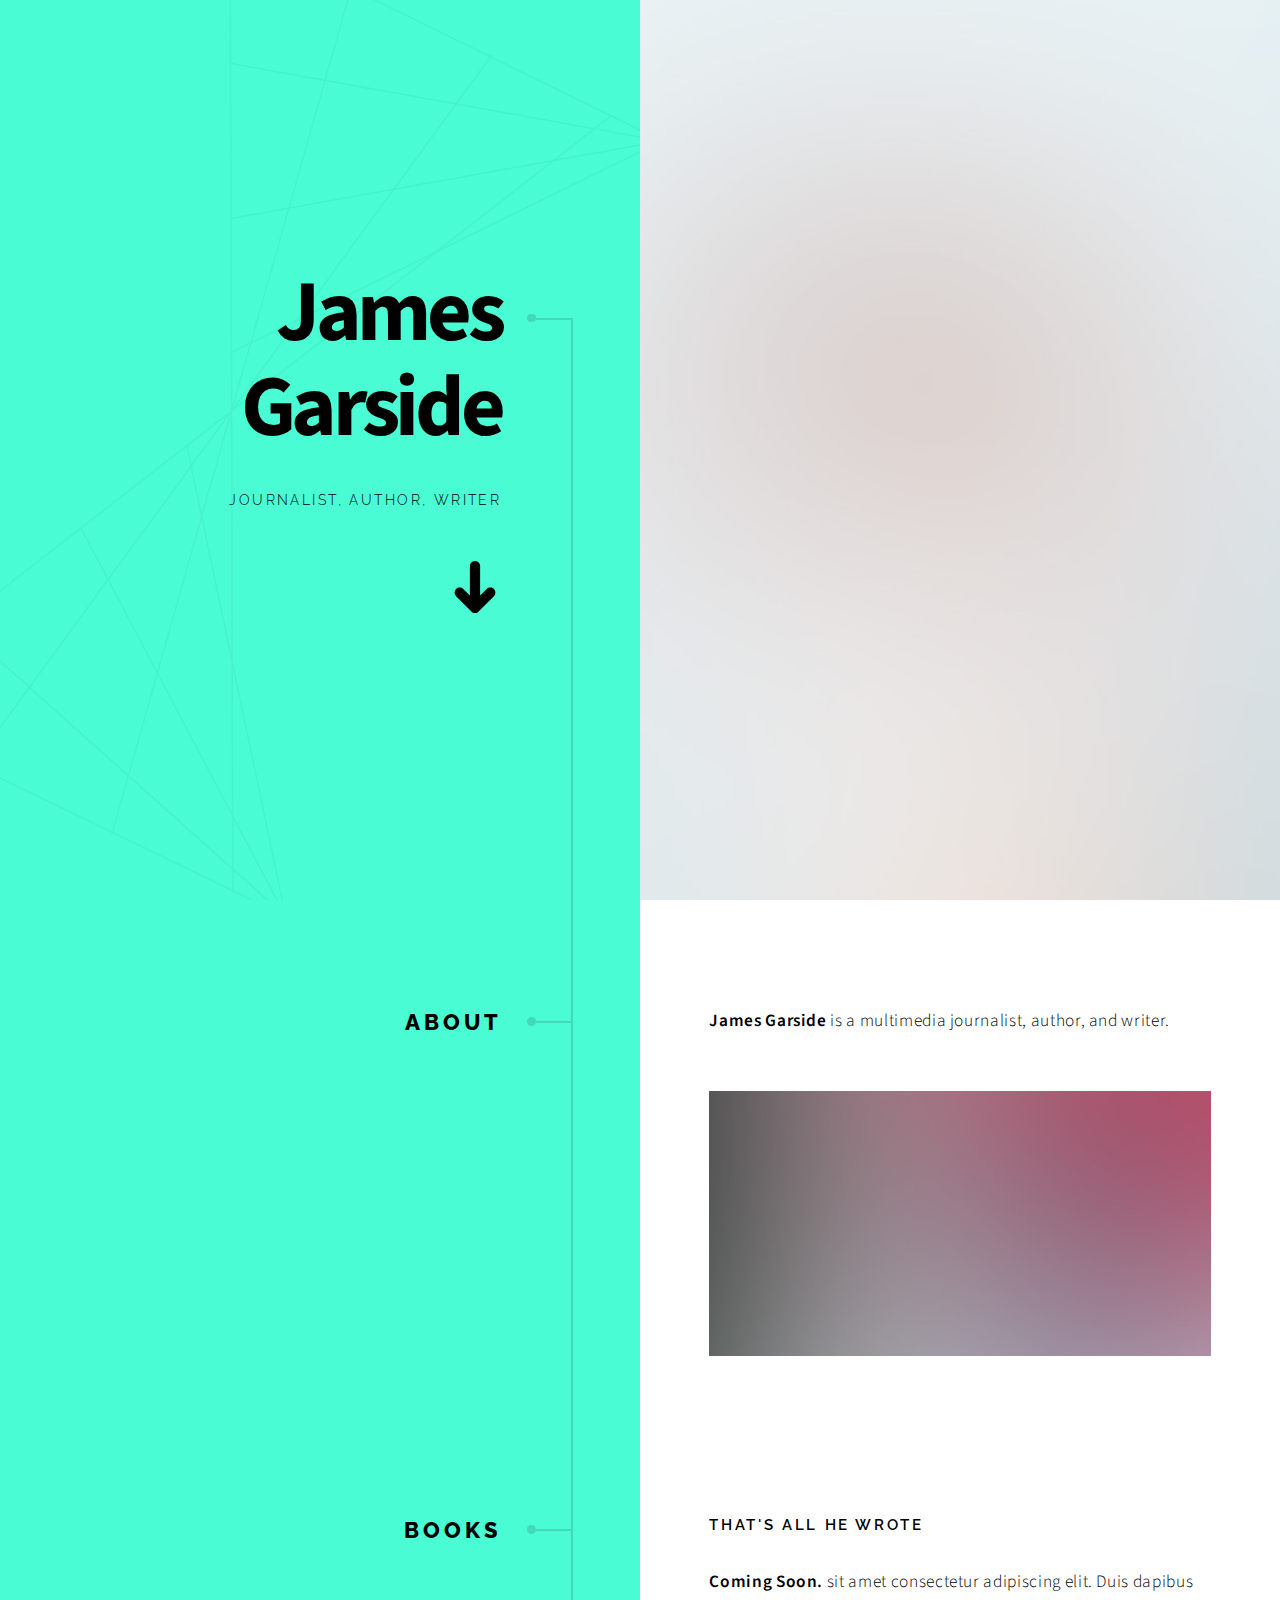
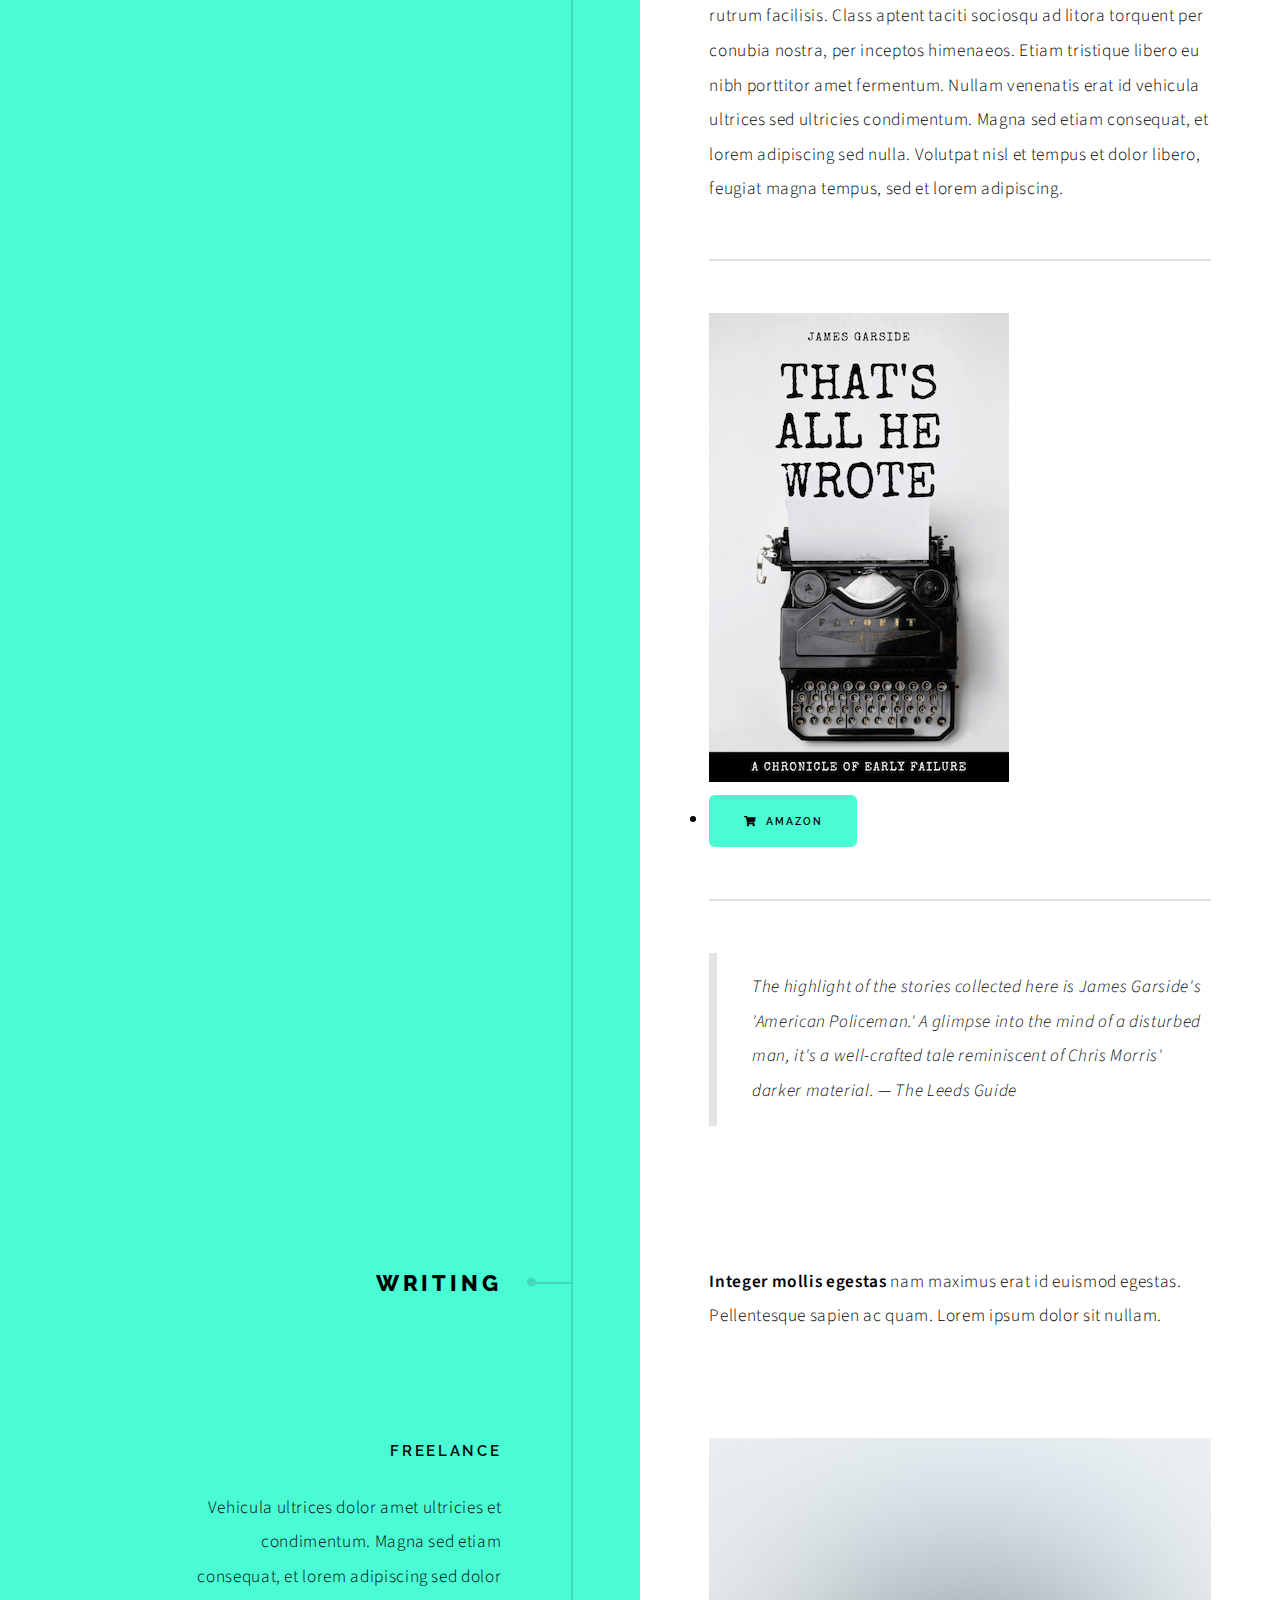
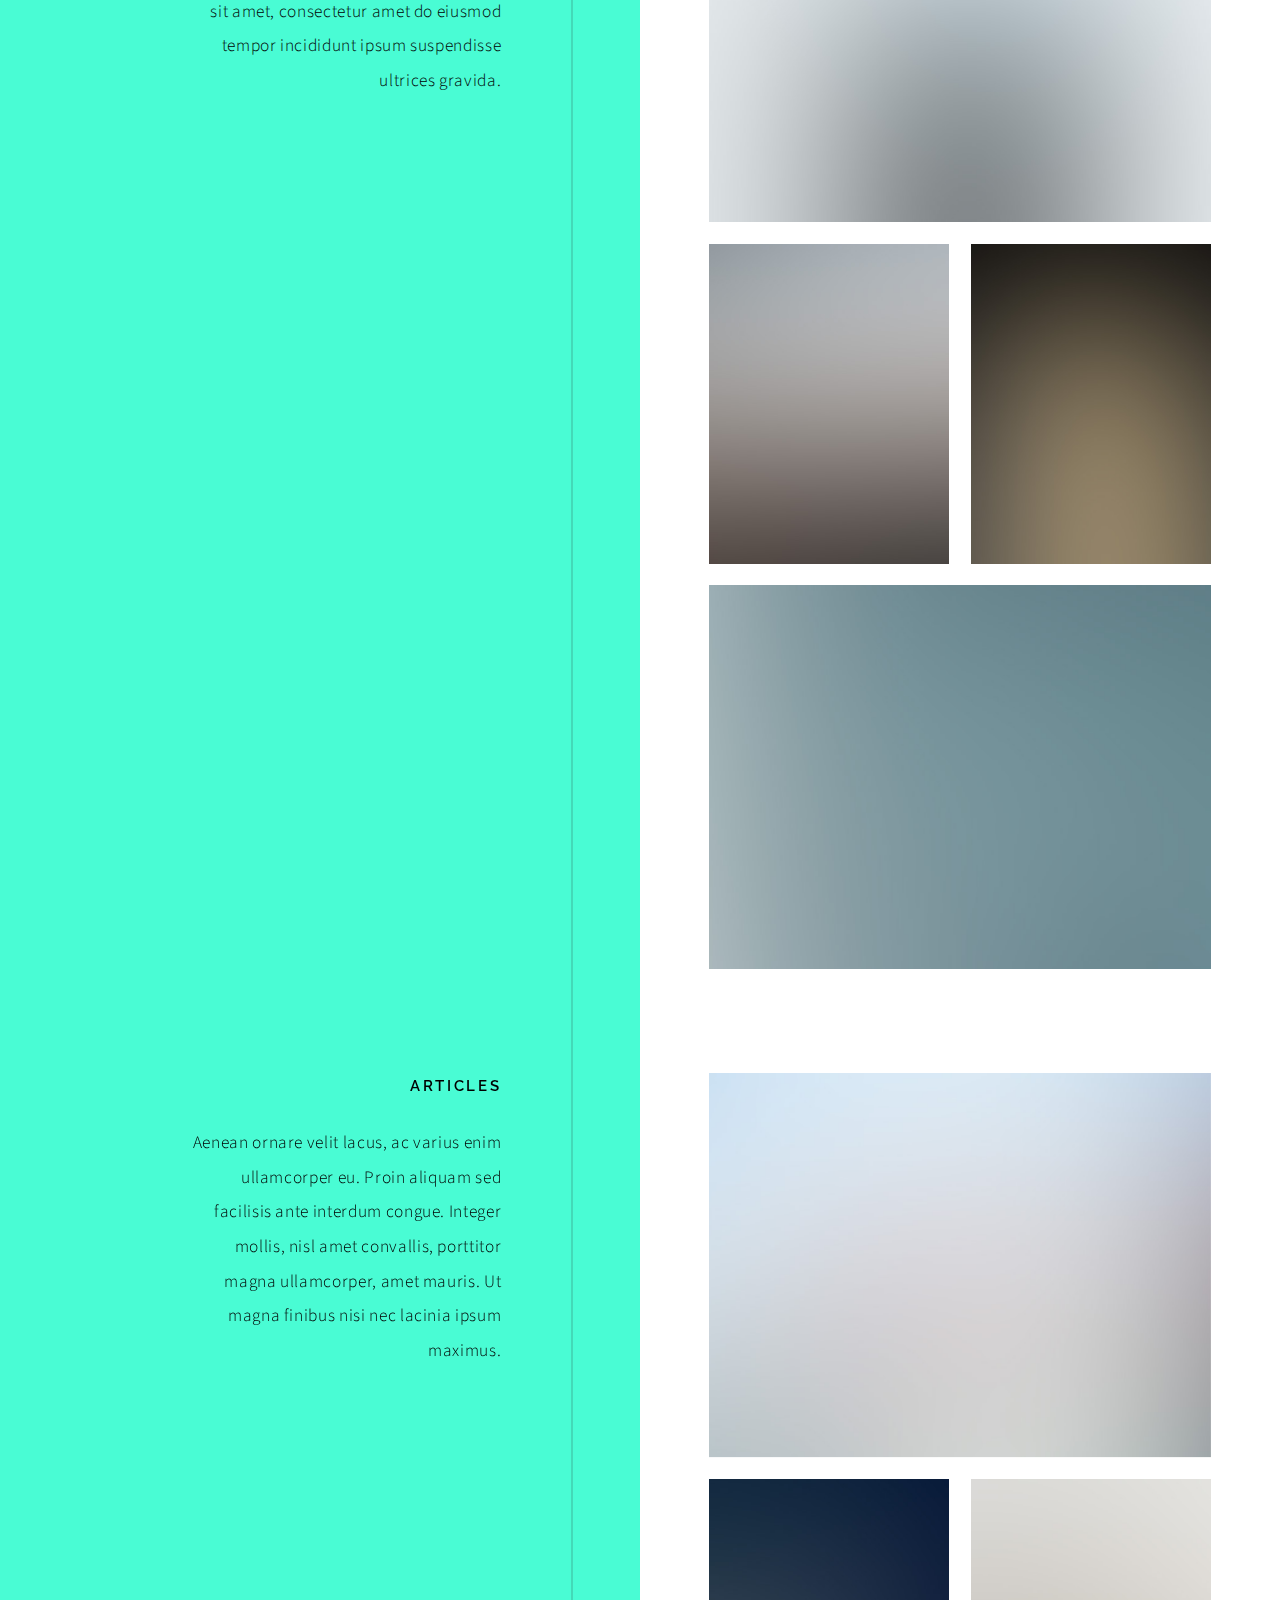
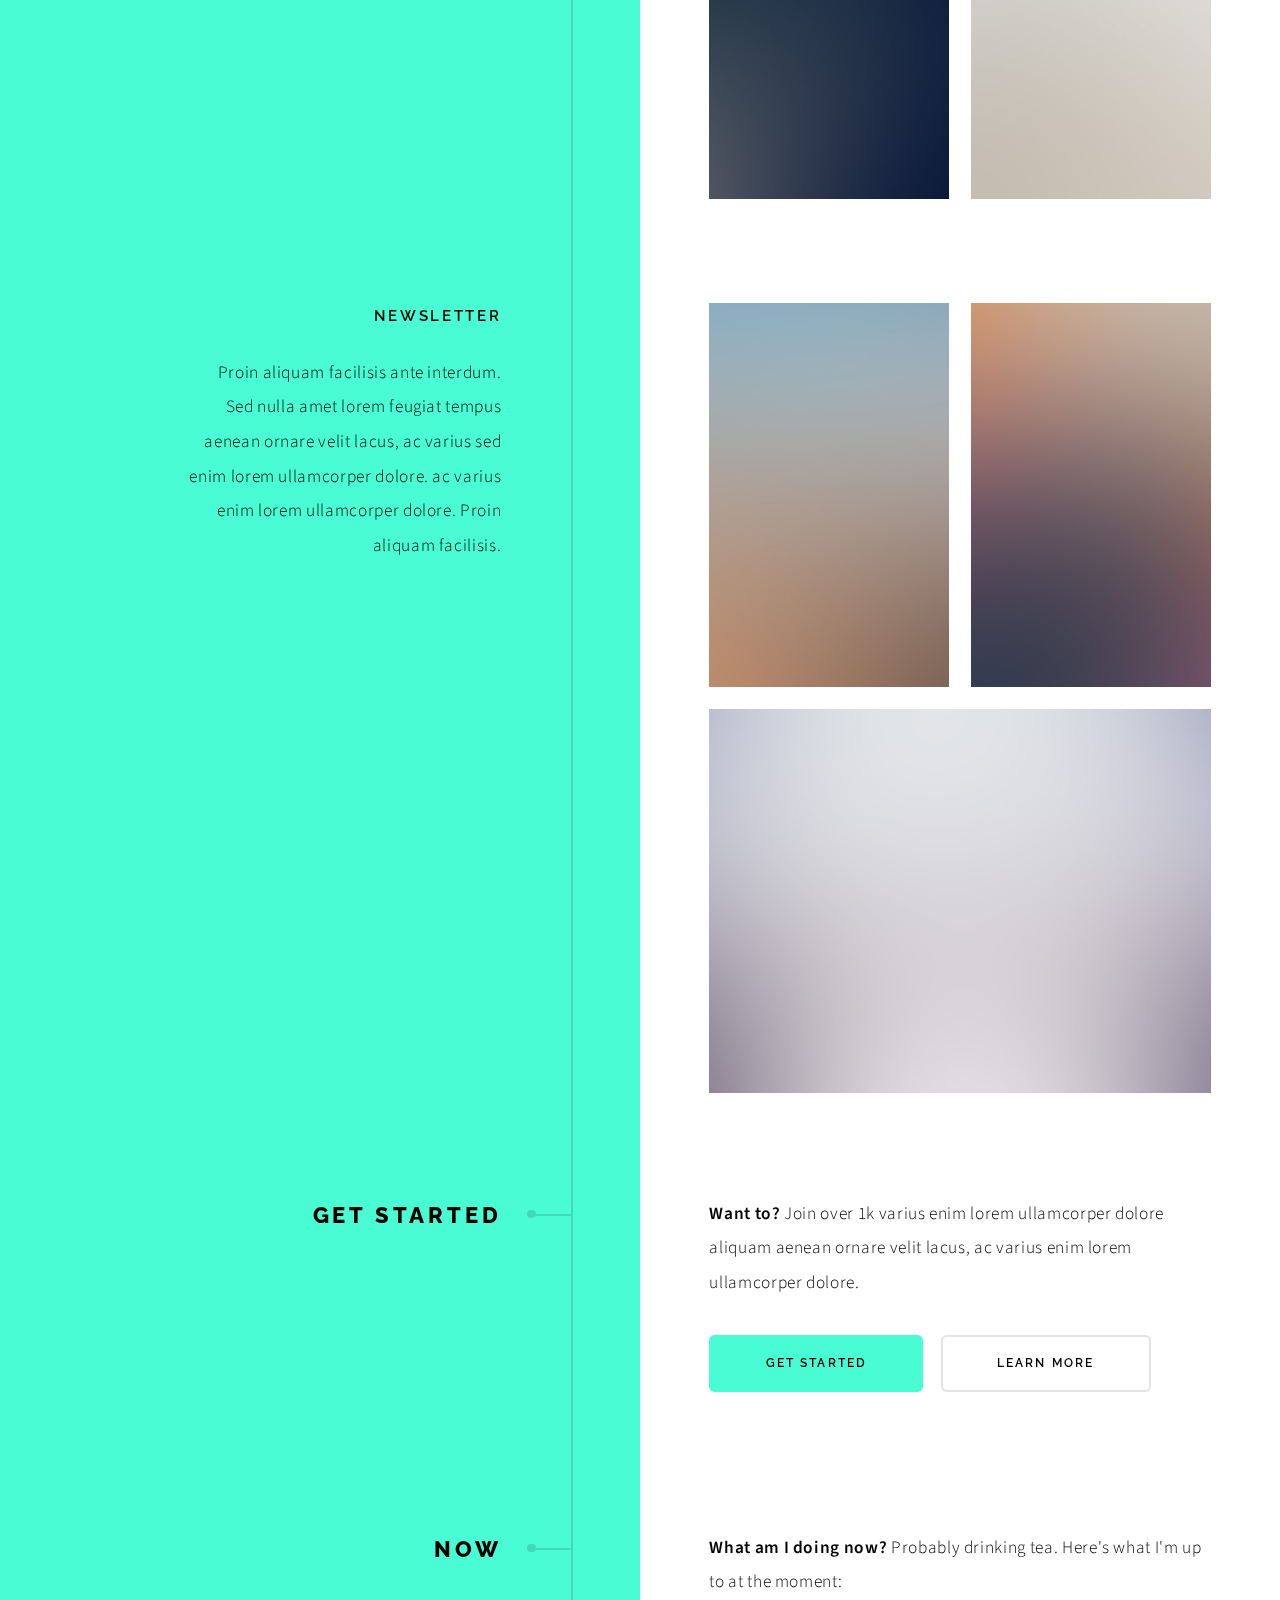
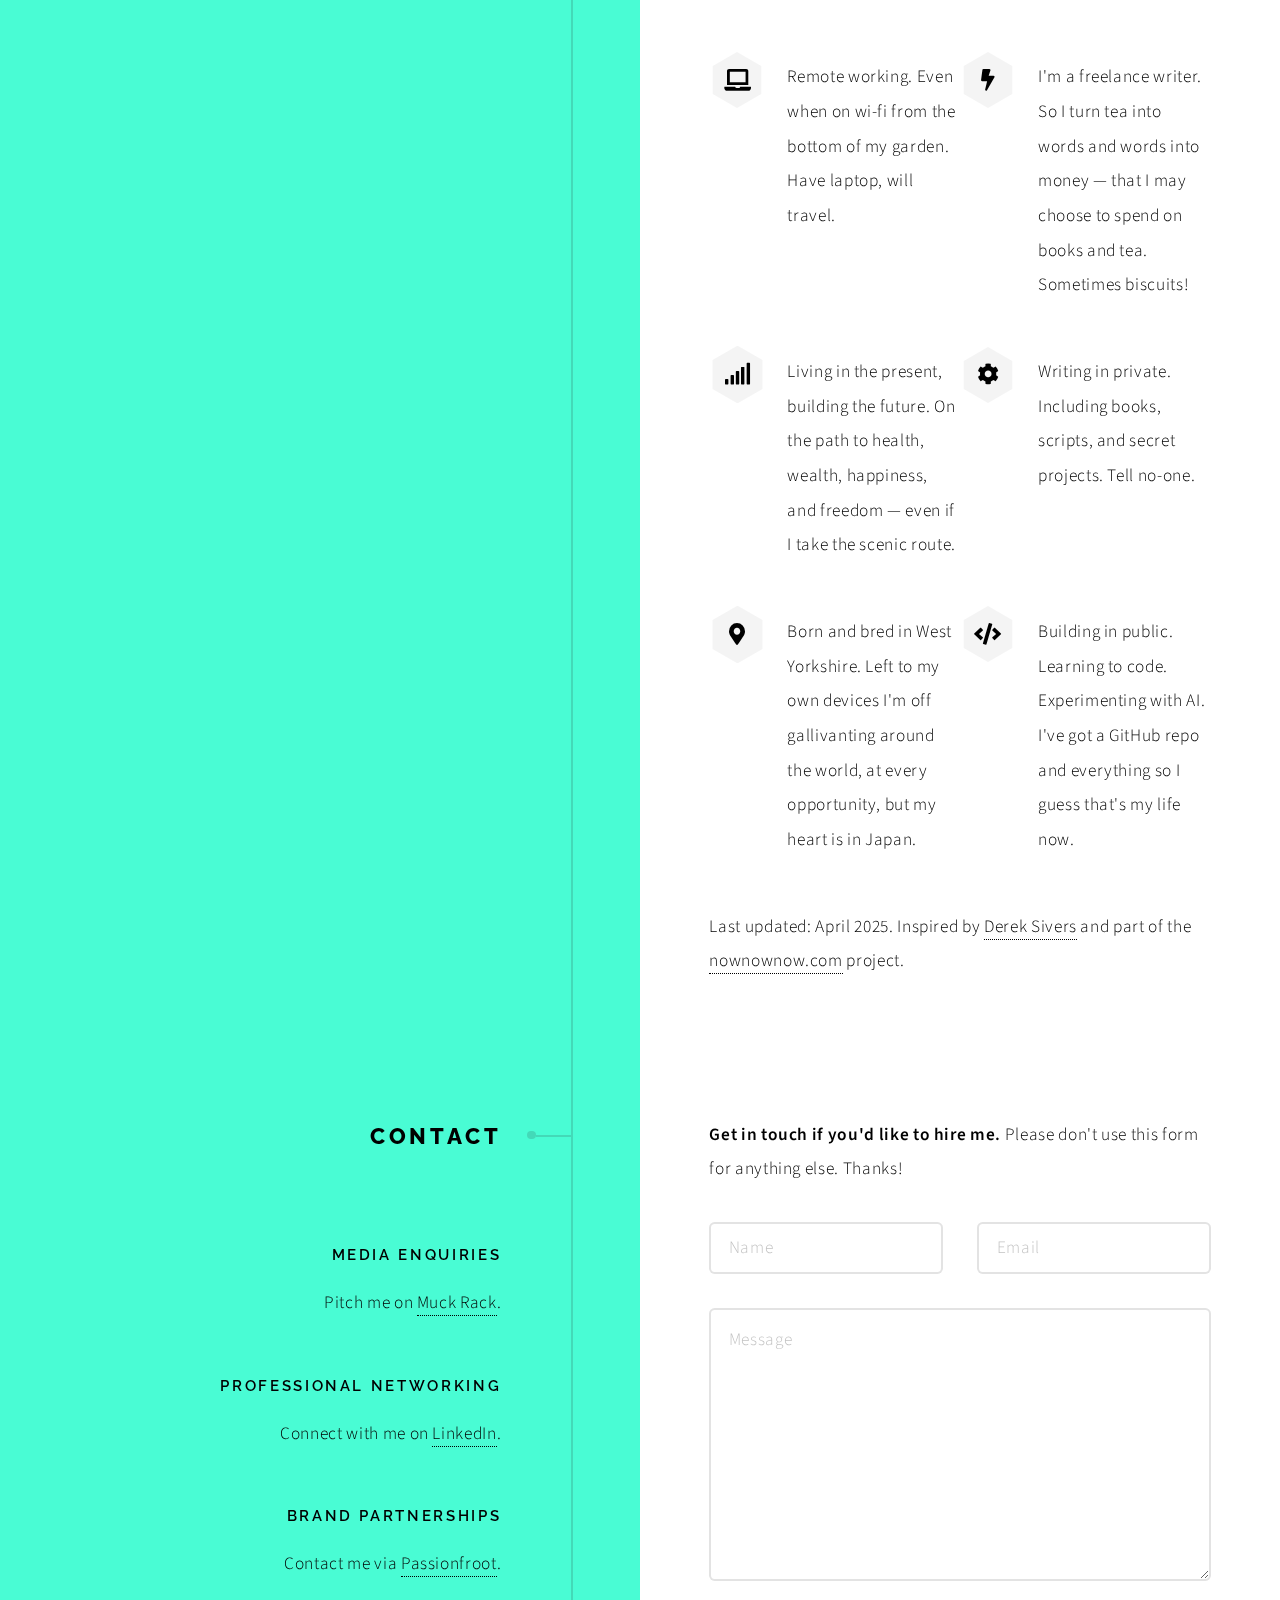
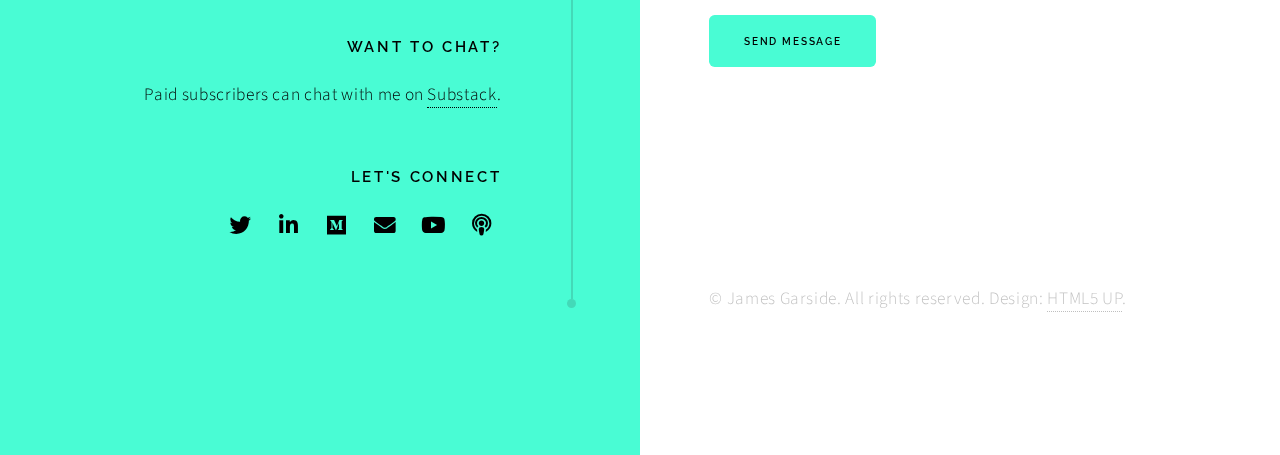
==== index.html @ 00eace42 "update book section" ====
<!DOCTYPE HTML>
<!--
	Paradigm Shift by HTML5 UP
	html5up.net | @ajlkn
	Free for personal and commercial use under the CCA 3.0 license (html5up.net/license)
-->
<html>
	<head>
		<title>James Garside</title>
		<meta charset="utf-8" />
		<meta name="viewport" content="width=device-width, initial-scale=1, user-scalable=no" />
		<meta name="description" content="" />
		<meta name="keywords" content="" />
		<link rel="stylesheet" href="assets/css/main.css" />
	</head>
	<body class="is-preload">

		<!-- Wrapper -->
			<div id="wrapper">

				<!-- Intro -->


				
					<section class="intro">
						<header>
							<h1>James Garside</h1>
							<p>Journalist, Author, Writer</p>
							<ul class="actions">
								<li><a href="#first" class="arrow scrolly"><span class="label">Next</span></a></li>
							</ul>
						</header>
						<div class="content">
							<span class="image fill" data-position="center"><img src="images/pic01.jpg" alt="" /></span>
						</div>
					</section>

				<!-- Section -->
					<section id="first">
						<header>
							<h2>About</h2>
						</header>
						<div class="content">
							<p><strong>James Garside</strong> is a multimedia journalist, author, and writer.</p>
							<span class="image main"><img src="images/pic02.jpg" alt="" /></span>
						</div>
					</section>

<!-- Section -->
<section>
	<header>
		<h2>Books</h2>
	</header>
	<div class="content">
		<h3>That's All He Wrote</h3>
		<p><strong>Coming Soon.</strong> sit amet consectetur adipiscing elit. Duis dapibus rutrum facilisis. Class aptent taciti sociosqu ad litora torquent per conubia nostra, per inceptos himenaeos. Etiam tristique libero eu nibh porttitor amet fermentum. Nullam venenatis erat id vehicula ultrices sed ultricies condimentum. Magna sed etiam consequat, et lorem adipiscing sed nulla. Volutpat nisl et tempus et dolor libero, feugiat magna tempus, sed et lorem adipiscing.</p>
		<hr />
		<span class="image"><img src="/images/james-garside-thats-all-he-wrote-cover-tiny.png" alt="That's All He Wrote - Book Cover">
		</span>
		
		<li><a href="#" class="button primary icon solid fa-shopping-cart">Amazon</a></li>
	<div class="content">
		<hr />
	
		<blockquote>The highlight of the stories collected here is James
			Garside's 'American Policeman.' A glimpse into the mind of a disturbed man, it's a well-crafted tale reminiscent of Chris Morris' darker material. — The Leeds Guide</blockquote>
	</div>
</section>
									
				<!-- Section -->
					<section>
						<header>
							<h2>Writing</h2>
						</header>
						<div class="content">
							<p><strong>Integer mollis egestas</strong> nam maximus erat id euismod egestas. Pellentesque sapien ac quam. Lorem ipsum dolor sit nullam.</p>

							<!-- Section -->
								<section>
									<header>
										<h3>Freelance</h3>
										<p>Vehicula ultrices dolor amet ultricies et condimentum. Magna sed etiam consequat, et lorem adipiscing sed dolor sit amet, consectetur amet do eiusmod tempor incididunt  ipsum suspendisse ultrices gravida.</p>
									</header>
									<div class="content">
										<div class="gallery">
											<a href="images/gallery/fulls/01.jpg" class="landscape"><img src="images/gallery/thumbs/01.jpg" alt="" /></a>
											<a href="images/gallery/fulls/02.jpg"><img src="images/gallery/thumbs/02.jpg" alt="" /></a>
											<a href="images/gallery/fulls/03.jpg"><img src="images/gallery/thumbs/03.jpg" alt="" /></a>
											<a href="images/gallery/fulls/04.jpg" class="landscape"><img src="images/gallery/thumbs/04.jpg" alt="" /></a>
										</div>
									</div>
								</section>

							<!-- Section -->
								<section>
									<header>
										<h3>Articles</h3>
										<p>Aenean ornare velit lacus, ac varius enim ullamcorper eu. Proin aliquam sed facilisis ante interdum congue. Integer mollis, nisl amet convallis, porttitor magna ullamcorper, amet mauris. Ut magna finibus nisi nec lacinia ipsum maximus.</p>
									</header>
									<div class="content">
										<div class="gallery">
											<a href="images/gallery/fulls/05.jpg" class="landscape"><img src="images/gallery/thumbs/05.jpg" alt="" /></a>
											<a href="images/gallery/fulls/06.jpg"><img src="images/gallery/thumbs/06.jpg" alt="" /></a>
											<a href="images/gallery/fulls/07.jpg"><img src="images/gallery/thumbs/07.jpg" alt="" /></a>
										</div>
									</div>
								</section>

							<!-- Section -->
								<section>
									<header>
										<h3>Newsletter</h3>
										<p>Proin aliquam facilisis ante interdum. Sed nulla amet lorem feugiat tempus aenean ornare velit lacus, ac varius sed enim lorem ullamcorper dolore.  ac varius enim lorem ullamcorper dolore. Proin aliquam facilisis.
										  
										</p>
									</header>
									<div class="content">
										<div class="gallery">
											<a href="images/gallery/fulls/08.jpg" class="portrait"><img src="images/gallery/thumbs/08.jpg" alt="" /></a>
											<a href="images/gallery/fulls/09.jpg" class="portrait"><img src="images/gallery/thumbs/09.jpg" alt="" /></a>
											<a href="images/gallery/fulls/10.jpg" class="landscape"><img src="images/gallery/thumbs/10.jpg" alt="" /></a>
										</div>
									</div>
								</section>

						</div>
					</section>

				<!-- Section -->
					<section>
						<header>
							<h2>Get Started</h2>
						</header>
						<div class="content">
							<p><strong>Want to?</strong> Join over 1k varius enim lorem ullamcorper dolore aliquam aenean ornare velit lacus, ac varius enim lorem ullamcorper dolore.</p>
							<ul class="actions">
								<li><a href="#" class="button primary large">Get Started</a></li>
								<li><a href="#" class="button large">Learn More</a></li>
							</ul>
						</div>
					</section>

					<!-- Section -->
					<section>
						<header>
							<h2>Now</h2>
						</header>
						<div class="content">
							<p><strong>What am I doing now? </strong>Probably drinking tea. Here's what I'm up to at the moment:</p>
							<ul class="feature-icons">
								<li class="icon solid fa-laptop">Remote working. Even when on wi-fi from the bottom of my garden. Have laptop, will travel.</li>
								<li class="icon solid fa-bolt">I'm a freelance writer. So I turn tea into words and words into money &mdash; that I may choose to spend on books and tea. Sometimes biscuits!</li>
								<li class="icon solid fa-signal">Living in the present, building the future. On the path to health, wealth, happiness, and freedom &mdash; even if I take the scenic route.</li>
								<li class="icon solid fa-cog">Writing in private. Including books, scripts, and secret projects. Tell no-one.</li>
								<li class="icon solid fa-map-marker-alt">Born and bred in West Yorkshire. Left to my own devices I'm off gallivanting around the world, at every opportunity, but my heart is in Japan.</li>
								<li class="icon solid fa-code">Building in public. Learning to code. Experimenting with AI. I've got a GitHub repo and everything so I guess that's my life now.</li>
							</ul>
							<p>Last updated: April 2025. Inspired by <a href="https://sive.rs">Derek Sivers</a> and part of the <a href="https://nownownow.com">nownownow.com</a> project.</p>
						</div>
					</section>

				<!-- Elements -->
				<!--
					<section>
						<header>
							<h2>Elements</h2>
						</header>
						<div class="content">

							<section>
								<header>
									<h3>Text</h3>
								</header>
								<div class="content">
									<p>This is <b>bold</b> and this is <strong>strong</strong>. This is <i>italic</i> and this is <em>emphasized</em>.
									This is <sup>superscript</sup> text and this is <sub>subscript</sub> text.
									This is <u>underlined</u> and this is code: <code>for (;;) { ... }</code>. Finally, <a href="#">this is a link</a>.</p>
									<hr />
									<h2>Heading Level 2</h2>
									<h3>Heading Level 3</h3>
									<h4>Heading Level 4</h4>
									<h5>Heading Level 5</h5>
									<hr />
									<h5>Blockquote</h5>
									<blockquote>Fringilla nisl. Donec accumsan interdum nisi, quis tincidunt felis sagittis eget tempus euismod. Vestibulum ante ipsum primis in faucibus vestibulum. Blandit adipiscing eu felis iaculis volutpat ac adipiscing accumsan faucibus. Vestibulum ante ipsum primis in faucibus lorem ipsum dolor sit amet nullam adipiscing eu felis.</blockquote>
									<h5>Preformatted</h5>
									<pre><code>i = 0;

while (!deck.isInOrder()) {
  print 'Iteration ' + i;
  deck.shuffle();
  i++;
}

print 'Sorted in ' + i + ' iterations.';</code></pre>
								</div>
							</section>

							<section>
								<header>
									<h3>Lists</h3>
								</header>
								<div class="content">

									<h4>Unordered</h4>
									<ul>
										<li>Dolor pulvinar etiam.</li>
										<li>Sagittis adipiscing.</li>
										<li>Felis enim feugiat.</li>
									</ul>

									<h4>Alternate</h4>
									<ul class="alt">
										<li>Dolor pulvinar etiam.</li>
										<li>Sagittis adipiscing.</li>
										<li>Felis enim feugiat.</li>
									</ul>

									<h4>Ordered</h4>
									<ol>
										<li>Dolor pulvinar etiam.</li>
										<li>Etiam vel felis viverra.</li>
										<li>Felis enim feugiat.</li>
										<li>Dolor pulvinar etiam.</li>
										<li>Etiam vel felis lorem.</li>
										<li>Felis enim et feugiat.</li>
									</ol>
									<h4>Icons</h4>
									<ul class="icons">
										<li><a href="#" class="icon brands fa-twitter"><span class="label">Twitter</span></a></li>
										<li><a href="#" class="icon brands fa-facebook-f"><span class="label">Facebook</span></a></li>
										<li><a href="#" class="icon brands fa-instagram"><span class="label">Instagram</span></a></li>
										<li><a href="#" class="icon brands fa-github"><span class="label">Github</span></a></li>
									</ul>

									<h4>Actions</h4>
									<ul class="actions">
										<li><a href="#" class="button primary">Default</a></li>
										<li><a href="#" class="button">Default</a></li>
									</ul>
									<ul class="actions stacked">
										<li><a href="#" class="button primary">Default</a></li>
										<li><a href="#" class="button">Default</a></li>
									</ul>
								</div>
							</section>

							<section>
								<header>
									<h3>Table</h3>
								</header>
								<div class="content">
									<h4>Default</h4>
									<div class="table-wrapper">
										<table>
											<thead>
												<tr>
													<th>Name</th>
													<th>Description</th>
													<th>Price</th>
												</tr>
											</thead>
											<tbody>
												<tr>
													<td>Item One</td>
													<td>Ante turpis integer aliquet porttitor.</td>
													<td>29.99</td>
												</tr>
												<tr>
													<td>Item Two</td>
													<td>Vis ac commodo adipiscing arcu aliquet.</td>
													<td>19.99</td>
												</tr>
												<tr>
													<td>Item Three</td>
													<td> Morbi faucibus arcu accumsan lorem.</td>
													<td>29.99</td>
												</tr>
												<tr>
													<td>Item Four</td>
													<td>Vitae integer tempus condimentum.</td>
													<td>19.99</td>
												</tr>
												<tr>
													<td>Item Five</td>
													<td>Ante turpis integer aliquet porttitor.</td>
													<td>29.99</td>
												</tr>
											</tbody>
											<tfoot>
												<tr>
													<td colspan="2"></td>
													<td>100.00</td>
												</tr>
											</tfoot>
										</table>
									</div>

									<h4>Alternate</h4>
									<div class="table-wrapper">
										<table class="alt">
											<thead>
												<tr>
													<th>Name</th>
													<th>Description</th>
													<th>Price</th>
												</tr>
											</thead>
											<tbody>
												<tr>
													<td>Item One</td>
													<td>Ante turpis integer aliquet porttitor.</td>
													<td>29.99</td>
												</tr>
												<tr>
													<td>Item Two</td>
													<td>Vis ac commodo adipiscing arcu aliquet.</td>
													<td>19.99</td>
												</tr>
												<tr>
													<td>Item Three</td>
													<td> Morbi faucibus arcu accumsan lorem.</td>
													<td>29.99</td>
												</tr>
												<tr>
													<td>Item Four</td>
													<td>Vitae integer tempus condimentum.</td>
													<td>19.99</td>
												</tr>
												<tr>
													<td>Item Five</td>
													<td>Ante turpis integer aliquet porttitor.</td>
													<td>29.99</td>
												</tr>
											</tbody>
											<tfoot>
												<tr>
													<td colspan="2"></td>
													<td>100.00</td>
												</tr>
											</tfoot>
										</table>
									</div>
								</div>
							</section>

							<section>
								<header>
									<h3>Buttons</h3>
								</header>
								<div class="content">
									<ul class="actions">
										<li><a href="#" class="button primary">Primary</a></li>
										<li><a href="#" class="button">Default</a></li>
									</ul>
									<ul class="actions">
										<li><a href="#" class="button large">Large</a></li>
										<li><a href="#" class="button">Default</a></li>
										<li><a href="#" class="button small">Small</a></li>
									</ul>
									<ul class="actions">
										<li><a href="#" class="button primary icon solid fa-download">Icon</a></li>
										<li><a href="#" class="button icon solid fa-download">Icon</a></li>
									</ul>
									<ul class="actions">
										<li><span class="button primary disabled">Disabled</span></li>
										<li><span class="button disabled">Disabled</span></li>
									</ul>
								</div>
							</section>

							<section>
								<header>
									<h3>Form</h3>
								</header>
								<div class="content">
									<form method="post" action="#">
										<div class="fields">
											<div class="field half">
												<label for="demo-name">Name</label>
												<input type="text" name="demo-name" id="demo-name" value="" placeholder="Jane Doe" />
											</div>
											<div class="field half">
												<label for="demo-email">Email</label>
												<input type="email" name="demo-email" id="demo-email" value="" placeholder="jane@untitled.tld" />
											</div>
											<div class="field">
												<label for="demo-category">Category</label>
												<select name="demo-category" id="demo-category">
													<option value="">-</option>
													<option value="1">Manufacturing</option>
													<option value="1">Shipping</option>
													<option value="1">Administration</option>
													<option value="1">Human Resources</option>
												</select>
											</div>
											<div class="field half">
												<input type="radio" id="demo-priority-low" name="demo-priority" checked>
												<label for="demo-priority-low">Low</label>
											</div>
											<div class="field half">
												<input type="radio" id="demo-priority-high" name="demo-priority">
												<label for="demo-priority-high">High</label>
											</div>
											<div class="field half">
												<input type="checkbox" id="demo-copy" name="demo-copy">
												<label for="demo-copy">Email me a copy</label>
											</div>
											<div class="field half">
												<input type="checkbox" id="demo-human" name="demo-human" checked>
												<label for="demo-human">Not a robot</label>
											</div>
											<div class="field">
												<label for="demo-message">Message</label>
												<textarea name="demo-message" id="demo-message" placeholder="Enter your message" rows="6"></textarea>
											</div>
										</div>
										<ul class="actions">
											<li><input type="submit" value="Send Message" class="primary" /></li>
											<li><input type="reset" value="Reset" /></li>
										</ul>
									</form>
								</div>
							</section>

						</div>
					</section>
				-->

				<!-- Section -->
					<section>
						<header>
							<h2>Contact</h2>
						</header>
						<div class="content">
							<p><strong>Get in touch if you'd like to hire me.</strong> Please don't use this form for anything else. Thanks!</p>
					
							<form action="https://api.web3forms.com/submit" method="POST">
		<!-- REQUIRED: Web3Forms Access Key -->
								<input type="hidden" name="access_key" value="c6cb56da-bee8-412b-870c-3c8ddbf18890">								
									<div class="fields">
										<div class="field half">
											<input type="text" name="name" id="name" placeholder="Name" required>
										</div>
										<div class="field half">
											<input type="email" name="email" id="email" placeholder="Email" required>
										</div>
										<div class="field">
											<textarea name="message" id="message" placeholder="Message" rows="7" required></textarea>
										</div>
									</div>
								
									<!-- Spam Protection -->
									<input type="checkbox" name="botcheck" class="hidden" style="display: none;">

									<!-- hCaptcha Widget -->
    <div class="h-captcha" data-captcha="true"></div>
								
									<ul class="actions">
										<li><input type="submit" value="Send Message" class="button primary"></li>
									</ul>
									<input type="hidden" name="redirect" value="https://jamesgarside.net">
								</form>

						</div>
						<footer>
							<ul class="items">
								<li>
									<h3>Media Enquiries</h3>
									<span>Pitch me on <a href="#">Muck Rack</a>.</span>
								  </li>
								  <li>
									<h3>Professional Networking</h3>
									<span>Connect with me on <a href="#">LinkedIn</a>.</span>
								  </li>
								  <li>
									<h3>Brand Partnerships</h3>
									<span>Contact me via <a href="#">Passionfroot</a>.</span>
								  </li>
								  <li>
									<h3>Want to Chat?</h3>
									<span>Paid subscribers can chat with me on <a href="https://jamesgarside.substack.com">Substack</a>.</span>
								  </li>
								<li>
									<h3>Let's Connect</h3>
									<ul class="icons">
										<li><a href="https://twitter.com/jamesgarside_" class="icon brands fa-twitter"><span class="label">Twitter</span></a></li>
										<!--<li><a href="https://www.facebook.com/writerjames" class="icon brands fa-facebook-f"><span class="label">Facebook</span></a></li>-->
										<!--<li><li><a href="https://www.instagram.com/jamesgarsidewrites/" class="icon brands fa-instagram"><span class="label">Instagram</span></a></li>-->
										<li><a href="https://www.linkedin.com/in/jamesdeangarside/" class="icon brands fa-linkedin-in"><span class="label">LinkedIn</span></a></li>
										<li><a href="http://medium.com/@jamesgarside_/follow" class="icon brands fa-medium"><span class="label">Medium</span></a></li>
										<li><a href="https://jamesgarside.substack.com" class="icon solid fa-envelope"><span class="label">Substack</span></a></li>
										<li><a href="https://www.youtube.com/user/jamesdeang?sub_confirmation=1" class="icon brands fa-youtube"><span class="label">Youtube</span></a></li>
										<li><a href="https://jamesgarside.substack.com/podcast" class="icon solid fa-podcast"><span class="label">Podcast</span></a>
									</ul>
								</li>
							</ul>
						</footer>
					</section>
				<!-- Copyright -->
					<div class="copyright">&copy; James Garside. All rights reserved. Design: <a href="https://html5up.net">HTML5 UP</a>.</div>

			</div>

		<!-- Scripts -->
			<script src="assets/js/jquery.min.js"></script>
			<script src="assets/js/jquery.scrolly.min.js"></script>
			<script src="assets/js/browser.min.js"></script>
			<script src="assets/js/breakpoints.min.js"></script>
			<script src="assets/js/util.js"></script>
			<script src="assets/js/main.js"></script>

<!-- hCaptcha Script (Contact Form) -->
<script src="https://web3forms.com/client/script.js" async defer></script>

		</body>
</html>
---- assets/css/main.css ----
@import url(fontawesome-all.min.css);
@import url("https://fonts.googleapis.com/css?family=Source+Sans+Pro:300,600,700,300i,600i,700i|Raleway:600,800");

/*
	Paradigm Shift by HTML5 UP
	html5up.net | @ajlkn
	Free for personal and commercial use under the CCA 3.0 license (html5up.net/license)
*/

html, body, div, span, applet, object,
iframe, h1, h2, h3, h4, h5, h6, p, blockquote,
pre, a, abbr, acronym, address, big, cite,
code, del, dfn, em, img, ins, kbd, q, s, samp,
small, strike, strong, sub, sup, tt, var, b,
u, i, center, dl, dt, dd, ol, ul, li, fieldset,
form, label, legend, table, caption, tbody,
tfoot, thead, tr, th, td, article, aside,
canvas, details, embed, figure, figcaption,
footer, header, hgroup, menu, nav, output, ruby,
section, summary, time, mark, audio, video {
	margin: 0;
	padding: 0;
	border: 0;
	font-size: 100%;
	font: inherit;
	vertical-align: baseline;}

article, aside, details, figcaption, figure,
footer, header, hgroup, menu, nav, section {
	display: block;}

body {
	line-height: 1;
}

ol, ul {
	list-style: none;
}

blockquote, q {
	quotes: none;
}

	blockquote:before, blockquote:after, q:before, q:after {
		content: '';
		content: none;
	}

table {
	border-collapse: collapse;
	border-spacing: 0;
}

body {
	-webkit-text-size-adjust: none;
}

mark {
	background-color: transparent;
	color: inherit;
}

input::-moz-focus-inner {
	border: 0;
	padding: 0;
}

input, select, textarea {
	-moz-appearance: none;
	-webkit-appearance: none;
	-ms-appearance: none;
	appearance: none;
}

/* Basic */

	@-ms-viewport {
		width: device-width;
	}

	body {
		-ms-overflow-style: scrollbar;
	}

	@media screen and (max-width: 480px) {

		html, body {
			min-width: 320px;
		}

	}

	html {
		box-sizing: border-box;
	}

	*, *:before, *:after {
		box-sizing: inherit;
	}

	html {
		overflow-x: hidden;
	}

	body {
		background: #ffffff;
		overflow-x: hidden;
	}

		body.is-preload *, body.is-preload *:before, body.is-preload *:after {
			-moz-animation: none !important;
			-webkit-animation: none !important;
			-ms-animation: none !important;
			animation: none !important;
			-moz-transition: none !important;
			-webkit-transition: none !important;
			-ms-transition: none !important;
			transition: none !important;
		}

/* Typography */

	html {
		font-size: 18pt;
	}

		@media screen and (max-width: 1920px) {

			html {
				font-size: 13pt;
			}

		}

		@media screen and (max-width: 1152px) {

			html {
				font-size: 14pt;
			}

		}

		@media screen and (max-width: 736px) {

			html {
				font-size: 12pt;
			}

		}

		@media screen and (max-width: 480px) {

			html {
				font-size: 11pt;
			}

		}

	body {
		background-color: #ffffff;
		color: #000000;
	}

	body, input, select, textarea {
		color: #000000;
		font-family: "Source Sans Pro", Helvetica, sans-serif;
		font-size: 1rem;
		font-weight: 300;
		letter-spacing: 0.0375em;
		line-height: 2;
	}

	a {
		-moz-transition: border-bottom-color 0.25s ease-in-out;
		-webkit-transition: border-bottom-color 0.25s ease-in-out;
		-ms-transition: border-bottom-color 0.25s ease-in-out;
		transition: border-bottom-color 0.25s ease-in-out;
		text-decoration: none;
		color: #000000;
		border-bottom: dotted 1px;
	}

		a:hover {
			text-decoration: none;
			border-bottom-color: transparent;
		}

	strong, b {
		font-weight: 600;
		color: #000000;
	}

	em, i {
		font-style: italic;
	}

	p {
		margin: 0 0 2rem 0;
	}

	h1, h2, h3, h4, h5, h6 {
		color: #000000;
		font-family: "Raleway", Helvetica, sans-serif;
		font-weight: 600;
		letter-spacing: 0.175em;
		line-height: 1.75;
		margin: 0 0 1.5rem 0;
		text-transform: uppercase;
	}

		h1 a, h2 a, h3 a, h4 a, h5 a, h6 a {
			color: inherit;
			text-decoration: none;
		}

	h1 {
		font-family: "Source Sans Pro", Helvetica, sans-serif;
		font-size: 5rem;
		font-weight: 700;
		letter-spacing: -0.05em;
		line-height: 1.1;
		margin: 0 0 1.5rem 0;
		text-transform: none;
	}

	h2 {
		font-size: 1.25rem;
		font-weight: 800;
		margin: 0 0 2rem 0;
	}

	h3 {
		font-size: 0.875rem;
	}

	h4 {
		font-size: 0.875rem;
	}

	h5 {
		font-size: 0.75rem;
	}

	h6 {
		font-size: 0.625rem;
	}

	@media screen and (max-width: 736px) {

		h1 {
			font-size: 4.5rem;
			line-height: 1.1;
		}

		h2 {
			font-size: 1.25rem;
			line-height: 1.7;
		}

		h3 {
			font-size: 0.9rem;
		}

		h4 {
			font-size: 0.75rem;
		}

		h5 {
			font-size: 0.675rem;
		}

	}

	@media screen and (max-width: 360px) {

		h1 {
			font-size: 3.75rem;
		}

		h2 {
			font-size: 1.125rem;
		}

		h3 {
			font-size: 0.8rem;
		}

		h4 {
			font-size: 0.675rem;
		}

		h5 {
			font-size: 0.675rem;
		}

	}

	sub {
		font-size: 0.8rem;
		position: relative;
		top: 0.5rem;
	}

	sup {
		font-size: 0.8rem;
		position: relative;
		top: -0.5rem;
	}

	blockquote {
		border-left: solid 0.5rem rgba(144, 144, 144, 0.25);
		font-style: italic;
		margin: 0 0 2rem 0;
		padding: 1rem 0 1rem 2rem;
	}

	code {
		background: rgba(144, 144, 144, 0.1);
		border-radius: 0.325rem;
		font-family: "Courier New", monospace;
		font-size: 0.9rem;
		margin: 0 0.25rem;
		padding: 0.25rem 0.65rem;
	}

	pre {
		-webkit-overflow-scrolling: touch;
		font-family: "Courier New", monospace;
		font-size: 0.9rem;
		margin: 0 0 2rem 0;
		width: 100%;
	}

		pre code {
			display: block;
			line-height: 1.75;
			padding: 1rem 1.5rem;
			overflow-x: auto;
		}

	hr {
		border: 0;
		border-bottom: solid 2px rgba(144, 144, 144, 0.25);
		margin: 3rem 0;
	}

		hr.major {
			margin: 5rem 0;
		}

		@media screen and (max-width: 736px) {

			hr.major {
				margin: 3rem 0;
			}

		}

/* Row */

	.row {
		display: flex;
		flex-wrap: wrap;
		box-sizing: border-box;
		align-items: stretch;
	}

		.row > * {
			box-sizing: border-box;
		}

		.row.gtr-uniform > * > :last-child {
			margin-bottom: 0;
		}

		.row.aln-left {
			justify-content: flex-start;
		}

		.row.aln-center {
			justify-content: center;
		}

		.row.aln-right {
			justify-content: flex-end;
		}

		.row.aln-top {
			align-items: flex-start;
		}

		.row.aln-middle {
			align-items: center;
		}

		.row.aln-bottom {
			align-items: flex-end;
		}

		.row > .imp {
			order: -1;
		}

		.row > .col-1 {
			width: 8.33333%;
		}

		.row > .off-1 {
			margin-left: 8.33333%;
		}

		.row > .col-2 {
			width: 16.66667%;
		}

		.row > .off-2 {
			margin-left: 16.66667%;
		}

		.row > .col-3 {
			width: 25%;
		}

		.row > .off-3 {
			margin-left: 25%;
		}

		.row > .col-4 {
			width: 33.33333%;
		}

		.row > .off-4 {
			margin-left: 33.33333%;
		}

		.row > .col-5 {
			width: 41.66667%;
		}

		.row > .off-5 {
			margin-left: 41.66667%;
		}

		.row > .col-6 {
			width: 50%;
		}

		.row > .off-6 {
			margin-left: 50%;
		}

		.row > .col-7 {
			width: 58.33333%;
		}

		.row > .off-7 {
			margin-left: 58.33333%;
		}

		.row > .col-8 {
			width: 66.66667%;
		}

		.row > .off-8 {
			margin-left: 66.66667%;
		}

		.row > .col-9 {
			width: 75%;
		}

		.row > .off-9 {
			margin-left: 75%;
		}

		.row > .col-10 {
			width: 83.33333%;
		}

		.row > .off-10 {
			margin-left: 83.33333%;
		}

		.row > .col-11 {
			width: 91.66667%;
		}

		.row > .off-11 {
			margin-left: 91.66667%;
		}

		.row > .col-12 {
			width: 100%;
		}

		.row > .off-12 {
			margin-left: 100%;
		}

		.row.gtr-0 {
			margin-top: 0;
			margin-left: 0rem;
		}

			.row.gtr-0 > * {
				padding: 0 0 0 0rem;
			}

			.row.gtr-0.gtr-uniform {
				margin-top: 0rem;
			}

				.row.gtr-0.gtr-uniform > * {
					padding-top: 0rem;
				}

		.row.gtr-25 {
			margin-top: 0;
			margin-left: -0.5rem;
		}

			.row.gtr-25 > * {
				padding: 0 0 0 0.5rem;
			}

			.row.gtr-25.gtr-uniform {
				margin-top: -0.5rem;
			}

				.row.gtr-25.gtr-uniform > * {
					padding-top: 0.5rem;
				}

		.row.gtr-50 {
			margin-top: 0;
			margin-left: -1rem;
		}

			.row.gtr-50 > * {
				padding: 0 0 0 1rem;
			}

			.row.gtr-50.gtr-uniform {
				margin-top: -1rem;
			}

				.row.gtr-50.gtr-uniform > * {
					padding-top: 1rem;
				}

		.row {
			margin-top: 0;
			margin-left: -2rem;
		}

			.row > * {
				padding: 0 0 0 2rem;
			}

			.row.gtr-uniform {
				margin-top: -2rem;
			}

				.row.gtr-uniform > * {
					padding-top: 2rem;
				}

		.row.gtr-150 {
			margin-top: 0;
			margin-left: -3rem;
		}

			.row.gtr-150 > * {
				padding: 0 0 0 3rem;
			}

			.row.gtr-150.gtr-uniform {
				margin-top: -3rem;
			}

				.row.gtr-150.gtr-uniform > * {
					padding-top: 3rem;
				}

		.row.gtr-200 {
			margin-top: 0;
			margin-left: -4rem;
		}

			.row.gtr-200 > * {
				padding: 0 0 0 4rem;
			}

			.row.gtr-200.gtr-uniform {
				margin-top: -4rem;
			}

				.row.gtr-200.gtr-uniform > * {
					padding-top: 4rem;
				}

		@media screen and (max-width: 1920px) {

			.row {
				display: flex;
				flex-wrap: wrap;
				box-sizing: border-box;
				align-items: stretch;
			}

				.row > * {
					box-sizing: border-box;
				}

				.row.gtr-uniform > * > :last-child {
					margin-bottom: 0;
				}

				.row.aln-left {
					justify-content: flex-start;
				}

				.row.aln-center {
					justify-content: center;
				}

				.row.aln-right {
					justify-content: flex-end;
				}

				.row.aln-top {
					align-items: flex-start;
				}

				.row.aln-middle {
					align-items: center;
				}

				.row.aln-bottom {
					align-items: flex-end;
				}

				.row > .imp-xlarge {
					order: -1;
				}

				.row > .col-1-xlarge {
					width: 8.33333%;
				}

				.row > .off-1-xlarge {
					margin-left: 8.33333%;
				}

				.row > .col-2-xlarge {
					width: 16.66667%;
				}

				.row > .off-2-xlarge {
					margin-left: 16.66667%;
				}

				.row > .col-3-xlarge {
					width: 25%;
				}

				.row > .off-3-xlarge {
					margin-left: 25%;
				}

				.row > .col-4-xlarge {
					width: 33.33333%;
				}

				.row > .off-4-xlarge {
					margin-left: 33.33333%;
				}

				.row > .col-5-xlarge {
					width: 41.66667%;
				}

				.row > .off-5-xlarge {
					margin-left: 41.66667%;
				}

				.row > .col-6-xlarge {
					width: 50%;
				}

				.row > .off-6-xlarge {
					margin-left: 50%;
				}

				.row > .col-7-xlarge {
					width: 58.33333%;
				}

				.row > .off-7-xlarge {
					margin-left: 58.33333%;
				}

				.row > .col-8-xlarge {
					width: 66.66667%;
				}

				.row > .off-8-xlarge {
					margin-left: 66.66667%;
				}

				.row > .col-9-xlarge {
					width: 75%;
				}

				.row > .off-9-xlarge {
					margin-left: 75%;
				}

				.row > .col-10-xlarge {
					width: 83.33333%;
				}

				.row > .off-10-xlarge {
					margin-left: 83.33333%;
				}

				.row > .col-11-xlarge {
					width: 91.66667%;
				}

				.row > .off-11-xlarge {
					margin-left: 91.66667%;
				}

				.row > .col-12-xlarge {
					width: 100%;
				}

				.row > .off-12-xlarge {
					margin-left: 100%;
				}

				.row.gtr-0 {
					margin-top: 0;
					margin-left: 0rem;
				}

					.row.gtr-0 > * {
						padding: 0 0 0 0rem;
					}

					.row.gtr-0.gtr-uniform {
						margin-top: 0rem;
					}

						.row.gtr-0.gtr-uniform > * {
							padding-top: 0rem;
						}

				.row.gtr-25 {
					margin-top: 0;
					margin-left: -0.5rem;
				}

					.row.gtr-25 > * {
						padding: 0 0 0 0.5rem;
					}

					.row.gtr-25.gtr-uniform {
						margin-top: -0.5rem;
					}

						.row.gtr-25.gtr-uniform > * {
							padding-top: 0.5rem;
						}

				.row.gtr-50 {
					margin-top: 0;
					margin-left: -1rem;
				}

					.row.gtr-50 > * {
						padding: 0 0 0 1rem;
					}

					.row.gtr-50.gtr-uniform {
						margin-top: -1rem;
					}

						.row.gtr-50.gtr-uniform > * {
							padding-top: 1rem;
						}

				.row {
					margin-top: 0;
					margin-left: -2rem;
				}

					.row > * {
						padding: 0 0 0 2rem;
					}

					.row.gtr-uniform {
						margin-top: -2rem;
					}

						.row.gtr-uniform > * {
							padding-top: 2rem;
						}

				.row.gtr-150 {
					margin-top: 0;
					margin-left: -3rem;
				}

					.row.gtr-150 > * {
						padding: 0 0 0 3rem;
					}

					.row.gtr-150.gtr-uniform {
						margin-top: -3rem;
					}

						.row.gtr-150.gtr-uniform > * {
							padding-top: 3rem;
						}

				.row.gtr-200 {
					margin-top: 0;
					margin-left: -4rem;
				}

					.row.gtr-200 > * {
						padding: 0 0 0 4rem;
					}

					.row.gtr-200.gtr-uniform {
						margin-top: -4rem;
					}

						.row.gtr-200.gtr-uniform > * {
							padding-top: 4rem;
						}

		}

		@media screen and (max-width: 1280px) {

			.row {
				display: flex;
				flex-wrap: wrap;
				box-sizing: border-box;
				align-items: stretch;
			}

				.row > * {
					box-sizing: border-box;
				}

				.row.gtr-uniform > * > :last-child {
					margin-bottom: 0;
				}

				.row.aln-left {
					justify-content: flex-start;
				}

				.row.aln-center {
					justify-content: center;
				}

				.row.aln-right {
					justify-content: flex-end;
				}

				.row.aln-top {
					align-items: flex-start;
				}

				.row.aln-middle {
					align-items: center;
				}

				.row.aln-bottom {
					align-items: flex-end;
				}

				.row > .imp-large {
					order: -1;
				}

				.row > .col-1-large {
					width: 8.33333%;
				}

				.row > .off-1-large {
					margin-left: 8.33333%;
				}

				.row > .col-2-large {
					width: 16.66667%;
				}

				.row > .off-2-large {
					margin-left: 16.66667%;
				}

				.row > .col-3-large {
					width: 25%;
				}

				.row > .off-3-large {
					margin-left: 25%;
				}

				.row > .col-4-large {
					width: 33.33333%;
				}

				.row > .off-4-large {
					margin-left: 33.33333%;
				}

				.row > .col-5-large {
					width: 41.66667%;
				}

				.row > .off-5-large {
					margin-left: 41.66667%;
				}

				.row > .col-6-large {
					width: 50%;
				}

				.row > .off-6-large {
					margin-left: 50%;
				}

				.row > .col-7-large {
					width: 58.33333%;
				}

				.row > .off-7-large {
					margin-left: 58.33333%;
				}

				.row > .col-8-large {
					width: 66.66667%;
				}

				.row > .off-8-large {
					margin-left: 66.66667%;
				}

				.row > .col-9-large {
					width: 75%;
				}

				.row > .off-9-large {
					margin-left: 75%;
				}

				.row > .col-10-large {
					width: 83.33333%;
				}

				.row > .off-10-large {
					margin-left: 83.33333%;
				}

				.row > .col-11-large {
					width: 91.66667%;
				}

				.row > .off-11-large {
					margin-left: 91.66667%;
				}

				.row > .col-12-large {
					width: 100%;
				}

				.row > .off-12-large {
					margin-left: 100%;
				}

				.row.gtr-0 {
					margin-top: 0;
					margin-left: 0rem;
				}

					.row.gtr-0 > * {
						padding: 0 0 0 0rem;
					}

					.row.gtr-0.gtr-uniform {
						margin-top: 0rem;
					}

						.row.gtr-0.gtr-uniform > * {
							padding-top: 0rem;
						}

				.row.gtr-25 {
					margin-top: 0;
					margin-left: -0.375rem;
				}

					.row.gtr-25 > * {
						padding: 0 0 0 0.375rem;
					}

					.row.gtr-25.gtr-uniform {
						margin-top: -0.375rem;
					}

						.row.gtr-25.gtr-uniform > * {
							padding-top: 0.375rem;
						}

				.row.gtr-50 {
					margin-top: 0;
					margin-left: -0.75rem;
				}

					.row.gtr-50 > * {
						padding: 0 0 0 0.75rem;
					}

					.row.gtr-50.gtr-uniform {
						margin-top: -0.75rem;
					}

						.row.gtr-50.gtr-uniform > * {
							padding-top: 0.75rem;
						}

				.row {
					margin-top: 0;
					margin-left: -1.5rem;
				}

					.row > * {
						padding: 0 0 0 1.5rem;
					}

					.row.gtr-uniform {
						margin-top: -1.5rem;
					}

						.row.gtr-uniform > * {
							padding-top: 1.5rem;
						}

				.row.gtr-150 {
					margin-top: 0;
					margin-left: -2.25rem;
				}

					.row.gtr-150 > * {
						padding: 0 0 0 2.25rem;
					}

					.row.gtr-150.gtr-uniform {
						margin-top: -2.25rem;
					}

						.row.gtr-150.gtr-uniform > * {
							padding-top: 2.25rem;
						}

				.row.gtr-200 {
					margin-top: 0;
					margin-left: -3rem;
				}

					.row.gtr-200 > * {
						padding: 0 0 0 3rem;
					}

					.row.gtr-200.gtr-uniform {
						margin-top: -3rem;
					}

						.row.gtr-200.gtr-uniform > * {
							padding-top: 3rem;
						}

		}

		@media screen and (max-width: 1152px) {

			.row {
				display: flex;
				flex-wrap: wrap;
				box-sizing: border-box;
				align-items: stretch;
			}

				.row > * {
					box-sizing: border-box;
				}

				.row.gtr-uniform > * > :last-child {
					margin-bottom: 0;
				}

				.row.aln-left {
					justify-content: flex-start;
				}

				.row.aln-center {
					justify-content: center;
				}

				.row.aln-right {
					justify-content: flex-end;
				}

				.row.aln-top {
					align-items: flex-start;
				}

				.row.aln-middle {
					align-items: center;
				}

				.row.aln-bottom {
					align-items: flex-end;
				}

				.row > .imp-medium {
					order: -1;
				}

				.row > .col-1-medium {
					width: 8.33333%;
				}

				.row > .off-1-medium {
					margin-left: 8.33333%;
				}

				.row > .col-2-medium {
					width: 16.66667%;
				}

				.row > .off-2-medium {
					margin-left: 16.66667%;
				}

				.row > .col-3-medium {
					width: 25%;
				}

				.row > .off-3-medium {
					margin-left: 25%;
				}

				.row > .col-4-medium {
					width: 33.33333%;
				}

				.row > .off-4-medium {
					margin-left: 33.33333%;
				}

				.row > .col-5-medium {
					width: 41.66667%;
				}

				.row > .off-5-medium {
					margin-left: 41.66667%;
				}

				.row > .col-6-medium {
					width: 50%;
				}

				.row > .off-6-medium {
					margin-left: 50%;
				}

				.row > .col-7-medium {
					width: 58.33333%;
				}

				.row > .off-7-medium {
					margin-left: 58.33333%;
				}

				.row > .col-8-medium {
					width: 66.66667%;
				}

				.row > .off-8-medium {
					margin-left: 66.66667%;
				}

				.row > .col-9-medium {
					width: 75%;
				}

				.row > .off-9-medium {
					margin-left: 75%;
				}

				.row > .col-10-medium {
					width: 83.33333%;
				}

				.row > .off-10-medium {
					margin-left: 83.33333%;
				}

				.row > .col-11-medium {
					width: 91.66667%;
				}

				.row > .off-11-medium {
					margin-left: 91.66667%;
				}

				.row > .col-12-medium {
					width: 100%;
				}

				.row > .off-12-medium {
					margin-left: 100%;
				}

				.row.gtr-0 {
					margin-top: 0;
					margin-left: 0rem;
				}

					.row.gtr-0 > * {
						padding: 0 0 0 0rem;
					}

					.row.gtr-0.gtr-uniform {
						margin-top: 0rem;
					}

						.row.gtr-0.gtr-uniform > * {
							padding-top: 0rem;
						}

				.row.gtr-25 {
					margin-top: 0;
					margin-left: -0.375rem;
				}

					.row.gtr-25 > * {
						padding: 0 0 0 0.375rem;
					}

					.row.gtr-25.gtr-uniform {
						margin-top: -0.375rem;
					}

						.row.gtr-25.gtr-uniform > * {
							padding-top: 0.375rem;
						}

				.row.gtr-50 {
					margin-top: 0;
					margin-left: -0.75rem;
				}

					.row.gtr-50 > * {
						padding: 0 0 0 0.75rem;
					}

					.row.gtr-50.gtr-uniform {
						margin-top: -0.75rem;
					}

						.row.gtr-50.gtr-uniform > * {
							padding-top: 0.75rem;
						}

				.row {
					margin-top: 0;
					margin-left: -1.5rem;
				}

					.row > * {
						padding: 0 0 0 1.5rem;
					}

					.row.gtr-uniform {
						margin-top: -1.5rem;
					}

						.row.gtr-uniform > * {
							padding-top: 1.5rem;
						}

				.row.gtr-150 {
					margin-top: 0;
					margin-left: -2.25rem;
				}

					.row.gtr-150 > * {
						padding: 0 0 0 2.25rem;
					}

					.row.gtr-150.gtr-uniform {
						margin-top: -2.25rem;
					}

						.row.gtr-150.gtr-uniform > * {
							padding-top: 2.25rem;
						}

				.row.gtr-200 {
					margin-top: 0;
					margin-left: -3rem;
				}

					.row.gtr-200 > * {
						padding: 0 0 0 3rem;
					}

					.row.gtr-200.gtr-uniform {
						margin-top: -3rem;
					}

						.row.gtr-200.gtr-uniform > * {
							padding-top: 3rem;
						}

		}

		@media screen and (max-width: 736px) {

			.row {
				display: flex;
				flex-wrap: wrap;
				box-sizing: border-box;
				align-items: stretch;
			}

				.row > * {
					box-sizing: border-box;
				}

				.row.gtr-uniform > * > :last-child {
					margin-bottom: 0;
				}

				.row.aln-left {
					justify-content: flex-start;
				}

				.row.aln-center {
					justify-content: center;
				}

				.row.aln-right {
					justify-content: flex-end;
				}

				.row.aln-top {
					align-items: flex-start;
				}

				.row.aln-middle {
					align-items: center;
				}

				.row.aln-bottom {
					align-items: flex-end;
				}

				.row > .imp-small {
					order: -1;
				}

				.row > .col-1-small {
					width: 8.33333%;
				}

				.row > .off-1-small {
					margin-left: 8.33333%;
				}

				.row > .col-2-small {
					width: 16.66667%;
				}

				.row > .off-2-small {
					margin-left: 16.66667%;
				}

				.row > .col-3-small {
					width: 25%;
				}

				.row > .off-3-small {
					margin-left: 25%;
				}

				.row > .col-4-small {
					width: 33.33333%;
				}

				.row > .off-4-small {
					margin-left: 33.33333%;
				}

				.row > .col-5-small {
					width: 41.66667%;
				}

				.row > .off-5-small {
					margin-left: 41.66667%;
				}

				.row > .col-6-small {
					width: 50%;
				}

				.row > .off-6-small {
					margin-left: 50%;
				}

				.row > .col-7-small {
					width: 58.33333%;
				}

				.row > .off-7-small {
					margin-left: 58.33333%;
				}

				.row > .col-8-small {
					width: 66.66667%;
				}

				.row > .off-8-small {
					margin-left: 66.66667%;
				}

				.row > .col-9-small {
					width: 75%;
				}

				.row > .off-9-small {
					margin-left: 75%;
				}

				.row > .col-10-small {
					width: 83.33333%;
				}

				.row > .off-10-small {
					margin-left: 83.33333%;
				}

				.row > .col-11-small {
					width: 91.66667%;
				}

				.row > .off-11-small {
					margin-left: 91.66667%;
				}

				.row > .col-12-small {
					width: 100%;
				}

				.row > .off-12-small {
					margin-left: 100%;
				}

				.row.gtr-0 {
					margin-top: 0;
					margin-left: 0rem;
				}

					.row.gtr-0 > * {
						padding: 0 0 0 0rem;
					}

					.row.gtr-0.gtr-uniform {
						margin-top: 0rem;
					}

						.row.gtr-0.gtr-uniform > * {
							padding-top: 0rem;
						}

				.row.gtr-25 {
					margin-top: 0;
					margin-left: -0.3125rem;
				}

					.row.gtr-25 > * {
						padding: 0 0 0 0.3125rem;
					}

					.row.gtr-25.gtr-uniform {
						margin-top: -0.3125rem;
					}

						.row.gtr-25.gtr-uniform > * {
							padding-top: 0.3125rem;
						}

				.row.gtr-50 {
					margin-top: 0;
					margin-left: -0.625rem;
				}

					.row.gtr-50 > * {
						padding: 0 0 0 0.625rem;
					}

					.row.gtr-50.gtr-uniform {
						margin-top: -0.625rem;
					}

						.row.gtr-50.gtr-uniform > * {
							padding-top: 0.625rem;
						}

				.row {
					margin-top: 0;
					margin-left: -1.25rem;
				}

					.row > * {
						padding: 0 0 0 1.25rem;
					}

					.row.gtr-uniform {
						margin-top: -1.25rem;
					}

						.row.gtr-uniform > * {
							padding-top: 1.25rem;
						}

				.row.gtr-150 {
					margin-top: 0;
					margin-left: -1.875rem;
				}

					.row.gtr-150 > * {
						padding: 0 0 0 1.875rem;
					}

					.row.gtr-150.gtr-uniform {
						margin-top: -1.875rem;
					}

						.row.gtr-150.gtr-uniform > * {
							padding-top: 1.875rem;
						}

				.row.gtr-200 {
					margin-top: 0;
					margin-left: -2.5rem;
				}

					.row.gtr-200 > * {
						padding: 0 0 0 2.5rem;
					}

					.row.gtr-200.gtr-uniform {
						margin-top: -2.5rem;
					}

						.row.gtr-200.gtr-uniform > * {
							padding-top: 2.5rem;
						}

		}

		@media screen and (max-width: 480px) {

			.row {
				display: flex;
				flex-wrap: wrap;
				box-sizing: border-box;
				align-items: stretch;
			}

				.row > * {
					box-sizing: border-box;
				}

				.row.gtr-uniform > * > :last-child {
					margin-bottom: 0;
				}

				.row.aln-left {
					justify-content: flex-start;
				}

				.row.aln-center {
					justify-content: center;
				}

				.row.aln-right {
					justify-content: flex-end;
				}

				.row.aln-top {
					align-items: flex-start;
				}

				.row.aln-middle {
					align-items: center;
				}

				.row.aln-bottom {
					align-items: flex-end;
				}

				.row > .imp-xsmall {
					order: -1;
				}

				.row > .col-1-xsmall {
					width: 8.33333%;
				}

				.row > .off-1-xsmall {
					margin-left: 8.33333%;
				}

				.row > .col-2-xsmall {
					width: 16.66667%;
				}

				.row > .off-2-xsmall {
					margin-left: 16.66667%;
				}

				.row > .col-3-xsmall {
					width: 25%;
				}

				.row > .off-3-xsmall {
					margin-left: 25%;
				}

				.row > .col-4-xsmall {
					width: 33.33333%;
				}

				.row > .off-4-xsmall {
					margin-left: 33.33333%;
				}

				.row > .col-5-xsmall {
					width: 41.66667%;
				}

				.row > .off-5-xsmall {
					margin-left: 41.66667%;
				}

				.row > .col-6-xsmall {
					width: 50%;
				}

				.row > .off-6-xsmall {
					margin-left: 50%;
				}

				.row > .col-7-xsmall {
					width: 58.33333%;
				}

				.row > .off-7-xsmall {
					margin-left: 58.33333%;
				}

				.row > .col-8-xsmall {
					width: 66.66667%;
				}

				.row > .off-8-xsmall {
					margin-left: 66.66667%;
				}

				.row > .col-9-xsmall {
					width: 75%;
				}

				.row > .off-9-xsmall {
					margin-left: 75%;
				}

				.row > .col-10-xsmall {
					width: 83.33333%;
				}

				.row > .off-10-xsmall {
					margin-left: 83.33333%;
				}

				.row > .col-11-xsmall {
					width: 91.66667%;
				}

				.row > .off-11-xsmall {
					margin-left: 91.66667%;
				}

				.row > .col-12-xsmall {
					width: 100%;
				}

				.row > .off-12-xsmall {
					margin-left: 100%;
				}

				.row.gtr-0 {
					margin-top: 0;
					margin-left: 0rem;
				}

					.row.gtr-0 > * {
						padding: 0 0 0 0rem;
					}

					.row.gtr-0.gtr-uniform {
						margin-top: 0rem;
					}

						.row.gtr-0.gtr-uniform > * {
							padding-top: 0rem;
						}

				.row.gtr-25 {
					margin-top: 0;
					margin-left: -0.3125rem;
				}

					.row.gtr-25 > * {
						padding: 0 0 0 0.3125rem;
					}

					.row.gtr-25.gtr-uniform {
						margin-top: -0.3125rem;
					}

						.row.gtr-25.gtr-uniform > * {
							padding-top: 0.3125rem;
						}

				.row.gtr-50 {
					margin-top: 0;
					margin-left: -0.625rem;
				}

					.row.gtr-50 > * {
						padding: 0 0 0 0.625rem;
					}

					.row.gtr-50.gtr-uniform {
						margin-top: -0.625rem;
					}

						.row.gtr-50.gtr-uniform > * {
							padding-top: 0.625rem;
						}

				.row {
					margin-top: 0;
					margin-left: -1.25rem;
				}

					.row > * {
						padding: 0 0 0 1.25rem;
					}

					.row.gtr-uniform {
						margin-top: -1.25rem;
					}

						.row.gtr-uniform > * {
							padding-top: 1.25rem;
						}

				.row.gtr-150 {
					margin-top: 0;
					margin-left: -1.875rem;
				}

					.row.gtr-150 > * {
						padding: 0 0 0 1.875rem;
					}

					.row.gtr-150.gtr-uniform {
						margin-top: -1.875rem;
					}

						.row.gtr-150.gtr-uniform > * {
							padding-top: 1.875rem;
						}

				.row.gtr-200 {
					margin-top: 0;
					margin-left: -2.5rem;
				}

					.row.gtr-200 > * {
						padding: 0 0 0 2.5rem;
					}

					.row.gtr-200.gtr-uniform {
						margin-top: -2.5rem;
					}

						.row.gtr-200.gtr-uniform > * {
							padding-top: 2.5rem;
						}

		}

/* Box */

	.box {
		border: solid 2px rgba(144, 144, 144, 0.25);
		border-radius: 0.325rem;
		margin-bottom: 2rem;
		padding: 1.5rem;
	}

		.box > :last-child {
			margin-bottom: 0;
		}

		.box.alt {
			border: 0;
			border-radius: 0;
			padding: 0;
		}

/* Button */

	input[type="submit"],
	input[type="reset"],
	input[type="button"],
	button,
	.button {
		-moz-appearance: none;
		-webkit-appearance: none;
		-ms-appearance: none;
		appearance: none;
		-moz-transition: background-color 0.25s ease-in-out, box-shadow 0.25s ease-in-out, color 0.25s ease-in-out;
		-webkit-transition: background-color 0.25s ease-in-out, box-shadow 0.25s ease-in-out, color 0.25s ease-in-out;
		-ms-transition: background-color 0.25s ease-in-out, box-shadow 0.25s ease-in-out, color 0.25s ease-in-out;
		transition: background-color 0.25s ease-in-out, box-shadow 0.25s ease-in-out, color 0.25s ease-in-out;
		background-color: transparent;
		border-radius: 0.325rem;
		border: 0;
		box-shadow: inset 0 0 0 2px rgba(144, 144, 144, 0.25);
		color: #000000 !important;
		cursor: pointer;
		display: inline-block;
		font-family: "Raleway", Helvetica, sans-serif;
		font-size: 0.6rem;
		font-weight: 600;
		height: 3rem;
		letter-spacing: 0.175em;
		line-height: 3rem;
		padding: 0 2rem;
		text-align: center;
		text-decoration: none;
		text-transform: uppercase;
		white-space: nowrap;
	}

		input[type="submit"]:hover,
		input[type="reset"]:hover,
		input[type="button"]:hover,
		button:hover,
		.button:hover {
			box-shadow: inset 0 0 0 2px #2ee4bb;
			color: #2ee4bb !important;
		}

		input[type="submit"]:active,
		input[type="reset"]:active,
		input[type="button"]:active,
		button:active,
		.button:active {
			background-color: rgba(73, 252, 212, 0.25);
			box-shadow: inset 0 0 0 2px #2ee4bb;
			color: #2ee4bb !important;
		}

		input[type="submit"].small,
		input[type="reset"].small,
		input[type="button"].small,
		button.small,
		.button.small {
			font-size: 0.5rem;
			height: 2.25rem;
			line-height: 2.25rem;
			padding: 0 1.25rem;
		}

		input[type="submit"].large,
		input[type="reset"].large,
		input[type="button"].large,
		button.large,
		.button.large {
			font-size: 0.7rem;
			height: 3.2625rem;
			line-height: 3.2625rem;
			padding: 0 3.25rem;
		}

		input[type="submit"].wide,
		input[type="reset"].wide,
		input[type="button"].wide,
		button.wide,
		.button.wide {
			min-width: 13rem;
		}

		input[type="submit"].icon:before,
		input[type="reset"].icon:before,
		input[type="button"].icon:before,
		button.icon:before,
		.button.icon:before {
			margin-right: 0.5rem;
		}

		input[type="submit"].fit,
		input[type="reset"].fit,
		input[type="button"].fit,
		button.fit,
		.button.fit {
			width: 100%;
		}

		input[type="submit"].disabled, input[type="submit"]:disabled,
		input[type="reset"].disabled,
		input[type="reset"]:disabled,
		input[type="button"].disabled,
		input[type="button"]:disabled,
		button.disabled,
		button:disabled,
		.button.disabled,
		.button:disabled {
			pointer-events: none;
			opacity: 0.25;
		}

		input[type="submit"].primary,
		input[type="reset"].primary,
		input[type="button"].primary,
		button.primary,
		.button.primary {
			background-color: #49fcd4;
			box-shadow: none;
			color: #000000 !important;
		}

			input[type="submit"].primary:hover,
			input[type="reset"].primary:hover,
			input[type="button"].primary:hover,
			button.primary:hover,
			.button.primary:hover {
				background-color: #93ffe7;
			}

			input[type="submit"].primary:active,
			input[type="reset"].primary:active,
			input[type="button"].primary:active,
			button.primary:active,
			.button.primary:active {
				background-color: #44f2cb;
			}

		@media screen and (max-width: 736px) {

			input[type="submit"],
			input[type="reset"],
			input[type="button"],
			button,
			.button {
				font-size: 0.7rem;
				height: 3.3rem;
				line-height: 3.3rem;
			}

				input[type="submit"].large,
				input[type="reset"].large,
				input[type="button"].large,
				button.large,
				.button.large {
					font-size: 0.8rem;
					height: 3.75rem;
					line-height: 3.75rem;
				}

				input[type="submit"].small,
				input[type="reset"].small,
				input[type="button"].small,
				button.small,
				.button.small {
					font-size: 0.6rem;
					height: 3rem;
					line-height: 3rem;
				}

		}

/* Form */

	form {
		margin: 0 0 2rem 0;
	}

		form > :last-child {
			margin-bottom: 0;
		}

		form > .fields {
			display: -moz-flex;
			display: -webkit-flex;
			display: -ms-flex;
			display: flex;
			-moz-flex-wrap: wrap;
			-webkit-flex-wrap: wrap;
			-ms-flex-wrap: wrap;
			flex-wrap: wrap;
			margin: -2rem 0 2rem -2rem;
			width: calc(100% + 4rem);
		}

			form > .fields > .field {
				-moz-flex-grow: 0;
				-webkit-flex-grow: 0;
				-ms-flex-grow: 0;
				flex-grow: 0;
				-moz-flex-shrink: 0;
				-webkit-flex-shrink: 0;
				-ms-flex-shrink: 0;
				flex-shrink: 0;
				padding: 2rem 0 0 2rem;
				width: calc(100% - 2rem);
			}

				form > .fields > .field > :last-child {
					margin-bottom: 0;
				}

				form > .fields > .field.half {
					width: calc(50% - 1rem);
				}

				form > .fields > .field.third {
					width: calc(100%/3 - 0.66667rem);
				}

				form > .fields > .field.quarter {
					width: calc(25% - 0.5rem);
				}

		@media screen and (max-width: 480px) {

			form > .fields {
				margin: -1.5rem 0 2rem -1.5rem;
				width: calc(100% + 3rem);
			}

				form > .fields > .field {
					padding: 1.5rem 0 0 1.5rem;
					width: calc(100% - 1.5rem);
				}

					form > .fields > .field.half {
						width: calc(100% - 1.5rem);
					}

					form > .fields > .field.third {
						width: calc(100% - 1.5rem);
					}

					form > .fields > .field.quarter {
						width: calc(100% - 1.5rem);
					}

		}

	input[type="text"],
	input[type="password"],
	input[type="email"],
	input[type="tel"],
	input[type="search"],
	input[type="url"],
	select,
	textarea {
		-moz-appearance: none;
		-webkit-appearance: none;
		-ms-appearance: none;
		appearance: none;
		border-radius: 0.325rem;
		border: solid 2px rgba(144, 144, 144, 0.25);
		color: inherit;
		display: block;
		outline: 0;
		padding: 0 1rem;
		text-decoration: none;
		width: 100%;
	}

		input[type="text"]:invalid,
		input[type="password"]:invalid,
		input[type="email"]:invalid,
		input[type="tel"]:invalid,
		input[type="search"]:invalid,
		input[type="url"]:invalid,
		select:invalid,
		textarea:invalid {
			box-shadow: none;
		}

		input[type="text"]:focus,
		input[type="password"]:focus,
		input[type="email"]:focus,
		input[type="tel"]:focus,
		input[type="search"]:focus,
		input[type="url"]:focus,
		select:focus,
		textarea:focus {
			border-color: #2ee4bb;
		}

	label {
		color: #000000;
		display: block;
		font-family: "Raleway", Helvetica, sans-serif;
		font-size: 0.75rem;
		font-weight: 600;
		letter-spacing: 0.175em;
		line-height: 1.75;
		margin: 0 0 1rem 0;
		text-transform: uppercase;
	}

	input[type="text"],
	input[type="password"],
	input[type="email"],
	input[type="tel"],
	input[type="search"],
	input[type="url"] {
		height: 3rem;
	}

	select {
		background-image: url("data:image/svg+xml;charset=utf8,%3Csvg xmlns='http://www.w3.org/2000/svg' width='40' height='40' preserveAspectRatio='none' viewBox='0 0 40 40'%3E%3Cpath d='M9.4,12.3l10.4,10.4l10.4-10.4c0.2-0.2,0.5-0.4,0.9-0.4c0.3,0,0.6,0.1,0.9,0.4l3.3,3.3c0.2,0.2,0.4,0.5,0.4,0.9 c0,0.4-0.1,0.6-0.4,0.9L20.7,31.9c-0.2,0.2-0.5,0.4-0.9,0.4c-0.3,0-0.6-0.1-0.9-0.4L4.3,17.3c-0.2-0.2-0.4-0.5-0.4-0.9 c0-0.4,0.1-0.6,0.4-0.9l3.3-3.3c0.2-0.2,0.5-0.4,0.9-0.4S9.1,12.1,9.4,12.3z' fill='rgba(144, 144, 144, 0.25)' /%3E%3C/svg%3E");
		background-position: calc(100% - 1rem) center;
		background-repeat: no-repeat;
		background-size: 1.25rem;
		height: 3rem;
		padding-right: 3rem;
		text-overflow: ellipsis;
	}

		select option {
			background-color: #ffffff;
			color: #000000;
		}

		select:focus::-ms-value {
			background-color: transparent;
		}

		select::-ms-expand {
			display: none;
		}

	textarea {
		padding: 0.75rem 1rem;
	}

	input[type="checkbox"],
	input[type="radio"] {
		-moz-appearance: none;
		-webkit-appearance: none;
		-ms-appearance: none;
		appearance: none;
		display: block;
		float: left;
		margin-right: -2rem;
		opacity: 0;
		width: 1rem;
		z-index: -1;
	}

		input[type="checkbox"] + label,
		input[type="radio"] + label {
			text-decoration: none;
			color: #000000;
			cursor: pointer;
			display: inline-block;
			font-family: "Source Sans Pro", Helvetica, sans-serif;
			font-size: 1rem;
			font-weight: 300;
			letter-spacing: 0.0375em;
			padding-left: 2.675rem;
			padding-right: 0.875rem;
			position: relative;
			text-transform: none;
		}

			input[type="checkbox"] + label:before,
			input[type="radio"] + label:before {
				-moz-osx-font-smoothing: grayscale;
				-webkit-font-smoothing: antialiased;
				display: inline-block;
				font-style: normal;
				font-variant: normal;
				text-rendering: auto;
				line-height: 1;
				text-transform: none !important;
				font-family: 'Font Awesome 5 Free';
				font-weight: 900;
			}

			input[type="checkbox"] + label:before,
			input[type="radio"] + label:before {
				border-radius: 0.325rem;
				border: solid 2px rgba(144, 144, 144, 0.25);
				content: '';
				display: inline-block;
				font-size: 0.8rem;
				height: 2.25rem;
				left: 0;
				line-height: 2.25rem;
				position: absolute;
				text-align: center;
				top: -0.15rem;
				width: 2.25rem;
			}

		input[type="checkbox"]:checked + label:before,
		input[type="radio"]:checked + label:before {
			content: '\f00c';
			background-color: #49fcd4;
			border-color: #49fcd4;
			color: #ffffff;
		}

		input[type="checkbox"]:focus + label:before,
		input[type="radio"]:focus + label:before {
			border-color: #49fcd4;
			box-shadow: 0 0 0 1px #49fcd4;
		}

	input[type="checkbox"] + label:before {
		border-radius: 0.325rem;
	}

	input[type="radio"] + label:before {
		border-radius: 100%;
	}

	::-webkit-input-placeholder {
		opacity: 1.0;
		color: rgba(0, 0, 0, 0.25) !important;
	}

	:-moz-placeholder {
		opacity: 1.0;
		color: rgba(0, 0, 0, 0.25) !important;
	}

	::-moz-placeholder {
		opacity: 1.0;
		color: rgba(0, 0, 0, 0.25) !important;
	}

	:-ms-input-placeholder {
		opacity: 1.0;
		color: rgba(0, 0, 0, 0.25) !important;
	}

	@media screen and (max-width: 736px) {

		label {
			font-size: 0.675rem;
		}

		input[type="checkbox"] + label,
		input[type="radio"] + label {
			font-size: 1rem;
		}

	}

	@media screen and (max-width: 360px) {

		label {
			font-size: 0.675rem;
		}

		input[type="checkbox"] + label,
		input[type="radio"] + label {
			font-size: 1rem;
		}

	}

/* Icon */

	.icon {
		text-decoration: none;
		border-bottom: none;
		position: relative;
	}

		.icon:before {
			-moz-osx-font-smoothing: grayscale;
			-webkit-font-smoothing: antialiased;
			display: inline-block;
			font-style: normal;
			font-variant: normal;
			text-rendering: auto;
			line-height: 1;
			text-transform: none !important;
			font-family: 'Font Awesome 5 Free';
			font-weight: 400;
		}

		.icon > .label {
			display: none;
		}

		.icon.solid:before {
			font-weight: 900;
		}

		.icon.brands:before {
			font-family: 'Font Awesome 5 Brands';
		}

/* Image */

	.image {
		border: 0;
		display: inline-block;
		position: relative;
	}

		.image img {
			display: block;
		}

		.image[data-position] img {
			-moz-object-fit: cover;
			-webkit-object-fit: cover;
			-ms-object-fit: cover;
			object-fit: cover;
			display: block;
			position: absolute;
			top: 0;
			left: 0;
			width: 100%;
			height: 100%;
		}

		.image[data-position="top left"] img {
			-moz-object-position: top left;
			-webkit-object-position: top left;
			-ms-object-position: top left;
			object-position: top left;
		}

		.image[data-position="top"] img {
			-moz-object-position: top;
			-webkit-object-position: top;
			-ms-object-position: top;
			object-position: top;
		}

		.image[data-position="top right"] img {
			-moz-object-position: top right;
			-webkit-object-position: top right;
			-ms-object-position: top right;
			object-position: top right;
		}

		.image[data-position="right"] img {
			-moz-object-position: right;
			-webkit-object-position: right;
			-ms-object-position: right;
			object-position: right;
		}

		.image[data-position="bottom right"] img {
			-moz-object-position: bottom right;
			-webkit-object-position: bottom right;
			-ms-object-position: bottom right;
			object-position: bottom right;
		}

		.image[data-position="bottom"] img {
			-moz-object-position: bottom;
			-webkit-object-position: bottom;
			-ms-object-position: bottom;
			object-position: bottom;
		}

		.image[data-position="bottom left"] img {
			-moz-object-position: bottom left;
			-webkit-object-position: bottom left;
			-ms-object-position: bottom left;
			object-position: bottom left;
		}

		.image[data-position="left"] img {
			-moz-object-position: left;
			-webkit-object-position: left;
			-ms-object-position: left;
			object-position: left;
		}

		.image[data-position="center"] img {
			-moz-object-position: center;
			-webkit-object-position: center;
			-ms-object-position: center;
			object-position: center;
		}

		.image[data-position="25% 25%"] img {
			-moz-object-position: 25% 25%;
			-webkit-object-position: 25% 25%;
			-ms-object-position: 25% 25%;
			object-position: 25% 25%;
		}

		.image[data-position="75% 25%"] img {
			-moz-object-position: 75% 25%;
			-webkit-object-position: 75% 25%;
			-ms-object-position: 75% 25%;
			object-position: 75% 25%;
		}

		.image[data-position="75% 75%"] img {
			-moz-object-position: 75% 75%;
			-webkit-object-position: 75% 75%;
			-ms-object-position: 75% 75%;
			object-position: 75% 75%;
		}

		.image[data-position="25% 75%"] img {
			-moz-object-position: 25% 75%;
			-webkit-object-position: 25% 75%;
			-ms-object-position: 25% 75%;
			object-position: 25% 75%;
		}

		.image.left, .image.right {
			max-width: 40%;
		}

			.image.left img, .image.right img {
				width: 100%;
			}

		.image.left {
			float: left;
			margin: 0 2rem 2rem 0;
			top: 0.25rem;
		}

		.image.right {
			float: right;
			margin: 0 0 2rem 2rem;
			top: 0.25rem;
		}

		.image.fit {
			display: block;
			margin: 0 0 2rem 0;
			width: 100%;
		}

			.image.fit img {
				width: 100%;
			}

		.image.main {
			display: block;
			margin: 3rem 0;
			width: 100%;
		}

			.image.main img {
				width: 100%;
			}

			.image.main:first-child {
				margin-top: 0;
			}

		.image.fill {
			height: 100%;
			left: 0;
			position: absolute;
			top: 0;
			width: 100%;
		}

			.image.fill img {
				height: 100%;
				left: 0;
				position: absolute;
				top: 0;
				width: 100%;
			}

/* List */

	ol {
		list-style: decimal;
		margin: 0 0 2rem 0;
		padding-left: 1.25rem;
	}

		ol li {
			padding-left: 0.25rem;
		}

	ul {
		list-style: disc;
		margin: 0 0 2rem 0;
		padding-left: 1rem;
	}

		ul li {
			padding-left: 0.325rem;
		}

		ul.alt {
			list-style: none;
			padding-left: 0;
		}

			ul.alt > li {
				border-top: solid 1px rgba(144, 144, 144, 0.25);
				padding: 0.75rem 0;
			}

				ul.alt > li:first-child {
					border-top: 0;
					padding-top: 0;
				}

				ul.alt > li:last-child {
					padding-bottom: 0;
				}

		ul.items {
			list-style: none;
			padding-left: 0;
		}

			ul.items > li {
				padding-left: 0;
				margin: 0 0 3rem 0;
			}

				ul.items > li > h3 {
					margin: 0 0 1rem 0;
				}

				ul.items > li > :last-child {
					margin-bottom: 0;
				}

				ul.items > li:last-child {
					margin-bottom: 0;
				}

		@media screen and (max-width: 736px) {

			ul.items > li {
				margin: 0 0 2rem 0;
			}

		}

	dl {
		margin: 0 0 2rem 0;
	}

		dl dt {
			display: block;
			font-weight: 600;
			margin: 0 0 1rem 0;
		}

		dl dd {
			margin-left: 1.5rem;
		}

/* Actions */

	ul.actions {
		display: -moz-flex;
		display: -webkit-flex;
		display: -ms-flex;
		display: flex;
		cursor: default;
		list-style: none;
		margin-left: -1rem;
		padding-left: 0;
	}

		ul.actions li {
			padding: 0 0 0 1rem;
			vertical-align: middle;
		}

		ul.actions.special {
			-moz-justify-content: center;
			-webkit-justify-content: center;
			-ms-justify-content: center;
			justify-content: center;
			width: 100%;
			margin-left: 0;
		}

			ul.actions.special li:first-child {
				padding-left: 0;
			}

		ul.actions.stacked {
			-moz-flex-direction: column;
			-webkit-flex-direction: column;
			-ms-flex-direction: column;
			flex-direction: column;
			margin-left: 0;
		}

			ul.actions.stacked li {
				padding: 1.3rem 0 0 0;
			}

				ul.actions.stacked li:first-child {
					padding-top: 0;
				}

		ul.actions.fit {
			width: calc(100% + 1rem);
		}

			ul.actions.fit li {
				-moz-flex-grow: 1;
				-webkit-flex-grow: 1;
				-ms-flex-grow: 1;
				flex-grow: 1;
				-moz-flex-shrink: 1;
				-webkit-flex-shrink: 1;
				-ms-flex-shrink: 1;
				flex-shrink: 1;
				width: 100%;
			}

				ul.actions.fit li > * {
					width: 100%;
				}

			ul.actions.fit.stacked {
				width: 100%;
			}

		@media screen and (max-width: 480px) {

			ul.actions:not(.fixed) {
				-moz-flex-direction: column;
				-webkit-flex-direction: column;
				-ms-flex-direction: column;
				flex-direction: column;
				margin-left: 0;
				width: 100% !important;
			}

				ul.actions:not(.fixed) li {
					-moz-flex-grow: 1;
					-webkit-flex-grow: 1;
					-ms-flex-grow: 1;
					flex-grow: 1;
					-moz-flex-shrink: 1;
					-webkit-flex-shrink: 1;
					-ms-flex-shrink: 1;
					flex-shrink: 1;
					padding: 1rem 0 0 0;
					text-align: center;
					width: 100%;
				}

					ul.actions:not(.fixed) li > * {
						width: 100%;
					}

					ul.actions:not(.fixed) li:first-child {
						padding-top: 0;
					}

					ul.actions:not(.fixed) li input[type="submit"],
					ul.actions:not(.fixed) li input[type="reset"],
					ul.actions:not(.fixed) li input[type="button"],
					ul.actions:not(.fixed) li button,
					ul.actions:not(.fixed) li .button {
						width: 100%;
					}

						ul.actions:not(.fixed) li input[type="submit"].icon:before,
						ul.actions:not(.fixed) li input[type="reset"].icon:before,
						ul.actions:not(.fixed) li input[type="button"].icon:before,
						ul.actions:not(.fixed) li button.icon:before,
						ul.actions:not(.fixed) li .button.icon:before {
							margin-left: -0.5rem;
						}

		}

/* Icons */

	ul.icons {
		cursor: default;
		list-style: none;
		padding-left: 0;
	}

		ul.icons li {
			display: inline-block;
		}

			ul.icons li:last-child {
				padding-right: 0;
			}

			ul.icons li .icon {
				-moz-transition: background-color 0.25s ease-in-out;
				-webkit-transition: background-color 0.25s ease-in-out;
				-ms-transition: background-color 0.25s ease-in-out;
				transition: background-color 0.25s ease-in-out;
				width: 2.25rem;
				height: 2.25rem;
				text-align: center;
				line-height: 2.25rem;
				border-radius: 2.25rem;
				display: inline-block;
			}

				ul.icons li .icon:before {
					font-size: 1.25rem;
				}

				ul.icons li .icon:hover {
					background-color: rgba(144, 144, 144, 0.1);
				}

/* Table */

	.table-wrapper {
		-webkit-overflow-scrolling: touch;
		overflow-x: auto;
	}

	table {
		margin: 0 0 2rem 0;
		width: 100%;
	}

		table tbody tr {
			border: solid 1px rgba(144, 144, 144, 0.25);
			border-left: 0;
			border-right: 0;
		}

			table tbody tr:nth-child(2n + 1) {
				background-color: rgba(144, 144, 144, 0.1);
			}

		table td {
			padding: 0.75rem 0.75rem;
		}

		table th {
			color: #000000;
			font-size: 0.9rem;
			font-weight: 600;
			padding: 0 0.75rem 0.75rem 0.75rem;
			text-align: left;
		}

		table thead {
			border-bottom: solid 2px rgba(144, 144, 144, 0.25);
		}

		table tfoot {
			border-top: solid 2px rgba(144, 144, 144, 0.25);
		}

		table.alt {
			border-collapse: separate;
		}

			table.alt tbody tr td {
				border: solid 1px rgba(144, 144, 144, 0.25);
				border-left-width: 0;
				border-top-width: 0;
			}

				table.alt tbody tr td:first-child {
					border-left-width: 1px;
				}

			table.alt tbody tr:first-child td {
				border-top-width: 1px;
			}

			table.alt thead {
				border-bottom: 0;
			}

			table.alt tfoot {
				border-top: 0;
			}

/* Arrow */

	a.arrow {
		border-bottom: 0;
		display: inline-block;
		height: 4rem;
		position: relative;
		width: 6rem;
	}

		a.arrow .label {
			display: none;
		}

		a.arrow:before {
			background-image: url("data:image/svg+xml;charset=utf8,%3Csvg xmlns='http://www.w3.org/2000/svg' x='0px' y='0px' viewBox='0 0 512 512'%3E%3Cpath d='M442.53,346.28L293.65,495.16c-0.33,0.33-0.7,0.62-1.05,0.94c-9.16,9.77-22.15,15.9-36.6,15.9 c-14.44,0-27.43-6.13-36.59-15.88c-0.35-0.33-0.72-0.62-1.06-0.96L69.47,346.28c-19.62-19.62-19.62-51.44,0-71.05 c19.62-19.62,51.43-19.62,71.06,0l65.23,65.23V50.24C205.76,22.5,228.25,0,256,0s50.24,22.5,50.24,50.24v290.21l65.23-65.23 c19.62-19.62,51.43-19.62,71.05,0C462.15,294.84,462.15,326.66,442.53,346.28z' fill='%23000000' /%3E%3C/svg%3E");
			background-position: center;
			background-repeat: no-repeat;
			background-size: contain;
			content: '';
			display: inline-block;
			height: 100%;
			position: relative;
			width: 3rem;
		}

/* Gallery */

	@-moz-keyframes gallery-modal-spinner {
		0% {
			-moz-transform: rotate(0deg);
			-webkit-transform: rotate(0deg);
			-ms-transform: rotate(0deg);
			transform: rotate(0deg);
		}

		100% {
			-moz-transform: rotate(360deg);
			-webkit-transform: rotate(360deg);
			-ms-transform: rotate(360deg);
			transform: rotate(360deg);
		}
	}

	@-webkit-keyframes gallery-modal-spinner {
		0% {
			-moz-transform: rotate(0deg);
			-webkit-transform: rotate(0deg);
			-ms-transform: rotate(0deg);
			transform: rotate(0deg);
		}

		100% {
			-moz-transform: rotate(360deg);
			-webkit-transform: rotate(360deg);
			-ms-transform: rotate(360deg);
			transform: rotate(360deg);
		}
	}

	@-ms-keyframes gallery-modal-spinner {
		0% {
			-moz-transform: rotate(0deg);
			-webkit-transform: rotate(0deg);
			-ms-transform: rotate(0deg);
			transform: rotate(0deg);
		}

		100% {
			-moz-transform: rotate(360deg);
			-webkit-transform: rotate(360deg);
			-ms-transform: rotate(360deg);
			transform: rotate(360deg);
		}
	}

	@keyframes gallery-modal-spinner {
		0% {
			-moz-transform: rotate(0deg);
			-webkit-transform: rotate(0deg);
			-ms-transform: rotate(0deg);
			transform: rotate(0deg);
		}

		100% {
			-moz-transform: rotate(360deg);
			-webkit-transform: rotate(360deg);
			-ms-transform: rotate(360deg);
			transform: rotate(360deg);
		}
	}

	.gallery {
		display: flex;
		flex-wrap: wrap;
		margin: -1.25rem 0 0 -1.25rem;
		width: calc(100% + 1.25rem);
	}

		.gallery a {
			border-bottom: 0;
			display: block;
			margin: 1.25rem 0 0 1.25rem;
			outline: 0;
			position: relative;
			width: calc(50% - 1.25rem);
		}

			.gallery a img {
				display: block;
				height: 25vw;
				min-height: 18rem;
				object-fit: cover;
				object-position: center;
				width: 100%;
			}

			.gallery a.landscape {
				width: 100%;
			}

				.gallery a.landscape img {
					height: 30vw;
				}

			.gallery a.portrait img {
				height: 30vw;
			}

		.gallery .modal {
			display: -moz-flex;
			display: -webkit-flex;
			display: -ms-flex;
			display: flex;
			-moz-align-items: center;
			-webkit-align-items: center;
			-ms-align-items: center;
			align-items: center;
			-moz-justify-content: center;
			-webkit-justify-content: center;
			-ms-justify-content: center;
			justify-content: center;
			pointer-events: none;
			-moz-user-select: none;
			-webkit-user-select: none;
			-ms-user-select: none;
			user-select: none;
			-moz-transition: opacity 0.5s ease, visibility 0.5s, z-index 0.5s;
			-webkit-transition: opacity 0.5s ease, visibility 0.5s, z-index 0.5s;
			-ms-transition: opacity 0.5s ease, visibility 0.5s, z-index 0.5s;
			transition: opacity 0.5s ease, visibility 0.5s, z-index 0.5s;
			-webkit-tap-highlight-color: rgba(0, 0, 0, 0);
			background-color: rgba(255, 255, 255, 0.875);
			height: 100%;
			left: 0;
			opacity: 0;
			outline: 0;
			position: fixed;
			top: 0;
			visibility: none;
			width: 100%;
			z-index: 0;
		}

			.gallery .modal:before {
				-moz-animation: gallery-modal-spinner 1s infinite linear;
				-webkit-animation: gallery-modal-spinner 1s infinite linear;
				-ms-animation: gallery-modal-spinner 1s infinite linear;
				animation: gallery-modal-spinner 1s infinite linear;
				-moz-transition: opacity 0.25s ease;
				-webkit-transition: opacity 0.25s ease;
				-ms-transition: opacity 0.25s ease;
				transition: opacity 0.25s ease;
				-moz-transition-delay: 0.5s;
				-webkit-transition-delay: 0.5s;
				-ms-transition-delay: 0.5s;
				transition-delay: 0.5s;
				background-image: url("data:image/svg+xml;charset=utf8,%3Csvg xmlns='http://www.w3.org/2000/svg' xmlns:xlink='http://www.w3.org/1999/xlink' width='96px' height='96px' viewBox='0 0 96 96' zoomAndPan='disable'%3E%3Cstyle%3Ecircle %7Bfill: transparent%3B stroke: %23000000%3B stroke-width: 2px%3B %7D%3C/style%3E%3Cdefs%3E%3CclipPath id='corner'%3E%3Cpolygon points='0,0 48,0 48,48 96,48 96,96 0,96' /%3E%3C/clipPath%3E%3C/defs%3E%3Cg clip-path='url(%23corner)'%3E%3Ccircle cx='48' cy='48' r='32'/%3E%3C/g%3E%3C/svg%3E");
				background-position: center;
				background-repeat: no-repeat;
				background-size: 4rem;
				content: '';
				display: block;
				height: 4rem;
				left: 50%;
				margin: -2rem 0 0 -2rem;
				opacity: 0;
				position: absolute;
				top: 50%;
				width: 4rem;
			}

			.gallery .modal:after {
				background-image: url("data:image/svg+xml;charset=utf8,%3Csvg xmlns='http://www.w3.org/2000/svg' xmlns:xlink='http://www.w3.org/1999/xlink' width='64px' height='64px' viewBox='0 0 64 64' zoomAndPan='disable'%3E%3Cstyle%3Eline %7Bstroke: %23000000%3Bstroke-width: 2px%3B%7D%3C/style%3E%3Cline x1='20' y1='20' x2='44' y2='44' /%3E%3Cline x1='20' y1='44' x2='44' y2='20' /%3E%3C/svg%3E");
				background-position: center;
				background-repeat: no-repeat;
				background-size: 3rem;
				content: '';
				cursor: pointer;
				display: block;
				height: 4rem;
				position: absolute;
				right: 0.5rem;
				top: 0.5rem;
				width: 4rem;
			}

			.gallery .modal .inner {
				-moz-transform: translateY(0.75rem);
				-webkit-transform: translateY(0.75rem);
				-ms-transform: translateY(0.75rem);
				transform: translateY(0.75rem);
				-moz-transition: opacity 0.25s ease, -moz-transform 0.25s ease;
				-webkit-transition: opacity 0.25s ease, -webkit-transform 0.25s ease;
				-ms-transition: opacity 0.25s ease, -ms-transform 0.25s ease;
				transition: opacity 0.25s ease, transform 0.25s ease;
				opacity: 0;
			}

				.gallery .modal .inner img {
					box-shadow: 0 1rem 3rem 0 rgba(0, 0, 0, 0.35);
					display: block;
					max-height: 90vh;
					max-width: 90vw;
				}

			.gallery .modal.visible {
				pointer-events: auto;
				opacity: 1;
				visibility: visible;
				z-index: 11000;
			}

				.gallery .modal.visible:before {
					opacity: 1;
				}

			.gallery .modal.loaded .inner {
				-moz-transform: translateY(0);
				-webkit-transform: translateY(0);
				-ms-transform: translateY(0);
				transform: translateY(0);
				-moz-transition: opacity 0.5s ease, -moz-transform 0.5s ease;
				-webkit-transition: opacity 0.5s ease, -webkit-transform 0.5s ease;
				-ms-transition: opacity 0.5s ease, -ms-transform 0.5s ease;
				transition: opacity 0.5s ease, transform 0.5s ease;
				opacity: 1;
			}

			.gallery .modal.loaded:before {
				-moz-transition-delay: 0s;
				-webkit-transition-delay: 0s;
				-ms-transition-delay: 0s;
				transition-delay: 0s;
				opacity: 0;
			}

		@media screen and (max-width: 1152px) {

			.gallery a img {
				height: 20rem;
			}

			.gallery a.landscape img {
				height: 25rem;
			}

			.gallery a.portrait img {
				height: 25rem;
			}

			.gallery .modal .inner img {
				max-width: 100vw;
			}

		}

		@media screen and (max-width: 736px) {

			.gallery {
				margin: -0.625rem 0 0 -0.625rem;
				width: calc(100% + 0.625rem);
			}

				.gallery a {
					margin: 0.625rem 0 0 0.625rem;
					width: calc(50% - 0.625rem);
				}

					.gallery a img {
						height: 20rem;
					}

					.gallery a.landscape img {
						height: 20rem;
					}

					.gallery a.portrait img {
						height: 30rem;
					}

		}

		@media screen and (max-width: 480px) {

			.gallery a img {
				height: 12rem;
				min-height: 0;
			}

			.gallery a.landscape img {
				height: 12rem;
			}

			.gallery a.portrait img {
				height: 14rem;
			}

		}

/* Feature Icons */

	ul.feature-icons {
		display: flex;
		flex-wrap: wrap;
		list-style: none;
		margin: 3rem 0;
		padding-left: 0;
	}

		ul.feature-icons:first-child {
			margin-top: 0;
		}

		ul.feature-icons li {
			margin: 2.5rem 0 0 0;
			padding: 0.5rem 0 0 4.5rem;
			position: relative;
			width: 50%;
		}

			ul.feature-icons li:before {
				background-image: url("data:image/svg+xml;charset=utf8,%3Csvg xmlns='http://www.w3.org/2000/svg' x='0px' y='0px' viewBox='0 0 512 512'%3E%3Cpath d='M256,0l221.7,128v256L256,512L34.3,384V128L256,0z' fill='rgba(144, 144, 144, 0.1)' /%3E%3C/svg%3E");
				background-position: center;
				background-repeat: no-repeat;
				background-size: contain;
				color: #000000;
				display: block;
				font-size: 1.25rem;
				height: 3.25rem;
				left: 0;
				line-height: 3.25rem;
				position: absolute;
				text-align: center;
				top: 0;
				width: 3.25rem;
			}

			ul.feature-icons li:nth-child(1), ul.feature-icons li:nth-child(2) {
				margin-top: 0;
			}

		@media screen and (max-width: 736px) {

			ul.feature-icons {
				margin: 0 0 3rem 0;
			}

				ul.feature-icons li {
					width: 100%;
				}

					ul.feature-icons li:nth-child(2) {
						margin-top: 2rem;
					}

		}

/* Wrapper */

	#wrapper {
		position: relative;
		width: 100vw;
		padding: 0 0 10rem 0;
	}

		#wrapper:before {
			background-attachment: fixed;
			background-color: #49fcd4;
			background-image: url("data:image/svg+xml;charset=utf8,%3Csvg xmlns='http://www.w3.org/2000/svg' viewBox='0 0 920 1750' x='0px' y='0px'%3E %3Cpath style='fill: rgba(67, 217, 184, 0.25)' d='M889.72,1137.55l-2.91-0.75l-364.39,282.94l-0.7-0.9l-0.51,0.11l-94.77-451.5l-32.51-15.75l-16.73-8.11l0,0.68 l-1.46,0l0-1.39l-1.89-0.92l-112.41-54.47l-0.29,1.03l-1.41-0.37l0.37-1.31l-34.14-16.54l-98.56-47.76l-0.59,0.81l-1.16-0.88 l0.42-0.57L11.43,766.33l-0.25,0.2l-0.9-1.15l102.87-79.98l0.08-0.1l0.02,0.02l116.68-90.72l-0.18-0.34l1.3-0.66l0.05,0.09 l100.5-78.14l-0.07-0.32l0.65-0.14l42.3-32.89l-0.15-54.54l-0.59,0.29l-0.64-1.31l1.23-0.6l-0.01-4.54l-0.33-122.47l-0.99,0.18 l-0.28-1.43l1.27-0.23l-0.4-147.49l-0.87-0.16l0.28-1.43l0.58,0.1l-0.35-127.48l-0.13-0.06l0.64-1.31L489.97,76.8l0.73,0.19 l-0.04,0.14l132.63,65.11l0.33-0.45l1.16,0.88l-0.16,0.22l114.21,56.07l0.45-0.35l0.72,0.93l47.89,23.51l2.76-1.36l0.56,4.61 l-3.32-1.63L571.52,330.88L375.95,482.93l0.66,239.95l51.12,243.57l222.53,107.83l236.23,60.93l2.27-1.77 M375.8,425.34l17.25-8.47 l36.13-127.75l-53.73,9.66L375.8,425.34z M551,241.05l38.19-52.2l-123.83-22.27l-34.13,120.68l98.99-17.81L551,241.05z M532.3,269.09l151.34-27.22l37.63-29.25l-130.48-23.47L532.3,269.09z M303.38,733.9l-2.36-4.48l-44.18-83.78L182.5,747.25 l40.78,36.46l52.69,47.11L303.38,733.9z M277.18,831.91l56.95,50.93L375.69,920l-0.13-49.23l-71.19-135L277.18,831.91z M303.96,731.86l41.93-148.25l-9.74-46.39L257.8,644.33L303.96,731.86z M304.94,733.73l9.55,18.12l61.05,115.78l-0.39-144.6 l-16.9-80.53l-11.71-55.81L304.94,733.73z M375.21,211.79l0.23,85.51l54.17-9.74l34.29-121.23l-88.87-15.98L375.21,211.79z M430.78,288.83l-17.88,63.21L394.81,416l44.01-21.6l90.15-123.23L430.78,288.83z M287.76,898.62l87.99,42.64l-0.05-19.29 l-91.37-81.71l-7.59-6.78l-14.88,52.59L287.76,898.62z M174.26,843.62l86.26,41.8l15-53.03l-93.89-83.95l-53.34,72.91L174.26,843.62 z M113.18,687.22L12.71,765.33l55.69,26.99l58.56,28.38l53.58-73.24l-34.83-31.14L113.18,687.22z M230.62,595.92l-116.27,90.4 l63.02,56.36l4.03,3.61l74.67-102.08l-7.47-14.17L230.62,595.92z M331.94,517.15l-100.15,77.86l25.25,47.88l78.71-107.59l-1.71-8.14 L331.94,517.15z M333.22,516.15l2.02,9.64l1.66,7.92l34.65-47.37L333.22,516.15z M337.31,535.63l9.43,44.95l26.67-94.3 L337.31,535.63z M347.39,583.66l27.74,132.16l-0.62-228.04L347.39,583.66z M374.7,21.83l0.35,127.02l89.27,16.06l24.61-87 L374.7,21.83z M490.25,78.56l-22.26,78.7l-2.24,7.91l124.39,22.37l10.23-13.99l22.04-30.12L490.25,78.56z M623.74,144.09 l-12.29,16.8l-19.71,26.95l131.07,23.58l14.73-11.45L623.74,144.09z M739,200.67l-13.3,10.34l-0.96,0.74l58.14,10.46L739,200.67z M723.19,212.96l-25.33,19.69l-11.14,8.66l97.03-17.45L723.19,212.96z M782.89,225.5l-98.64,17.74l-107.06,83.23L782.89,225.5z M631.68,282.26l49.48-38.47l-150.1,27l-89.41,122.22l129.1-63.37L631.68,282.26z M565.06,334.05l-125.28,61.5l-45.94,62.8 l-14.96,20.44L565.06,334.05z M425.31,412.87l11.65-15.93l-42.69,20.96l-13.66,48.3l-3.58,12.67L425.31,412.87z M392.51,418.76 l-16.71,8.2l0.01,4.72l0.12,45.68L392.51,418.76z M377.21,941.96l21.37,10.36l24.14,11.7l-45.56-40.74L377.21,941.96z M377.15,921.31l34.83,31.15l12.57,11.24l-47.53-90.14L377.15,921.31z M376.63,730.07l0.38,140.33l48.29,91.59L376.63,730.07z M806.29,1197.48l75.8-58.86l-28.56,11.47l-25.6,10.28l14.96,7.25l-0.64,1.31l-16.16-7.83l-124.76,50.1l40.56,36.27L806.29,1197.48z M522.43,1146.18l58.88,111.66l52.71-21.17l64.61-25.95l-75.11-67.17L522.43,1146.18z M621.92,1142.14l-115.78-103.53l-46.8-12.07 l62.33,118.2l7.06-0.18L621.92,1142.14z M700.14,1210.12l124.19-49.87l-42.89-20.78l-155.8,4.04L700.14,1210.12z M679.7,1295.77 l61.03-47.39l-40.9-36.57l-117.85,47.32l42.09,79.82L679.7,1295.77z M522.48,1417.85l1.83-1.42l98.6-76.56l-42.28-80.19 l-84.25,33.83L522.48,1417.85z M496.08,1292.06l83.87-33.68l-59.14-112.16l-55.04,1.43L496.08,1292.06z M465.46,1146.2l54.58-1.42 l-62.61-118.74l-18.03-4.65l0.36-1.41l16.74,4.32l-27.63-52.4L465.46,1146.2z M458.42,1024.79l45.35,11.7l-74.14-66.29 L458.42,1024.79z M431.46,969.87l75.38,67.41l136.26,35.15L431.46,969.87z M649.76,1075.65l-140.54-36.25l114.83,102.68l154.53-4.01 L649.76,1075.65z M656.92,1077.5l124.84,60.5l51.97-1.35l47.7-1.24L656.92,1077.5z M784.62,1139.38l41.54,20.13l56.45-22.67 L784.62,1139.38z'/%3E %3C/svg%3E");
			background-position: -50% 10%;
			background-repeat: repeat-y;
			background-size: 75% auto;
			content: '';
			display: block;
			height: 100%;
			left: 0;
			position: absolute;
			top: 0;
			width: 50vw;
			z-index: -1;
		}

		#wrapper section {
			display: grid;
			grid-template-areas: "header content" "footer content";
			grid-template-columns: 50vw 50vw;
			grid-template-rows: 1fr;
		}

			#wrapper section:first-child {
				margin-top: 0;
			}

			#wrapper section > header {
				grid-area: header;
				justify-self: end;
				text-align: right;
			}

				#wrapper section > header h2 {
					margin: 0 0 5rem 0;
				}

				#wrapper section > header h1 + p {
					font-family: "Raleway", Helvetica, sans-serif;
					font-size: 0.8rem;
					letter-spacing: 0.175em;
					line-height: 2.5;
					text-transform: uppercase;
				}

				#wrapper section > header ul.actions {
					justify-content: flex-end;
				}

			#wrapper section > .content {
				grid-area: content;
				max-width: 60rem;
				position: relative;
			}

			#wrapper section > footer {
				grid-area: footer;
				text-align: right;
			}

				#wrapper section > footer ul.actions {
					justify-content: flex-end;
				}

		#wrapper > section {
			position: relative;
		}

			#wrapper > section > header:before {
				background: #43d9b8;
				content: '';
				display: block;
				margin-top: 1rem;
				position: absolute;
				width: 2px;
			}

			#wrapper > section > header h1, #wrapper > section > header h2 {
				position: relative;
			}

				#wrapper > section > header h1:before, #wrapper > section > header h2:before {
					background: #43d9b8;
					content: '';
					display: block;
					height: 2px;
					position: absolute;
					top: 1rem;
				}

				#wrapper > section > header h1:after, #wrapper > section > header h2:after {
					background: #43d9b8;
					border-radius: 0.5rem;
					content: '';
					display: block;
					height: 0.5rem;
					position: absolute;
					top: 0.75rem;
					width: 0.5rem;
				}

			#wrapper > section > header h1 {
				margin-top: -2rem;
			}

				#wrapper > section > header h1:before {
					top: 3rem;
				}

				#wrapper > section > header h1:after {
					top: 2.75rem;
				}

			#wrapper > section > .content > section {
				position: relative;
			}

				#wrapper > section > .content > section:first-child {
					margin-top: 6rem;
				}

			#wrapper > section.intro {
				align-items: center;
			}

				#wrapper > section.intro > header {
					padding-top: 4rem;
					width: 100%;
				}

					#wrapper > section.intro > header > * {
						margin-left: auto;
					}

					#wrapper > section.intro > header:before {
						left: auto;
					}

				#wrapper > section.intro > .content {
					height: 100vh;
					max-width: none;
				}

			#wrapper > section:last-of-type > header:before {
				height: 100%;
			}

			#wrapper > section:last-of-type > header:after {
				background: #43d9b8;
				border-radius: 0.5rem;
				bottom: -1.5rem;
				content: '';
				display: block;
				height: 0.5rem;
				position: absolute;
				width: 0.5rem;
				z-index: 1;
			}

		#wrapper .copyright {
			color: rgba(0, 0, 0, 0.25);
			font-size: 1rem;
			left: 50vw;
			position: relative;
			width: 50vw;
		}

			#wrapper .copyright a {
				color: inherit;
			}

		#wrapper section {
			margin: 7.5rem 0 0 0;
		}

			#wrapper section > header {
				padding: 0 10rem 0 5rem;
				width: 35rem;
			}

			#wrapper section > .content {
				padding: 0 5rem;
			}

			#wrapper section > footer {
				padding: 0 10rem;
			}

		#wrapper > section > header:before {
			height: calc(100% + 10rem);
			left: calc(50vw - 5rem);
		}

		#wrapper > section > header h1:before, #wrapper > section > header h2:before {
			right: -5rem;
			width: 2.5rem;
		}

		#wrapper > section > header h1:after, #wrapper > section > header h2:after {
			right: -2.5rem;
		}

		#wrapper > section > .content > section {
			left: calc(-50vw - 5rem);
		}

			#wrapper > section > .content > section > header {
				width: 32rem;
			}

		#wrapper > section.intro > header > * {
			width: 20rem;
		}

		#wrapper > section.intro > header:before {
			margin-left: calc(50vw - 10rem);
		}

		@media screen and (max-width: 1152px) {

			#wrapper > section.intro > header > * {
				width: 100%;
			}

			#wrapper > section.intro > header:before {
				margin-left: 0;
			}

		}

		#wrapper > section:last-of-type > header:after {
			left: calc(50vw - 5rem - 0.25rem + 1px);
		}

		#wrapper .copyright {
			padding: 0 5rem;
		}

		@media screen and (max-width: 1280px) {

			#wrapper {
				padding: 0 0 8rem 0;
			}

				#wrapper section {
					margin: 6rem 0 0 0;
				}

					#wrapper section > header {
						padding: 0 8rem 0 4rem;
						width: 33rem;
					}

					#wrapper section > .content {
						padding: 0 4rem;
					}

					#wrapper section > footer {
						padding: 0 8rem;
					}

				#wrapper > section > header:before {
					height: calc(100% + 8rem);
					left: calc(50vw - 4rem);
				}

				#wrapper > section > header h1:before, #wrapper > section > header h2:before {
					right: -4rem;
					width: 2rem;
				}

				#wrapper > section > header h1:after, #wrapper > section > header h2:after {
					right: -2rem;
				}

				#wrapper > section > .content > section {
					left: calc(-50vw - 4rem);
				}

					#wrapper > section > .content > section > header {
						width: 30rem;
					}

				#wrapper > section.intro > header > * {
					width: 21rem;
				}

				#wrapper > section.intro > header:before {
					margin-left: calc(50vw - 8rem);
				}

		}

		@media screen and (max-width: 1280px) and (max-width: 1152px) {

			#wrapper > section.intro > header > * {
				width: 100%;
			}

			#wrapper > section.intro > header:before {
				margin-left: 0;
			}

		}

		@media screen and (max-width: 1280px) {

				#wrapper > section:last-of-type > header:after {
					left: calc(50vw - 4rem - 0.25rem + 1px);
				}

				#wrapper .copyright {
					padding: 0 4rem;
				}

		}

		@media screen and (max-width: 1152px) {

			#wrapper {
				padding: 0;
			}

				#wrapper:before {
					display: none;
				}

				#wrapper section {
					grid-template-areas: "header" "content" "footer";
					grid-template-columns: 1fr;
					grid-template-rows: 3fr;
				}

					#wrapper section > header {
						justify-self: start;
						padding: 0;
						text-align: left;
						width: 100%;
					}

						#wrapper section > header ul.actions {
							justify-content: flex-start;
						}

					#wrapper section > .content {
						padding: 0;
						width: 100%;
						overflow-x: hidden;
					}

					#wrapper section > footer {
						padding: 0;
						text-align: left;
					}

						#wrapper section > footer ul.actions {
							justify-content: flex-start;
						}

				#wrapper > section {
					margin: 0;
				}

					#wrapper > section > header {
						background-attachment: fixed;
						background-color: #49fcd4;
						background-image: url("data:image/svg+xml;charset=utf8,%3Csvg xmlns='http://www.w3.org/2000/svg' viewBox='0 0 920 1750' x='0px' y='0px'%3E %3Cpath style='fill: rgba(67, 217, 184, 0.5)' d='M889.72,1137.55l-2.91-0.75l-364.39,282.94l-0.7-0.9l-0.51,0.11l-94.77-451.5l-32.51-15.75l-16.73-8.11l0,0.68 l-1.46,0l0-1.39l-1.89-0.92l-112.41-54.47l-0.29,1.03l-1.41-0.37l0.37-1.31l-34.14-16.54l-98.56-47.76l-0.59,0.81l-1.16-0.88 l0.42-0.57L11.43,766.33l-0.25,0.2l-0.9-1.15l102.87-79.98l0.08-0.1l0.02,0.02l116.68-90.72l-0.18-0.34l1.3-0.66l0.05,0.09 l100.5-78.14l-0.07-0.32l0.65-0.14l42.3-32.89l-0.15-54.54l-0.59,0.29l-0.64-1.31l1.23-0.6l-0.01-4.54l-0.33-122.47l-0.99,0.18 l-0.28-1.43l1.27-0.23l-0.4-147.49l-0.87-0.16l0.28-1.43l0.58,0.1l-0.35-127.48l-0.13-0.06l0.64-1.31L489.97,76.8l0.73,0.19 l-0.04,0.14l132.63,65.11l0.33-0.45l1.16,0.88l-0.16,0.22l114.21,56.07l0.45-0.35l0.72,0.93l47.89,23.51l2.76-1.36l0.56,4.61 l-3.32-1.63L571.52,330.88L375.95,482.93l0.66,239.95l51.12,243.57l222.53,107.83l236.23,60.93l2.27-1.77 M375.8,425.34l17.25-8.47 l36.13-127.75l-53.73,9.66L375.8,425.34z M551,241.05l38.19-52.2l-123.83-22.27l-34.13,120.68l98.99-17.81L551,241.05z M532.3,269.09l151.34-27.22l37.63-29.25l-130.48-23.47L532.3,269.09z M303.38,733.9l-2.36-4.48l-44.18-83.78L182.5,747.25 l40.78,36.46l52.69,47.11L303.38,733.9z M277.18,831.91l56.95,50.93L375.69,920l-0.13-49.23l-71.19-135L277.18,831.91z M303.96,731.86l41.93-148.25l-9.74-46.39L257.8,644.33L303.96,731.86z M304.94,733.73l9.55,18.12l61.05,115.78l-0.39-144.6 l-16.9-80.53l-11.71-55.81L304.94,733.73z M375.21,211.79l0.23,85.51l54.17-9.74l34.29-121.23l-88.87-15.98L375.21,211.79z M430.78,288.83l-17.88,63.21L394.81,416l44.01-21.6l90.15-123.23L430.78,288.83z M287.76,898.62l87.99,42.64l-0.05-19.29 l-91.37-81.71l-7.59-6.78l-14.88,52.59L287.76,898.62z M174.26,843.62l86.26,41.8l15-53.03l-93.89-83.95l-53.34,72.91L174.26,843.62 z M113.18,687.22L12.71,765.33l55.69,26.99l58.56,28.38l53.58-73.24l-34.83-31.14L113.18,687.22z M230.62,595.92l-116.27,90.4 l63.02,56.36l4.03,3.61l74.67-102.08l-7.47-14.17L230.62,595.92z M331.94,517.15l-100.15,77.86l25.25,47.88l78.71-107.59l-1.71-8.14 L331.94,517.15z M333.22,516.15l2.02,9.64l1.66,7.92l34.65-47.37L333.22,516.15z M337.31,535.63l9.43,44.95l26.67-94.3 L337.31,535.63z M347.39,583.66l27.74,132.16l-0.62-228.04L347.39,583.66z M374.7,21.83l0.35,127.02l89.27,16.06l24.61-87 L374.7,21.83z M490.25,78.56l-22.26,78.7l-2.24,7.91l124.39,22.37l10.23-13.99l22.04-30.12L490.25,78.56z M623.74,144.09 l-12.29,16.8l-19.71,26.95l131.07,23.58l14.73-11.45L623.74,144.09z M739,200.67l-13.3,10.34l-0.96,0.74l58.14,10.46L739,200.67z M723.19,212.96l-25.33,19.69l-11.14,8.66l97.03-17.45L723.19,212.96z M782.89,225.5l-98.64,17.74l-107.06,83.23L782.89,225.5z M631.68,282.26l49.48-38.47l-150.1,27l-89.41,122.22l129.1-63.37L631.68,282.26z M565.06,334.05l-125.28,61.5l-45.94,62.8 l-14.96,20.44L565.06,334.05z M425.31,412.87l11.65-15.93l-42.69,20.96l-13.66,48.3l-3.58,12.67L425.31,412.87z M392.51,418.76 l-16.71,8.2l0.01,4.72l0.12,45.68L392.51,418.76z M377.21,941.96l21.37,10.36l24.14,11.7l-45.56-40.74L377.21,941.96z M377.15,921.31l34.83,31.15l12.57,11.24l-47.53-90.14L377.15,921.31z M376.63,730.07l0.38,140.33l48.29,91.59L376.63,730.07z M806.29,1197.48l75.8-58.86l-28.56,11.47l-25.6,10.28l14.96,7.25l-0.64,1.31l-16.16-7.83l-124.76,50.1l40.56,36.27L806.29,1197.48z M522.43,1146.18l58.88,111.66l52.71-21.17l64.61-25.95l-75.11-67.17L522.43,1146.18z M621.92,1142.14l-115.78-103.53l-46.8-12.07 l62.33,118.2l7.06-0.18L621.92,1142.14z M700.14,1210.12l124.19-49.87l-42.89-20.78l-155.8,4.04L700.14,1210.12z M679.7,1295.77 l61.03-47.39l-40.9-36.57l-117.85,47.32l42.09,79.82L679.7,1295.77z M522.48,1417.85l1.83-1.42l98.6-76.56l-42.28-80.19 l-84.25,33.83L522.48,1417.85z M496.08,1292.06l83.87-33.68l-59.14-112.16l-55.04,1.43L496.08,1292.06z M465.46,1146.2l54.58-1.42 l-62.61-118.74l-18.03-4.65l0.36-1.41l16.74,4.32l-27.63-52.4L465.46,1146.2z M458.42,1024.79l45.35,11.7l-74.14-66.29 L458.42,1024.79z M431.46,969.87l75.38,67.41l136.26,35.15L431.46,969.87z M649.76,1075.65l-140.54-36.25l114.83,102.68l154.53-4.01 L649.76,1075.65z M656.92,1077.5l124.84,60.5l51.97-1.35l47.7-1.24L656.92,1077.5z M784.62,1139.38l41.54,20.13l56.45-22.67 L784.62,1139.38z'/%3E %3C/svg%3E");
						background-position: 25% 50%;
						background-repeat: repeat-y;
						background-size: 40rem auto;
					}

						#wrapper > section > header > * {
							max-width: 25rem;
						}

						#wrapper > section > header > :last-child {
							margin-bottom: 0;
						}

						#wrapper > section > header:before {
							display: none;
						}

						#wrapper > section > header h1:before, #wrapper > section > header h2:before {
							display: none;
						}

						#wrapper > section > header h1:after, #wrapper > section > header h2:after {
							display: none;
						}

					#wrapper > section > .content > :last-child {
						margin-bottom: 0;
					}

					#wrapper > section > .content > section {
						left: 0;
					}

						#wrapper > section > .content > section:first-child {
							margin-top: 0;
						}

						#wrapper > section > .content > section > header {
							width: 100%;
						}

						#wrapper > section > .content > section:last-child {
							margin-bottom: 0;
						}

					#wrapper > section > footer > :last-child {
						margin-bottom: 0;
					}

					#wrapper > section.intro {
						margin-bottom: 0;
					}

						#wrapper > section.intro > header {
							margin-bottom: 0;
						}

							#wrapper > section.intro > header ul.actions {
								display: none;
							}

							#wrapper > section.intro > header > * {
								margin-left: 0;
								margin-right: 0;
								width: 100%;
							}

							#wrapper > section.intro > header > ul.actions {
								margin-left: -1rem;
							}

							#wrapper > section.intro > header:before {
								margin-left: 0;
							}

					#wrapper > section:last-of-type > header:after {
						display: none;
					}

				#wrapper .copyright {
					left: 0;
					width: 100%;
				}

				#wrapper section {
					margin: 6rem 0 0 0;
				}

				#wrapper > section {
					margin: 0;
				}

					#wrapper > section > header {
						padding: 4rem 4rem;
					}

					#wrapper > section > .content {
						padding: 4rem 4rem;
					}

						#wrapper > section > .content > section {
							margin: 4rem 0;
						}

					#wrapper > section > footer {
						padding: 0 4rem 4rem 4rem;
					}

					#wrapper > section.intro > header {
						padding: 8rem 4rem 5rem 4rem;
					}

				#wrapper .copyright {
					padding: 0 4rem 4rem 4rem;
				}

		}

		@media screen and (max-width: 736px) {

			#wrapper section {
				margin: 3rem 0 0 0;
			}

			#wrapper > section {
				margin: 0;
			}

				#wrapper > section > header {
					padding: 3rem 2rem;
				}

				#wrapper > section > .content {
					padding: 3rem 2rem;
				}

					#wrapper > section > .content > section {
						margin: 3rem 0;
					}

				#wrapper > section > footer {
					padding: 0 2rem 3rem 2rem;
				}

				#wrapper > section.intro > header {
					padding: 5.5rem 2rem 2.5rem 2rem;
				}

			#wrapper .copyright {
				padding: 0 2rem 2rem 2rem;
			}

		}

		@media screen and (max-width: 360px) {

			#wrapper section {
				margin: 2.25rem 0 0 0;
			}

			#wrapper > section {
				margin: 0;
			}

				#wrapper > section > header {
					padding: 2.25rem 1.5rem;
				}

				#wrapper > section > .content {
					padding: 2.25rem 1.5rem;
				}

					#wrapper > section > .content > section {
						margin: 2.25rem 0;
					}

				#wrapper > section > footer {
					padding: 0 1.5rem 2.25rem 1.5rem;
				}

				#wrapper > section.intro > header {
					padding: 4.875rem 1.5rem 1.875rem 1.5rem;
				}

			#wrapper .copyright {
				padding: 0 1.5rem 1.5rem 1.5rem;
			}

		}

	body.is-mobile #wrapper:before {
		background-attachment: scroll;
		background-position: 50% -3%;
		background-repeat: repeat-y;
		background-size: 150% auto;
	}

	body.is-mobile #wrapper > section > header {
		background-attachment: scroll;
		background-position: 25% 50%;
	}

	body.is-mobile #wrapper > section.intro > header {
		background-position: 25% 23%;
	}

	#wrapper:before {
		transition: opacity 1s ease;
	}

		body.is-preload #wrapper:before {
			opacity: 0;
		}

	#wrapper > section.intro {
		transition: opacity 1s ease;
		opacity: 1;
	}

		#wrapper > section.intro > header {
			transition: transform 1s ease;
		}

		#wrapper > section.intro > .content {
			transition: transform 1s ease;
		}

		body.is-preload #wrapper > section.intro {
			opacity: 0;
		}

			body.is-preload #wrapper > section.intro > header {
				transform: translateY(1rem);
			}

			body.is-preload #wrapper > section.intro > .content {
				transform: translateY(-1rem);
			}

		@media screen and (max-width: 1280px) {

			#wrapper > section.intro > header > * {
				transition: transform 1s ease, opacity 1s ease;
			}

			body.is-preload #wrapper > section.intro > header {
				transform: none;
			}

				body.is-preload #wrapper > section.intro > header > * {
					transform: translate(-0.5rem);
					opacity: 0;
				}

			body.is-preload #wrapper > section.intro > .content {
				transform: none;
			}

		}

	body.is-ie #wrapper section {
		display: flex;
		flex-wrap: wrap;
	}

		body.is-ie #wrapper section > header {
			width: 50%;
		}

		body.is-ie #wrapper section > .content {
			width: 50%;
		}

		body.is-ie #wrapper section > footer {
			width: 50%;
			text-align: left;
			margin-left: 50%;
			padding: 5rem;
		}

	body.is-ie #wrapper > section > .content > section {
		width: 100vw;
	}

	@media screen and (max-width: 1280px) {

		body.is-ie #wrapper section > footer {
			padding: 4rem;
		}

	}
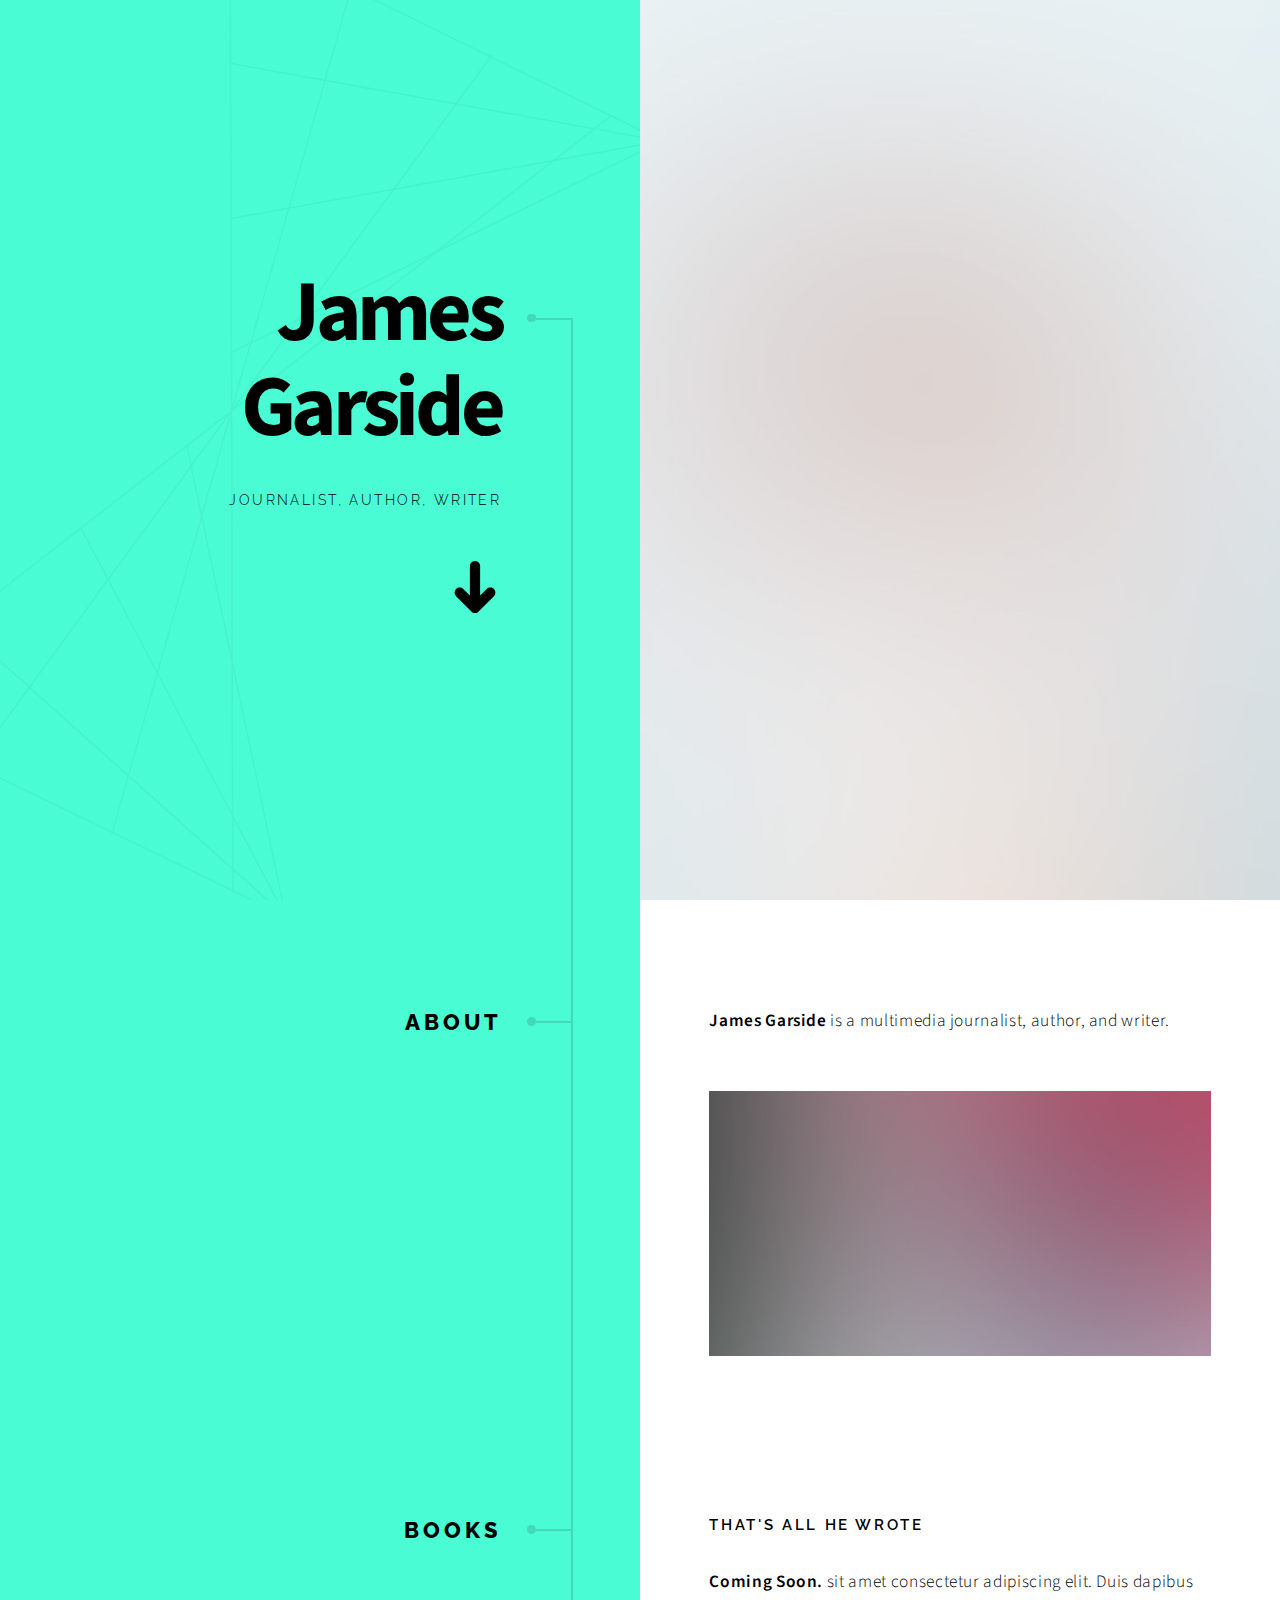
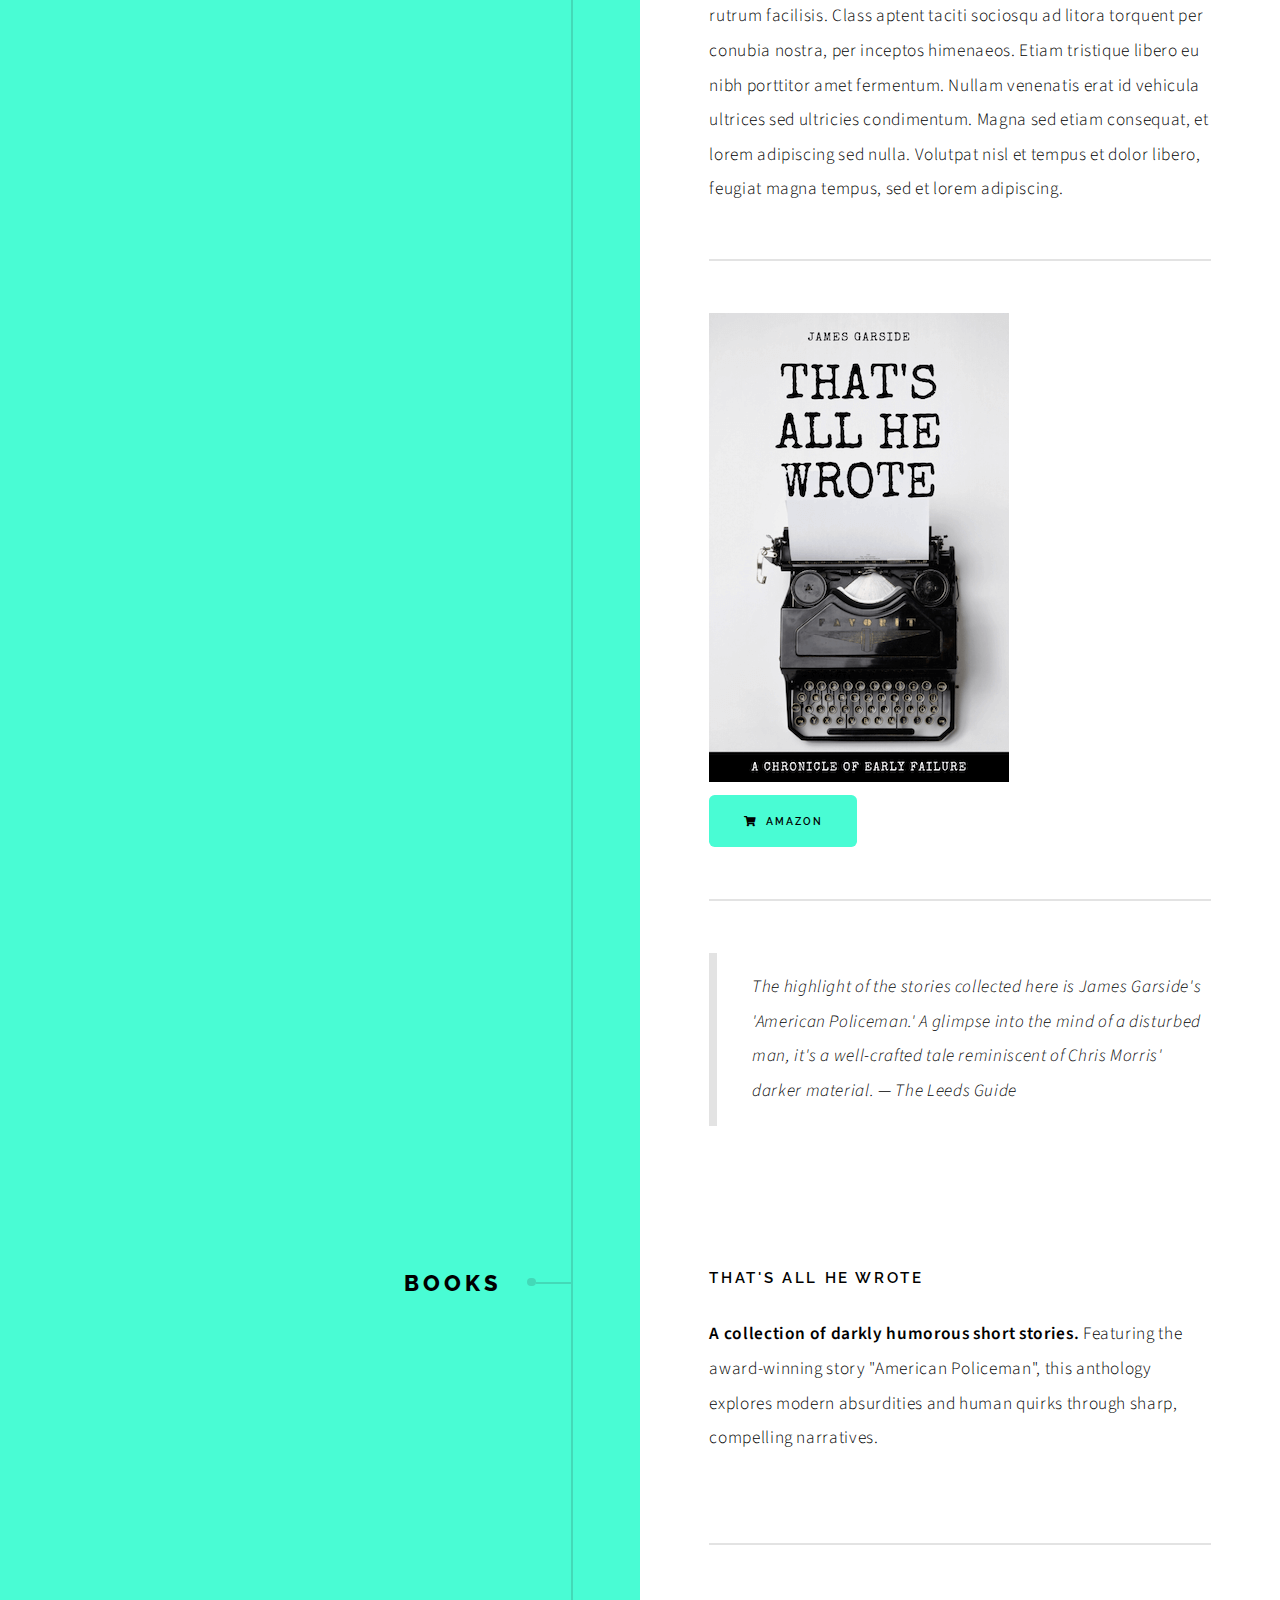
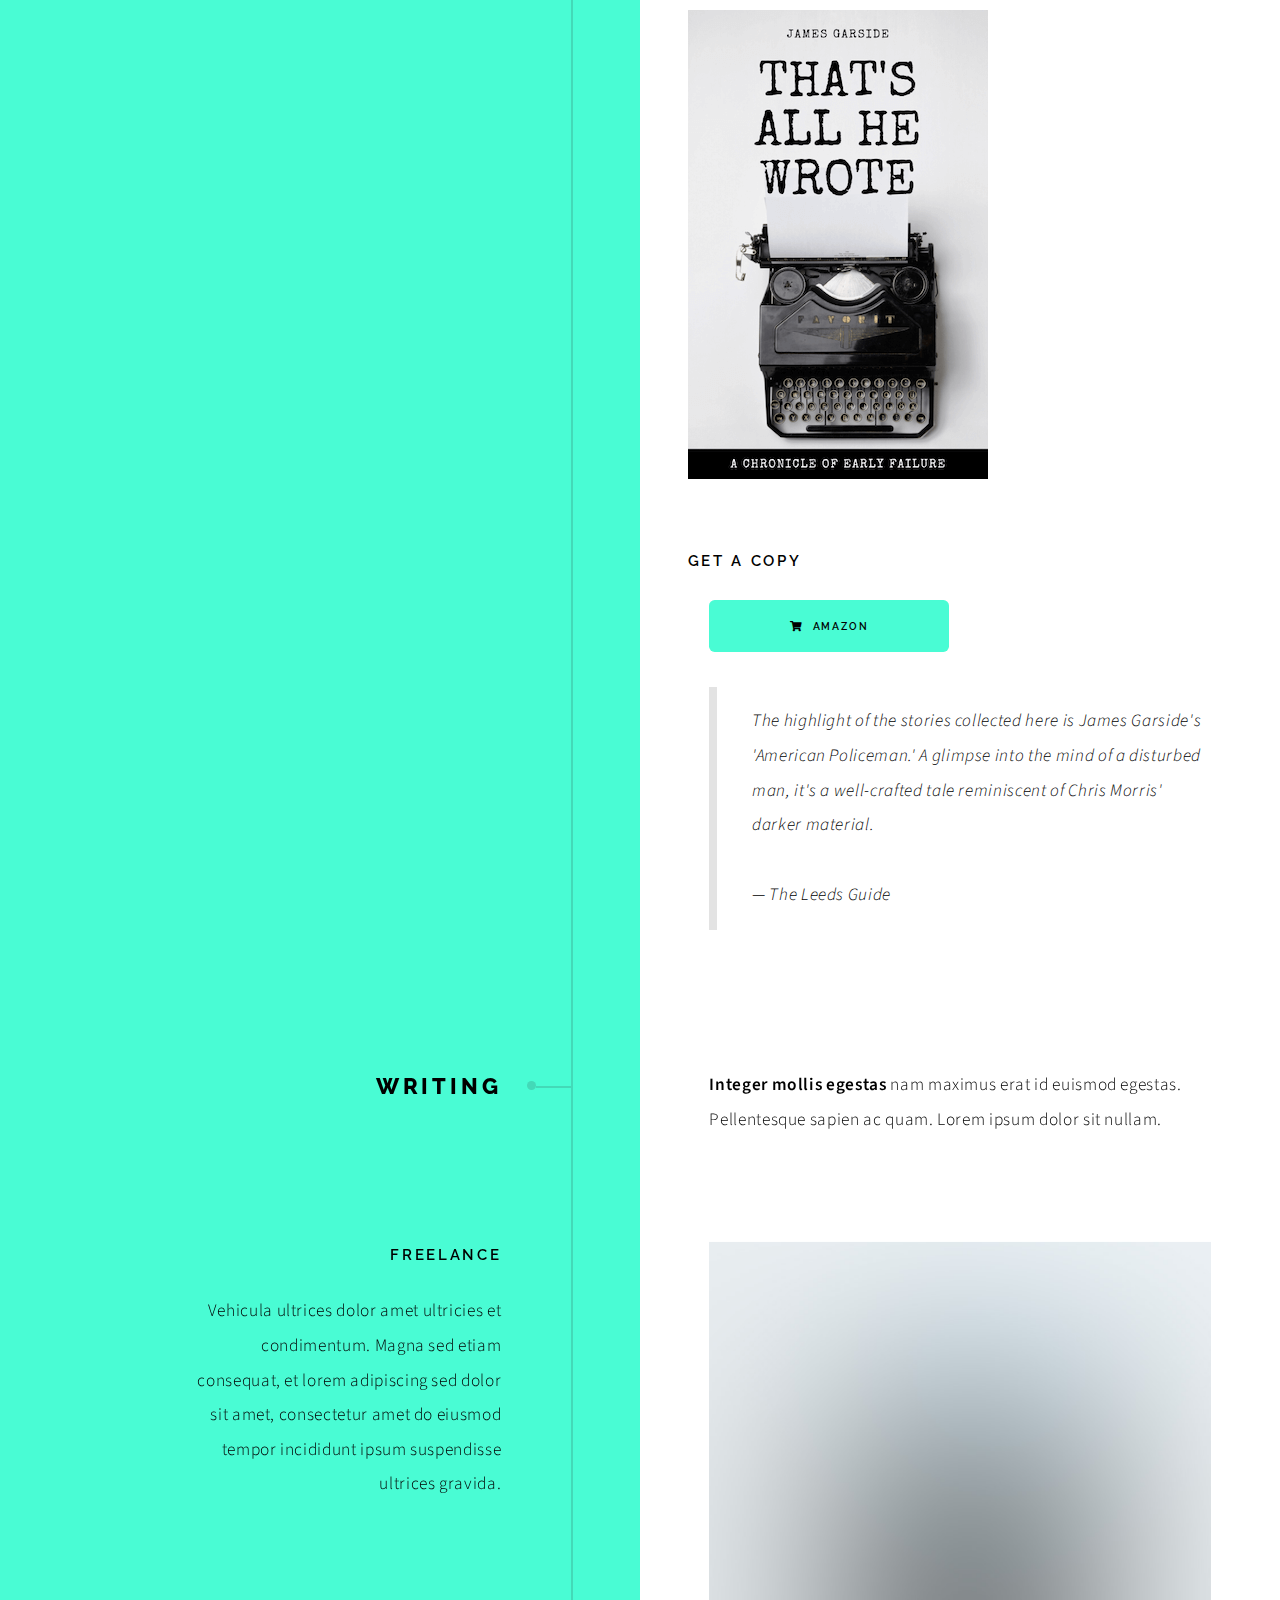
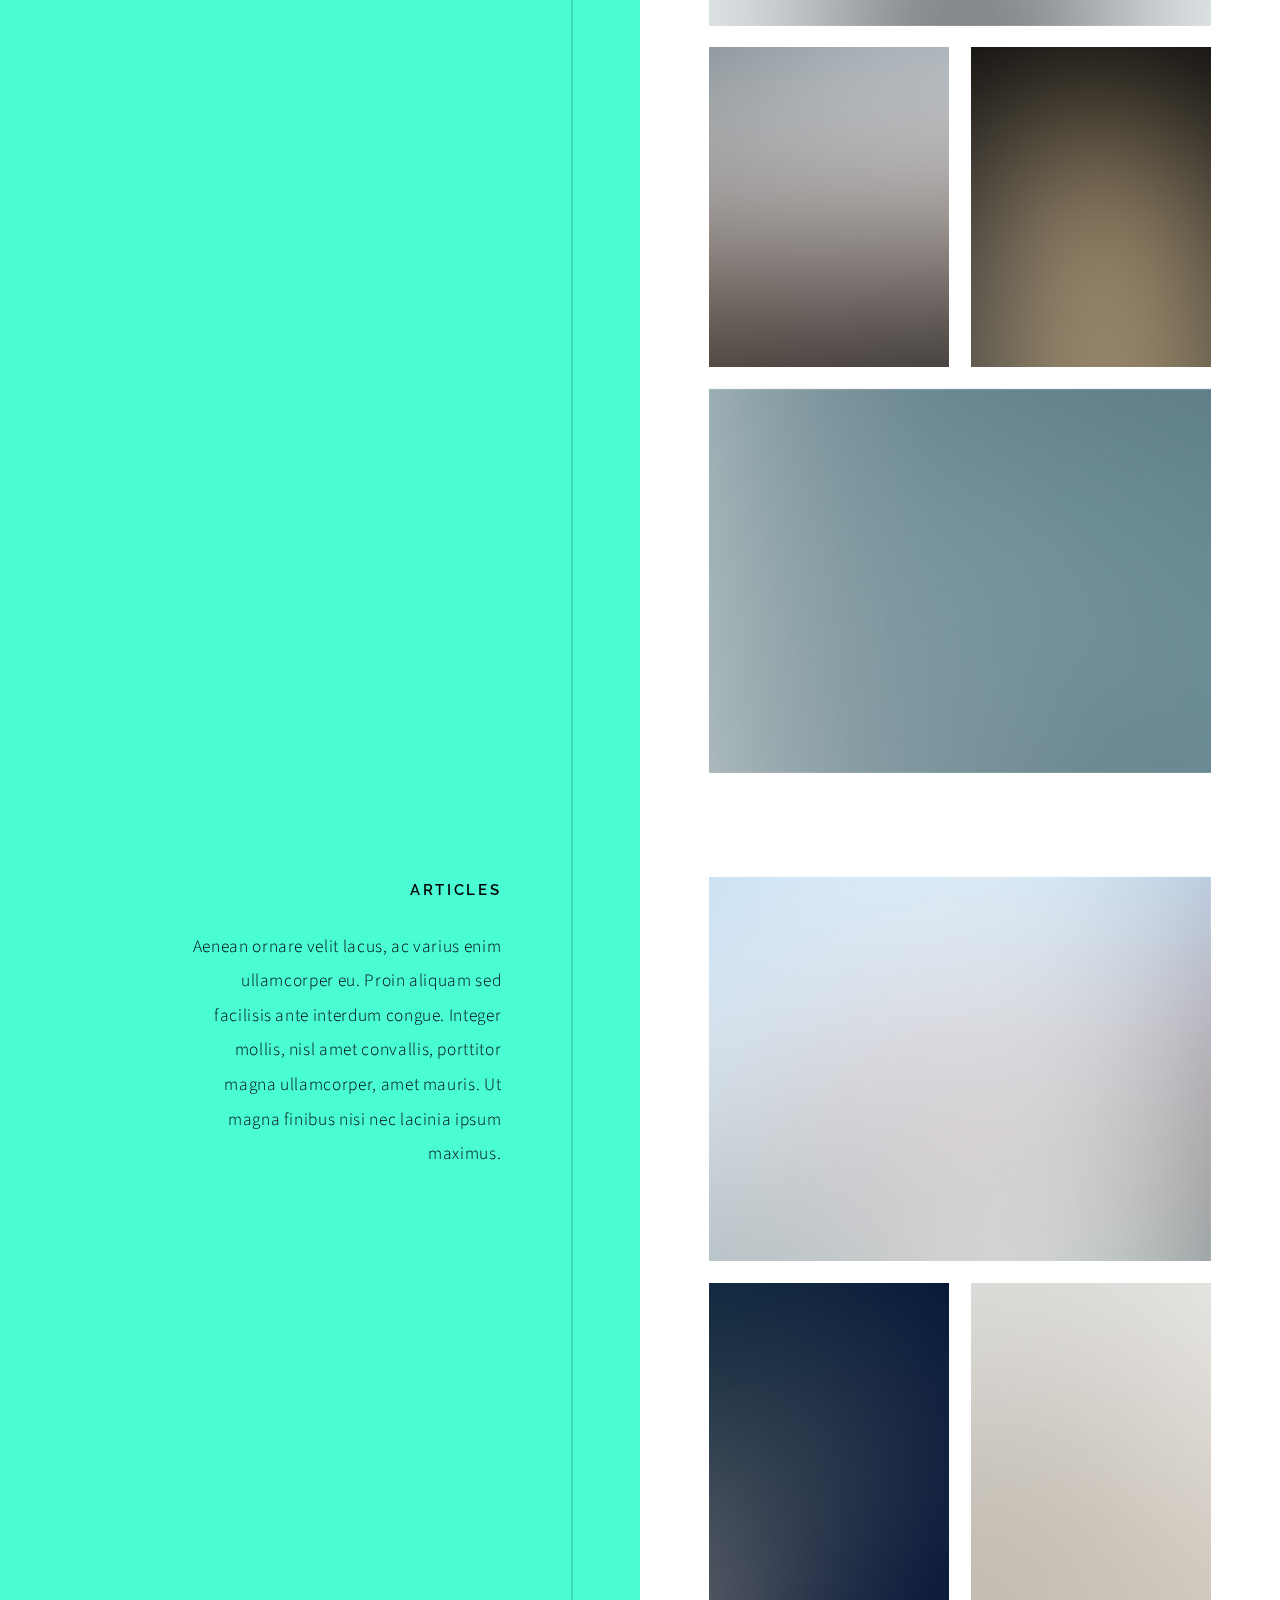
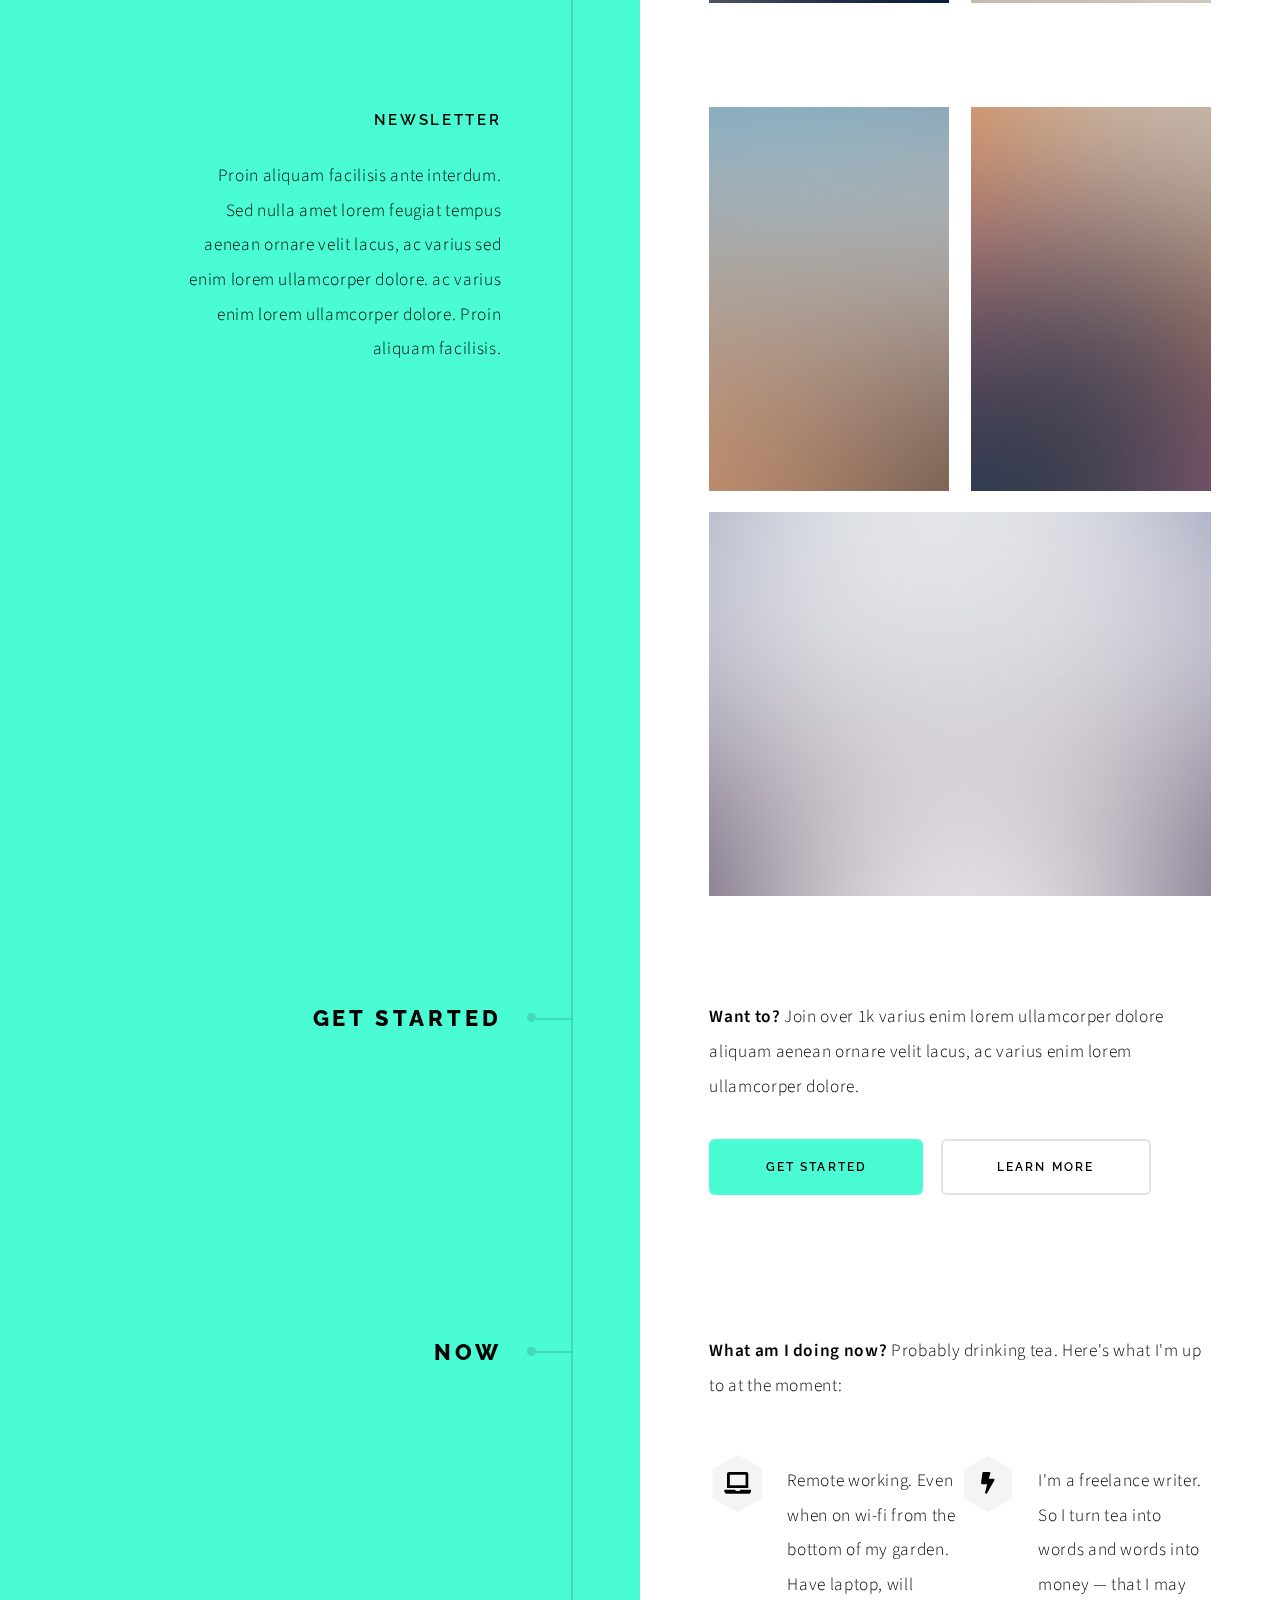
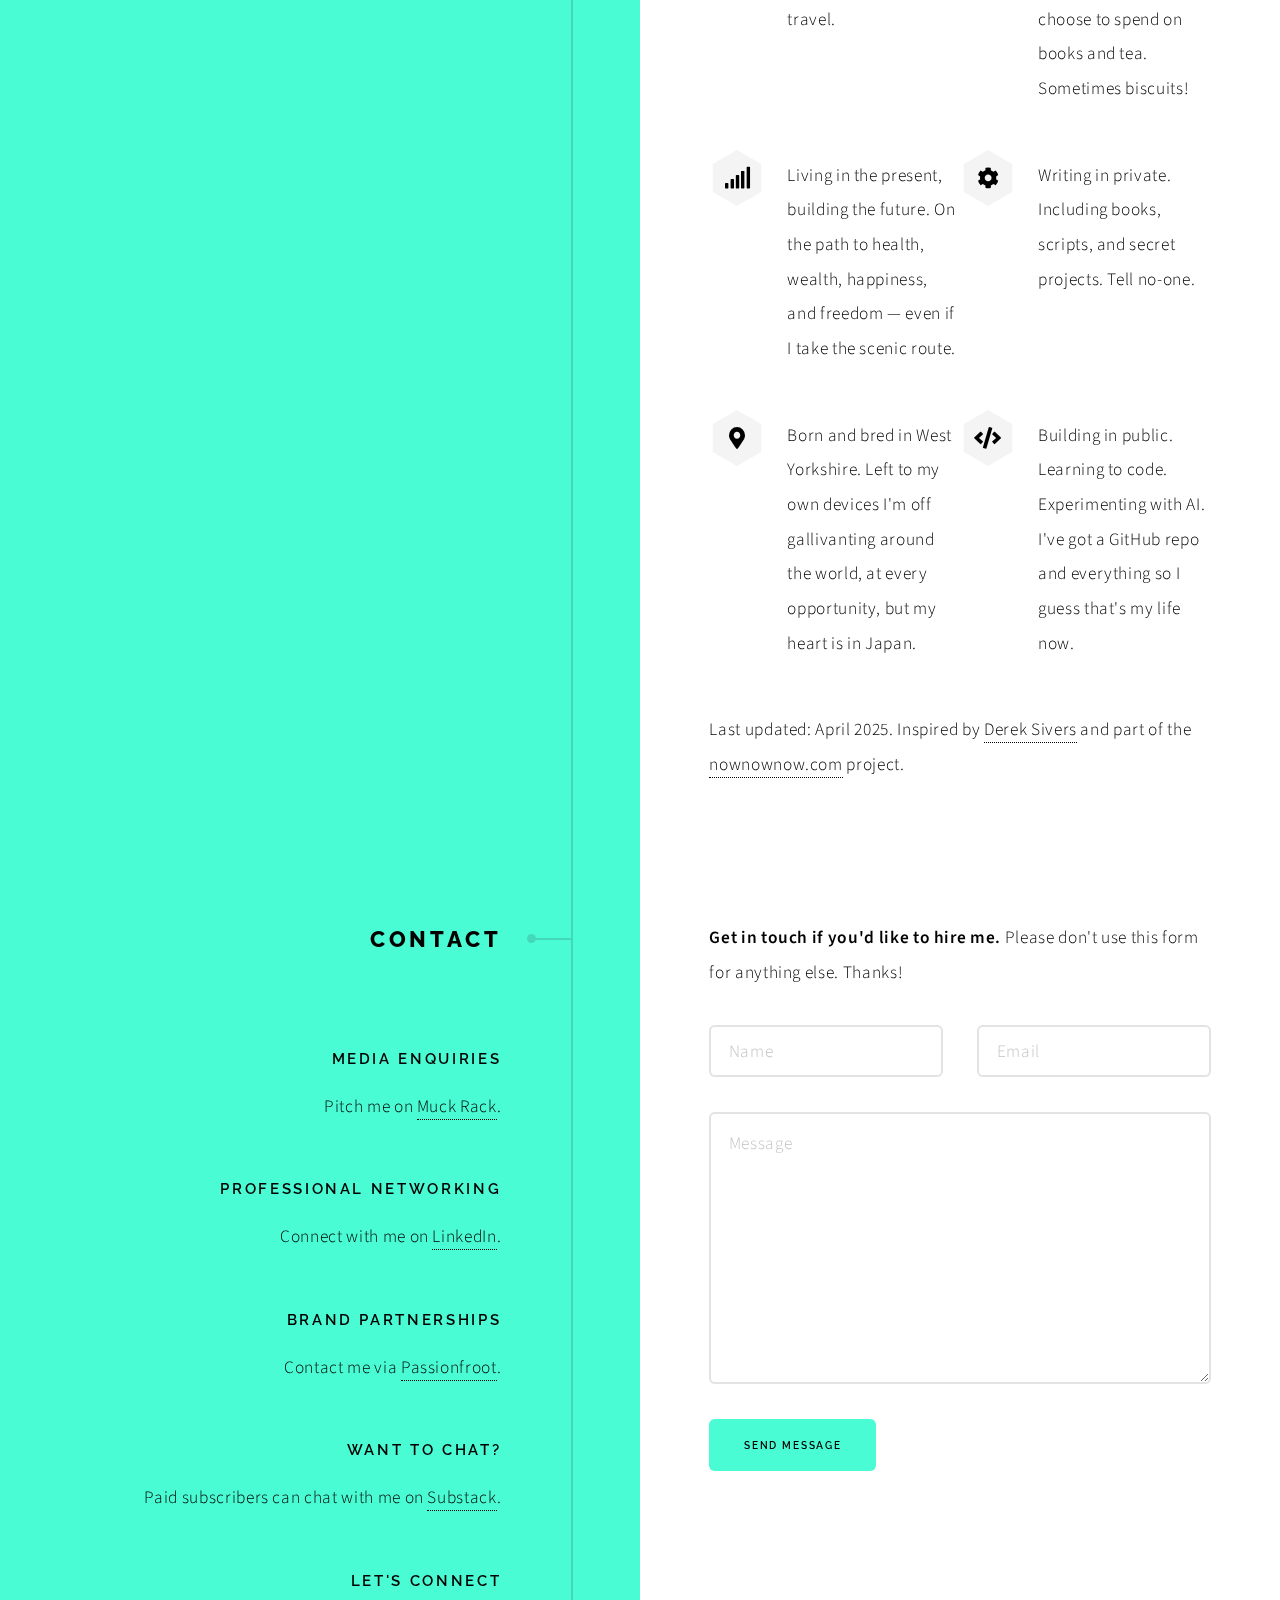
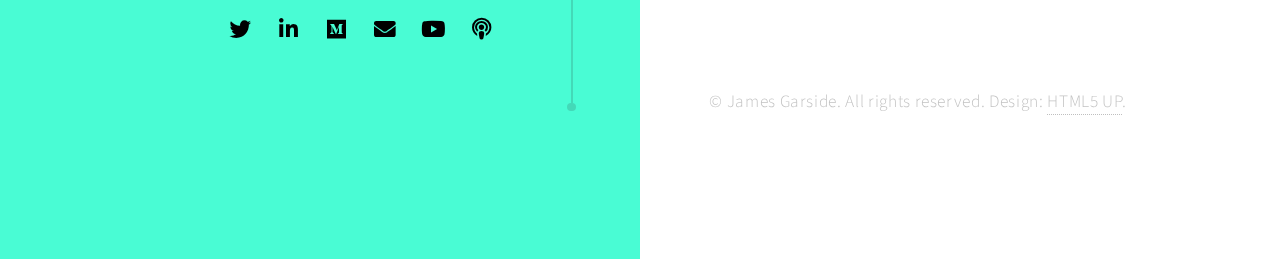
==== commit 48cb7578: "update book section" ====
--- a/index.html
+++ b/index.html
@@ -58,13 +58,46 @@
 		<span class="image"><img src="/images/james-garside-thats-all-he-wrote-cover-tiny.png" alt="That's All He Wrote - Book Cover">
 		</span>
 		
-		<li><a href="#" class="button primary icon solid fa-shopping-cart">Amazon</a></li>
+		<p><a href="#" class="button primary icon solid fa-shopping-cart">Amazon</a></p>
 	<div class="content">
 		<hr />
 	
 		<blockquote>The highlight of the stories collected here is James
 			Garside's 'American Policeman.' A glimpse into the mind of a disturbed man, it's a well-crafted tale reminiscent of Chris Morris' darker material. — The Leeds Guide</blockquote>
 	</div>
+</section>
+
+<!-- Section -->
+<section>
+    <header>
+        <h2>Books</h2>
+    </header>
+    <div class="content">
+        <h3>That's All He Wrote</h3>
+        <p><strong>A collection of darkly humorous short stories.</strong> Featuring the award-winning story "American Policeman", this anthology explores modern absurdities and human quirks through sharp, compelling narratives.</p>
+        
+        <hr class="major" />
+        
+        <div class="gallery" style="display: flex; flex-wrap: wrap; align-items: flex-start; gap: 2em; margin-bottom: 2em;">
+            <!-- Book Cover - Fixed 300px width -->
+            <div style="width: 300px;">
+                <span class="image fit">
+                    <img src="/images/james-garside-thats-all-he-wrote-cover-tiny.png" alt="That's All He Wrote - Book Cover">
+                </span>
+            </div>
+            
+            <!-- Get Copy Section - No width constraints -->
+            <div style="flex: 1; min-width: 200px;">
+                <h4>Get A Copy</h4>
+                <a href="#" class="button primary icon solid fa-shopping-cart">Amazon</a>
+            </div>
+        </div>
+        
+        <blockquote>
+            <p>The highlight of the stories collected here is James Garside's 'American Policeman.' A glimpse into the mind of a disturbed man, it's a well-crafted tale reminiscent of Chris Morris' darker material.</p>
+            <cite>— The Leeds Guide</cite>
+        </blockquote>
+    </div>
 </section>
 									
 				<!-- Section -->
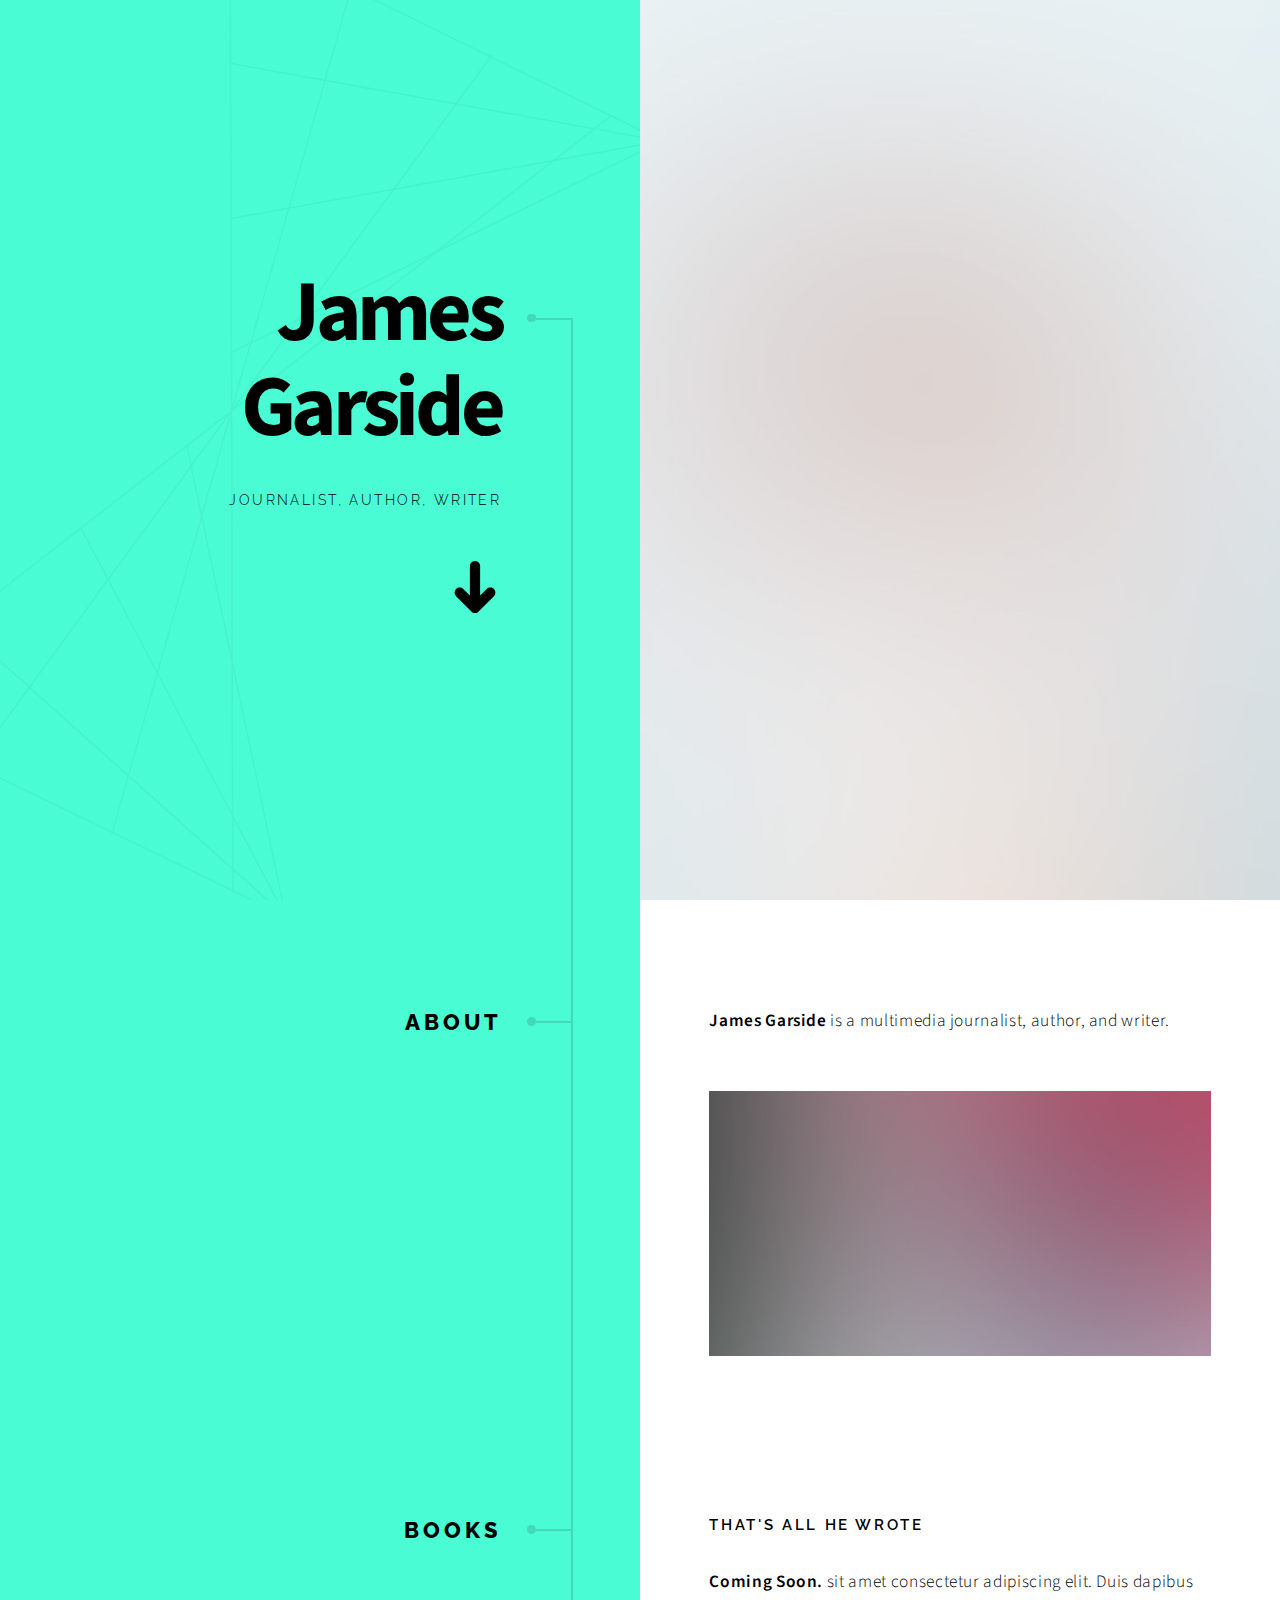
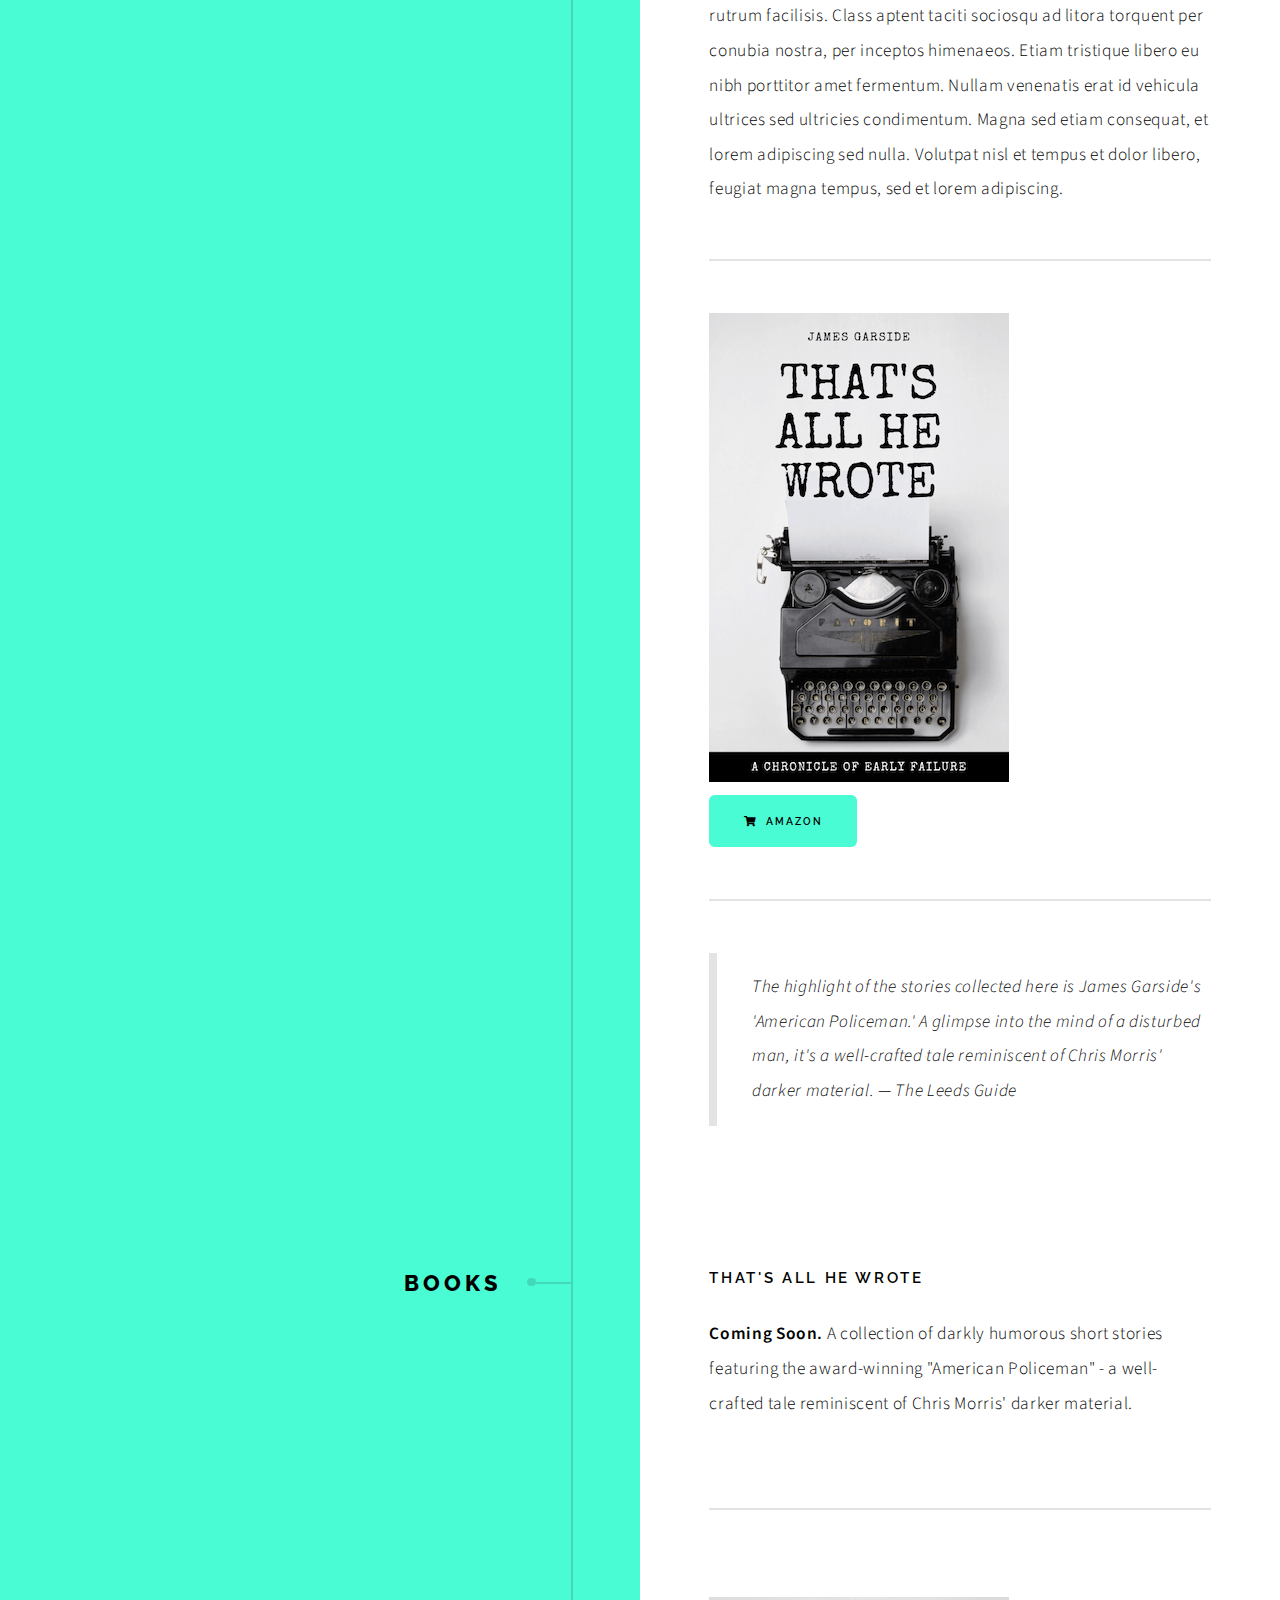
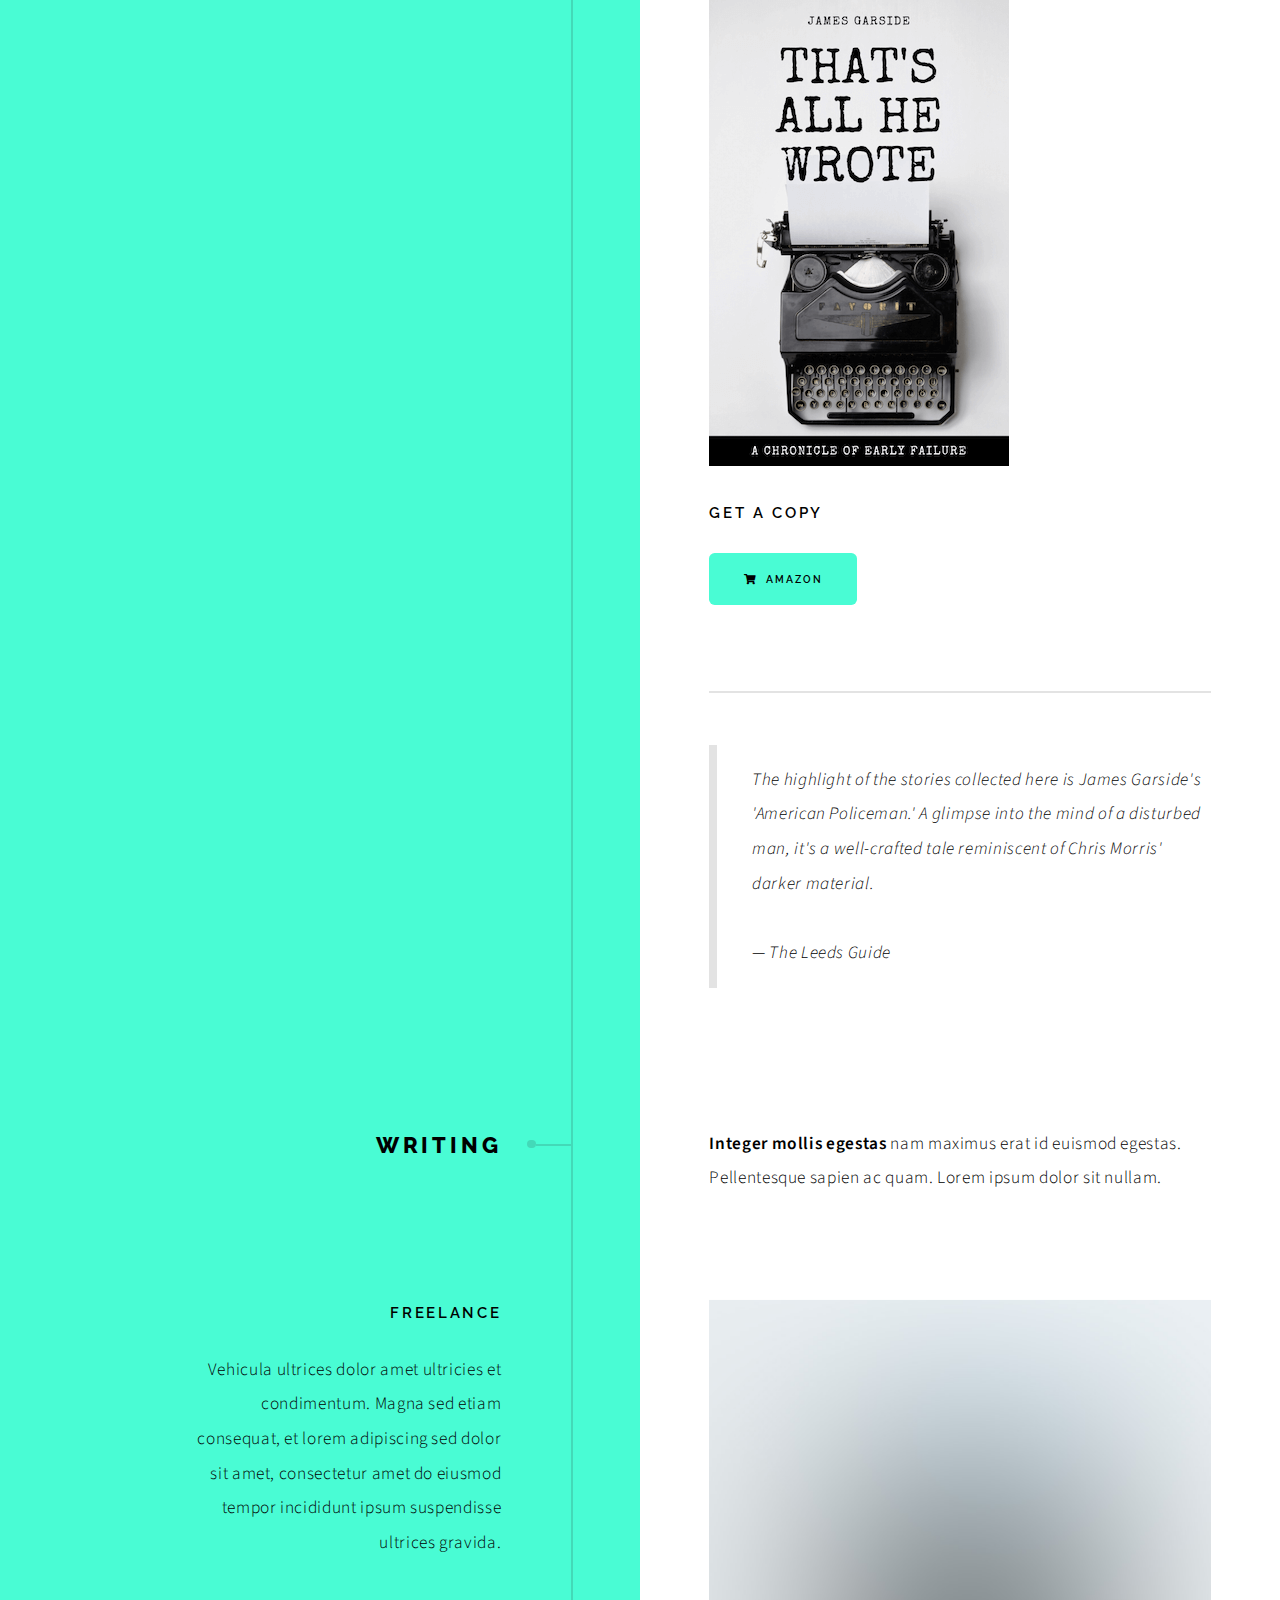
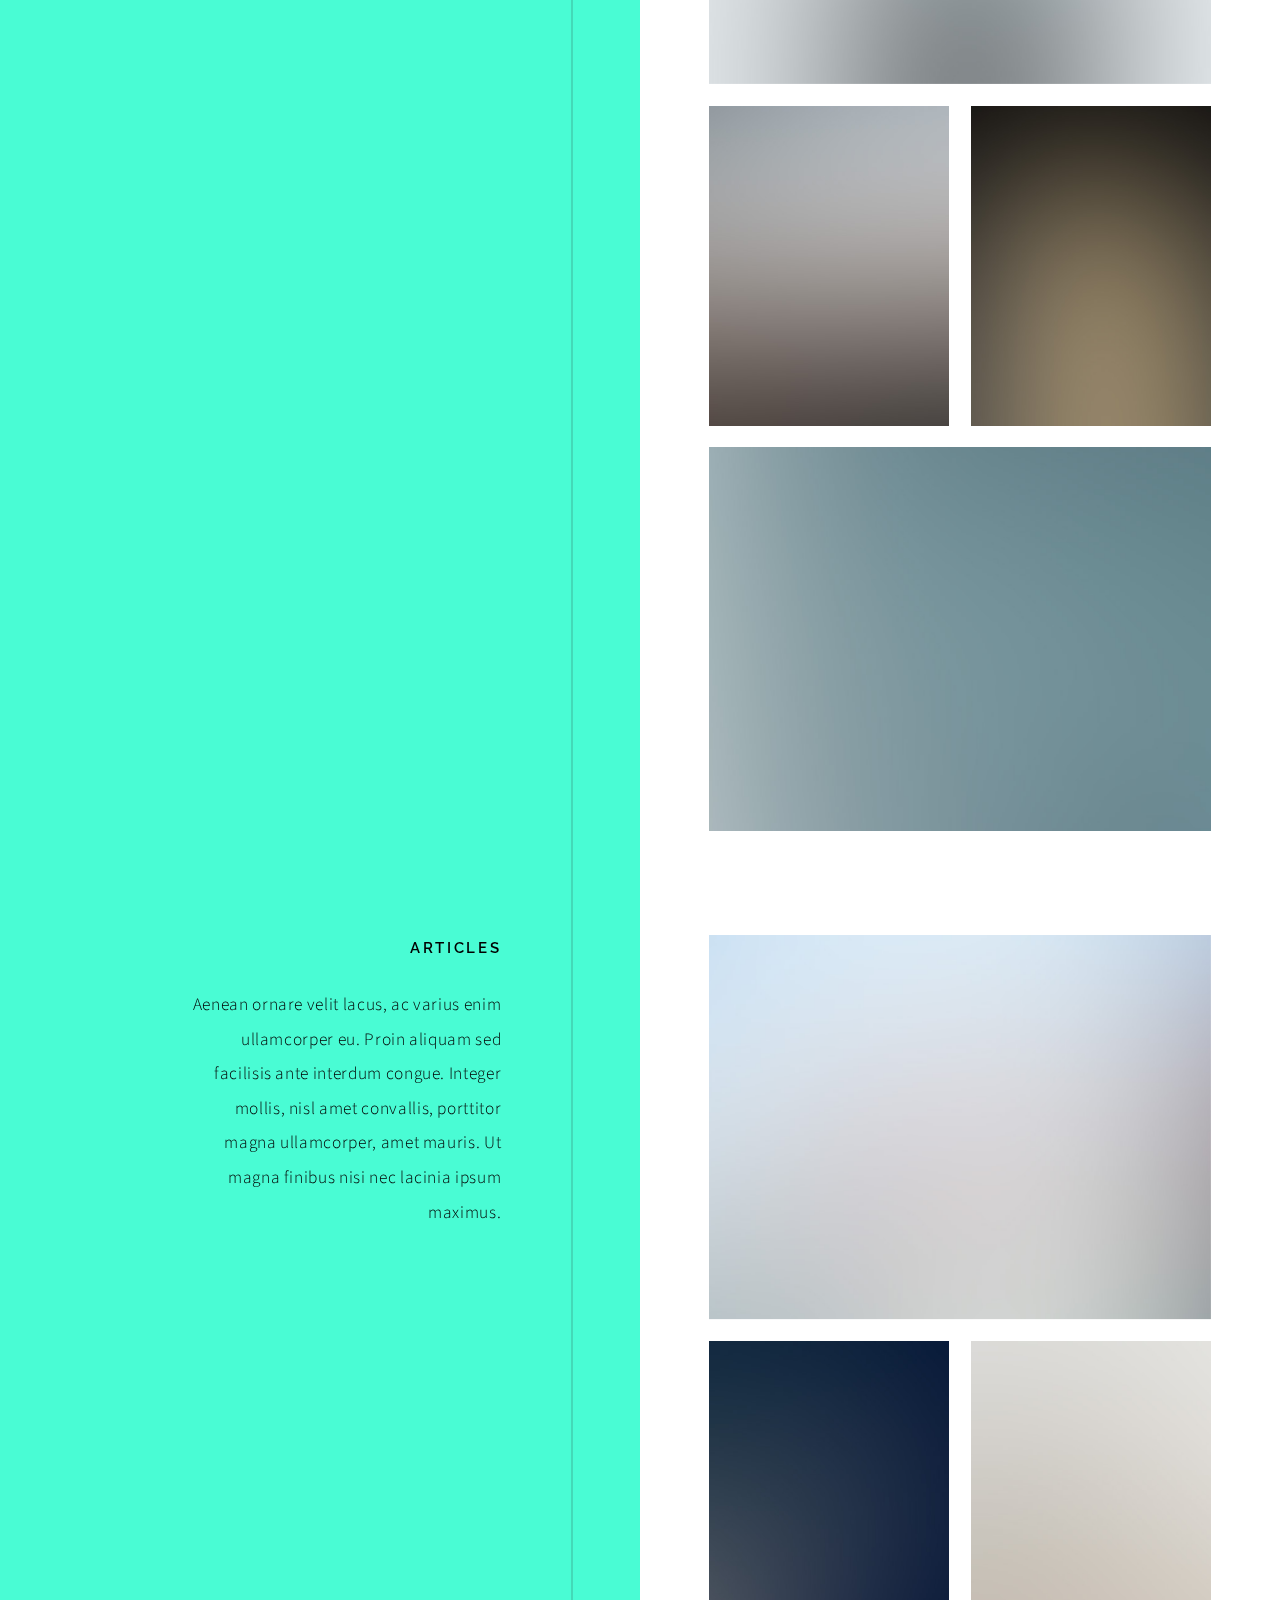
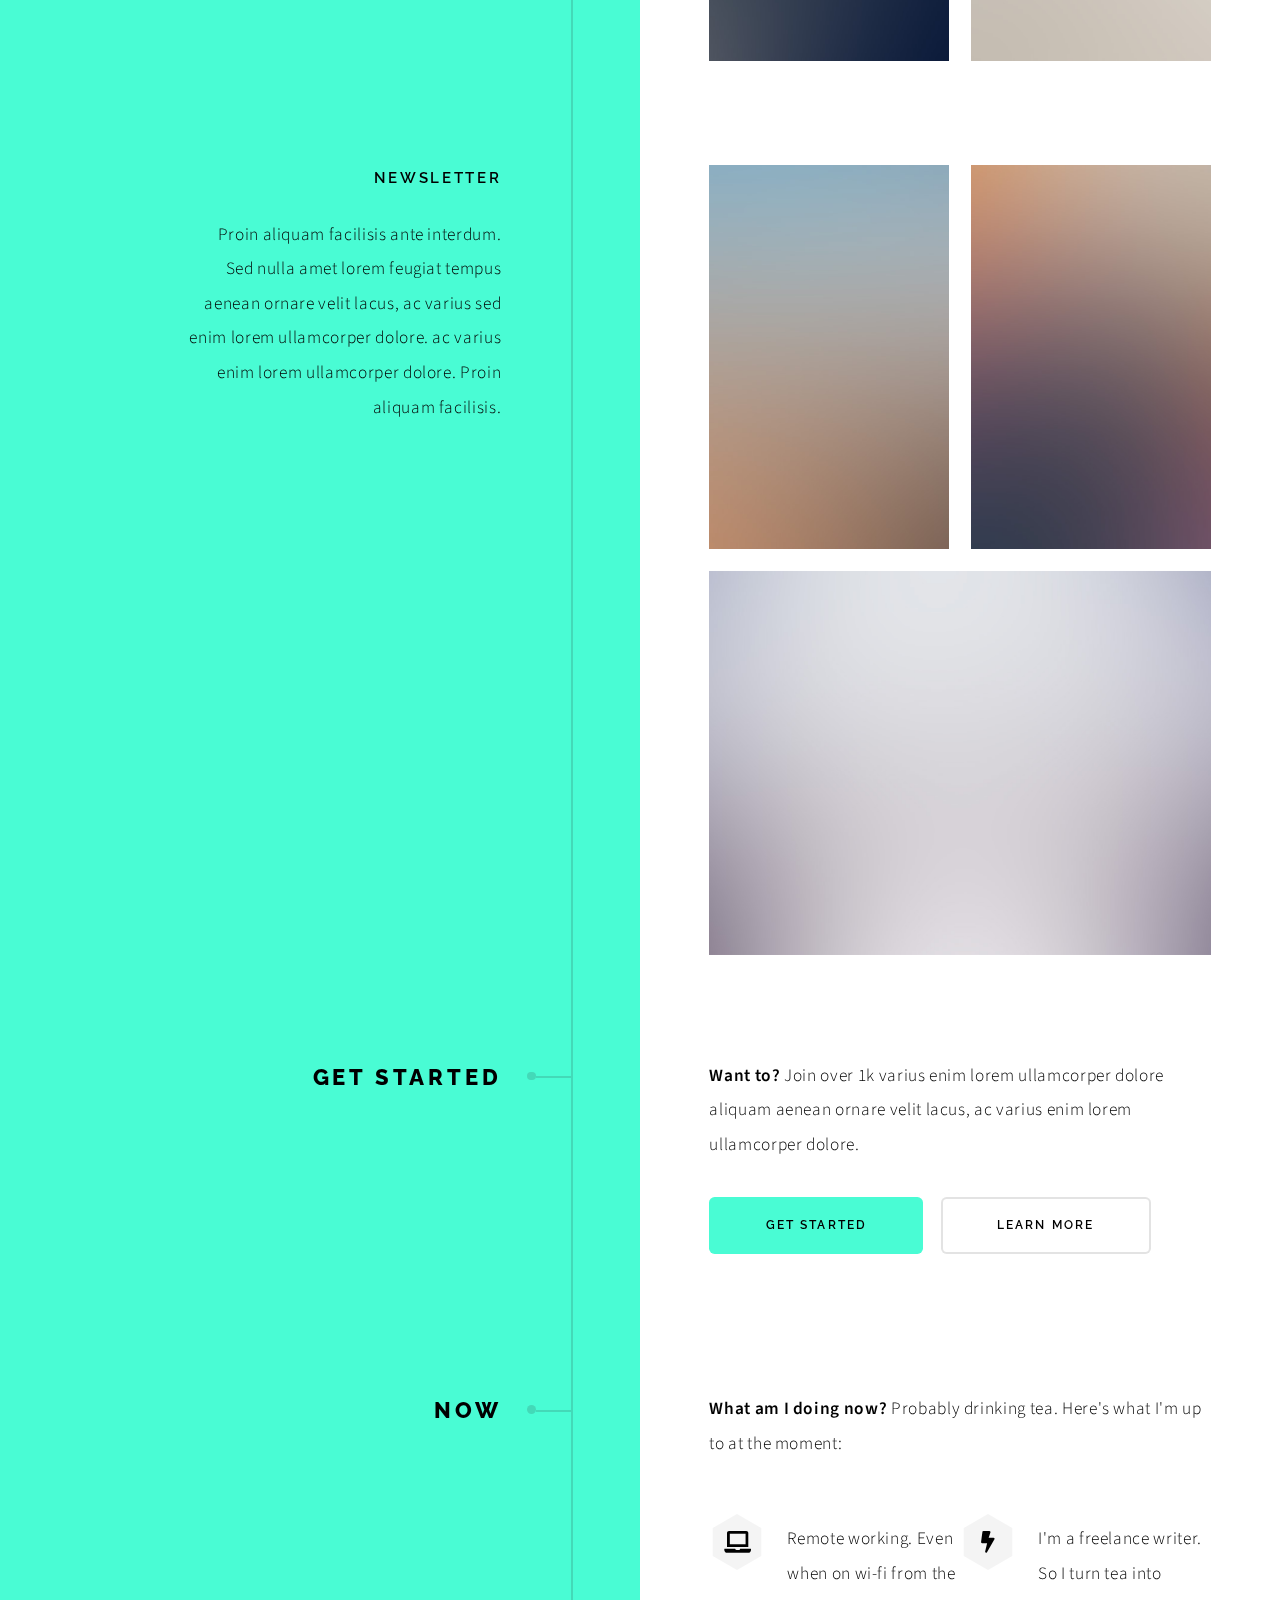
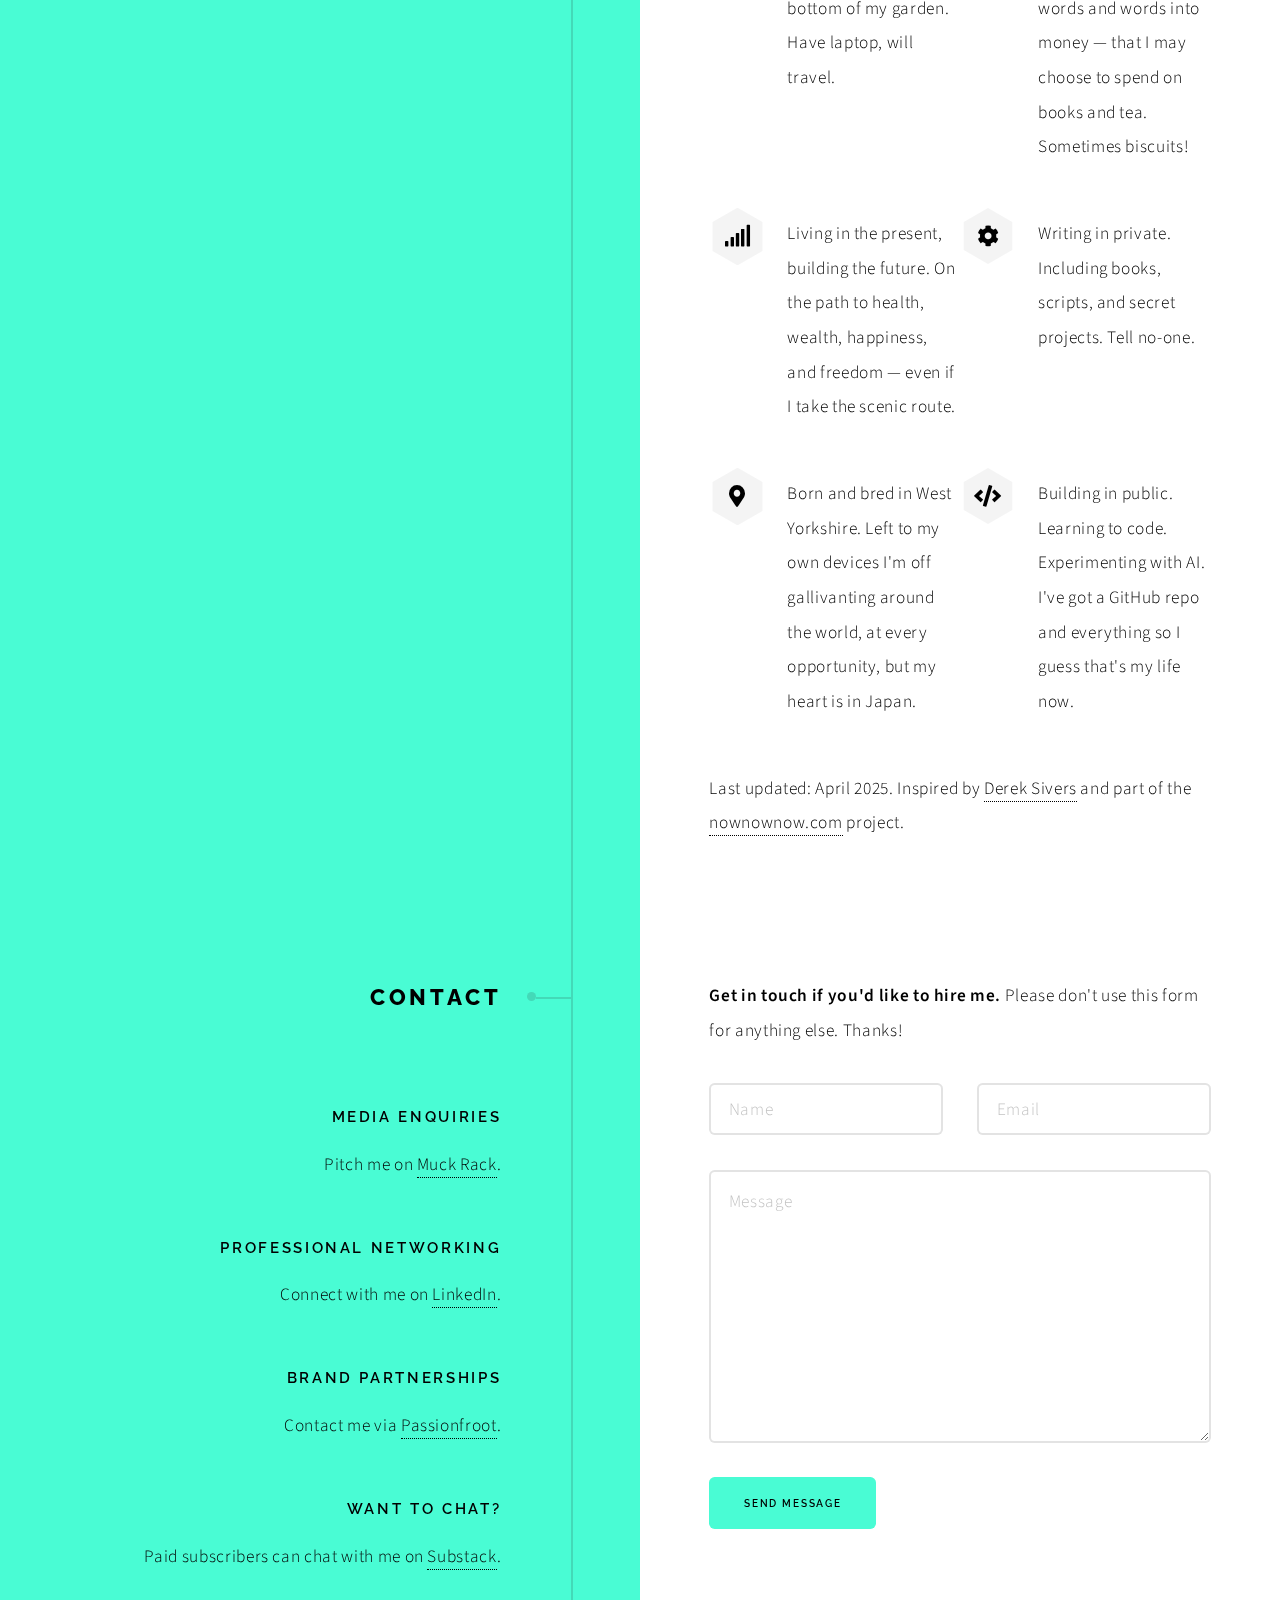
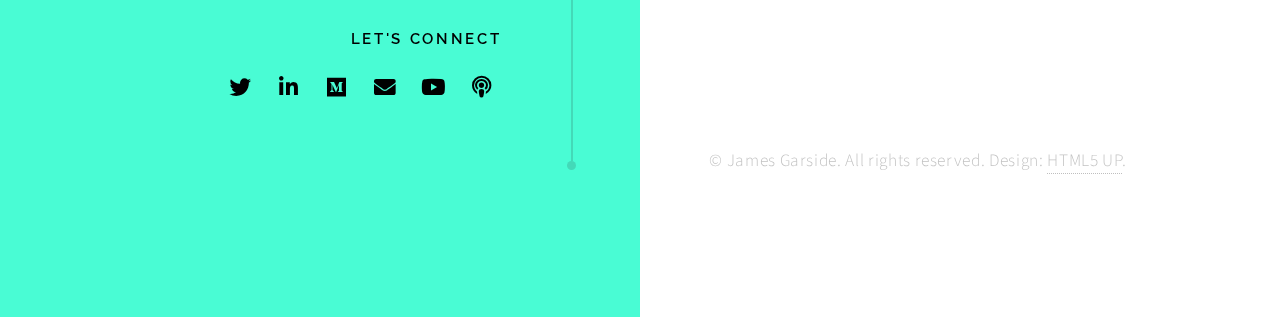
==== commit de8eebbf: "update book section" ====
--- a/index.html
+++ b/index.html
@@ -74,24 +74,24 @@
     </header>
     <div class="content">
         <h3>That's All He Wrote</h3>
-        <p><strong>A collection of darkly humorous short stories.</strong> Featuring the award-winning story "American Policeman", this anthology explores modern absurdities and human quirks through sharp, compelling narratives.</p>
+        <p><strong>Coming Soon.</strong> A collection of darkly humorous short stories featuring the award-winning "American Policeman" - a well-crafted tale reminiscent of Chris Morris' darker material.</p>
         
         <hr class="major" />
         
-        <div class="gallery" style="display: flex; flex-wrap: wrap; align-items: flex-start; gap: 2em; margin-bottom: 2em;">
-            <!-- Book Cover - Fixed 300px width -->
-            <div style="width: 300px;">
-                <span class="image fit">
-                    <img src="/images/james-garside-thats-all-he-wrote-cover-tiny.png" alt="That's All He Wrote - Book Cover">
-                </span>
-            </div>
+        <div style="display: flex; flex-wrap: wrap; align-items: flex-start; gap: 2em; margin-bottom: 2em;">
+            <!-- Book Cover (left) -->
+            <span class="image" style="flex: none; width: 300px;">
+                <img src="/images/james-garside-thats-all-he-wrote-cover-tiny.png" alt="That's All He Wrote - Book Cover">
+            </span>
             
-            <!-- Get Copy Section - No width constraints -->
+            <!-- Get Copy (right) -->
             <div style="flex: 1; min-width: 200px;">
-                <h4>Get A Copy</h4>
-                <a href="#" class="button primary icon solid fa-shopping-cart">Amazon</a>
+                <h3>Get A Copy</h3>
+                <p><a href="#" class="button primary icon solid fa-shopping-cart">Amazon</a></p>
             </div>
         </div>
+        
+        <hr />
         
         <blockquote>
             <p>The highlight of the stories collected here is James Garside's 'American Policeman.' A glimpse into the mind of a disturbed man, it's a well-crafted tale reminiscent of Chris Morris' darker material.</p>
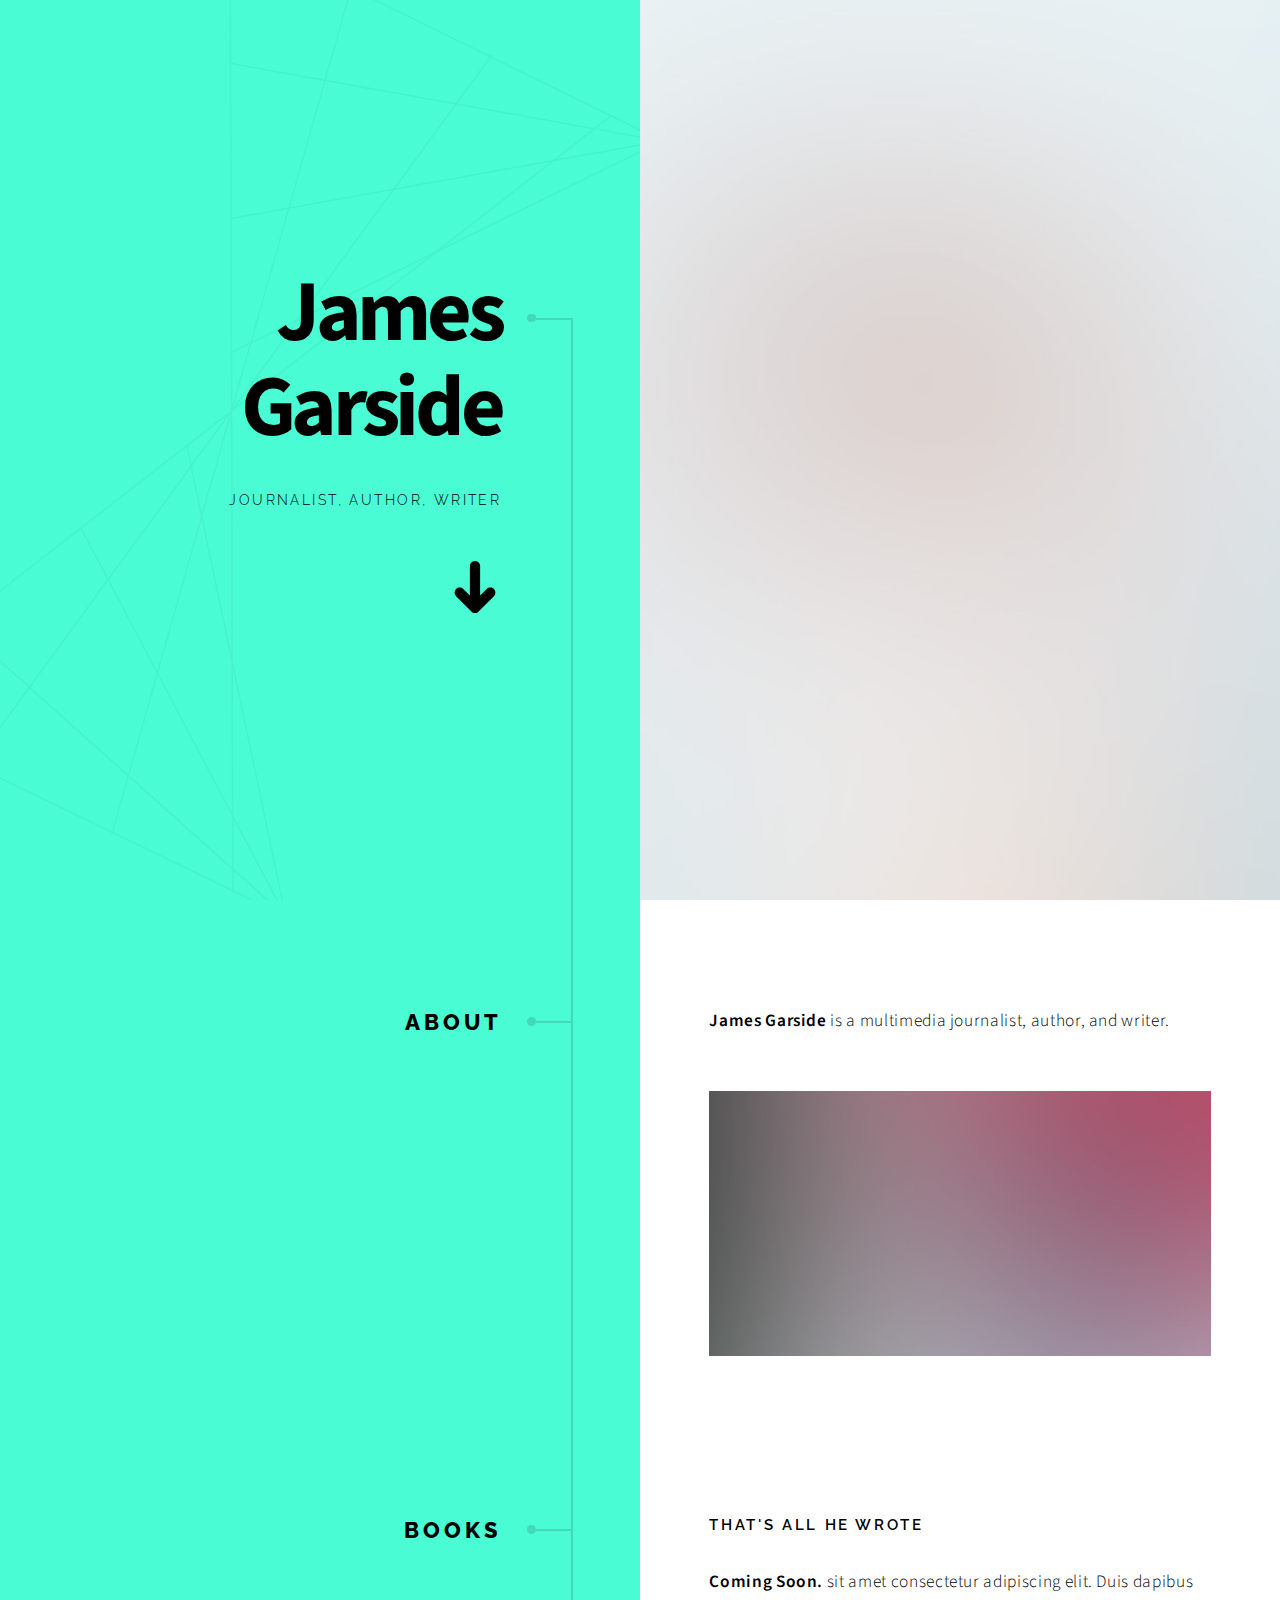
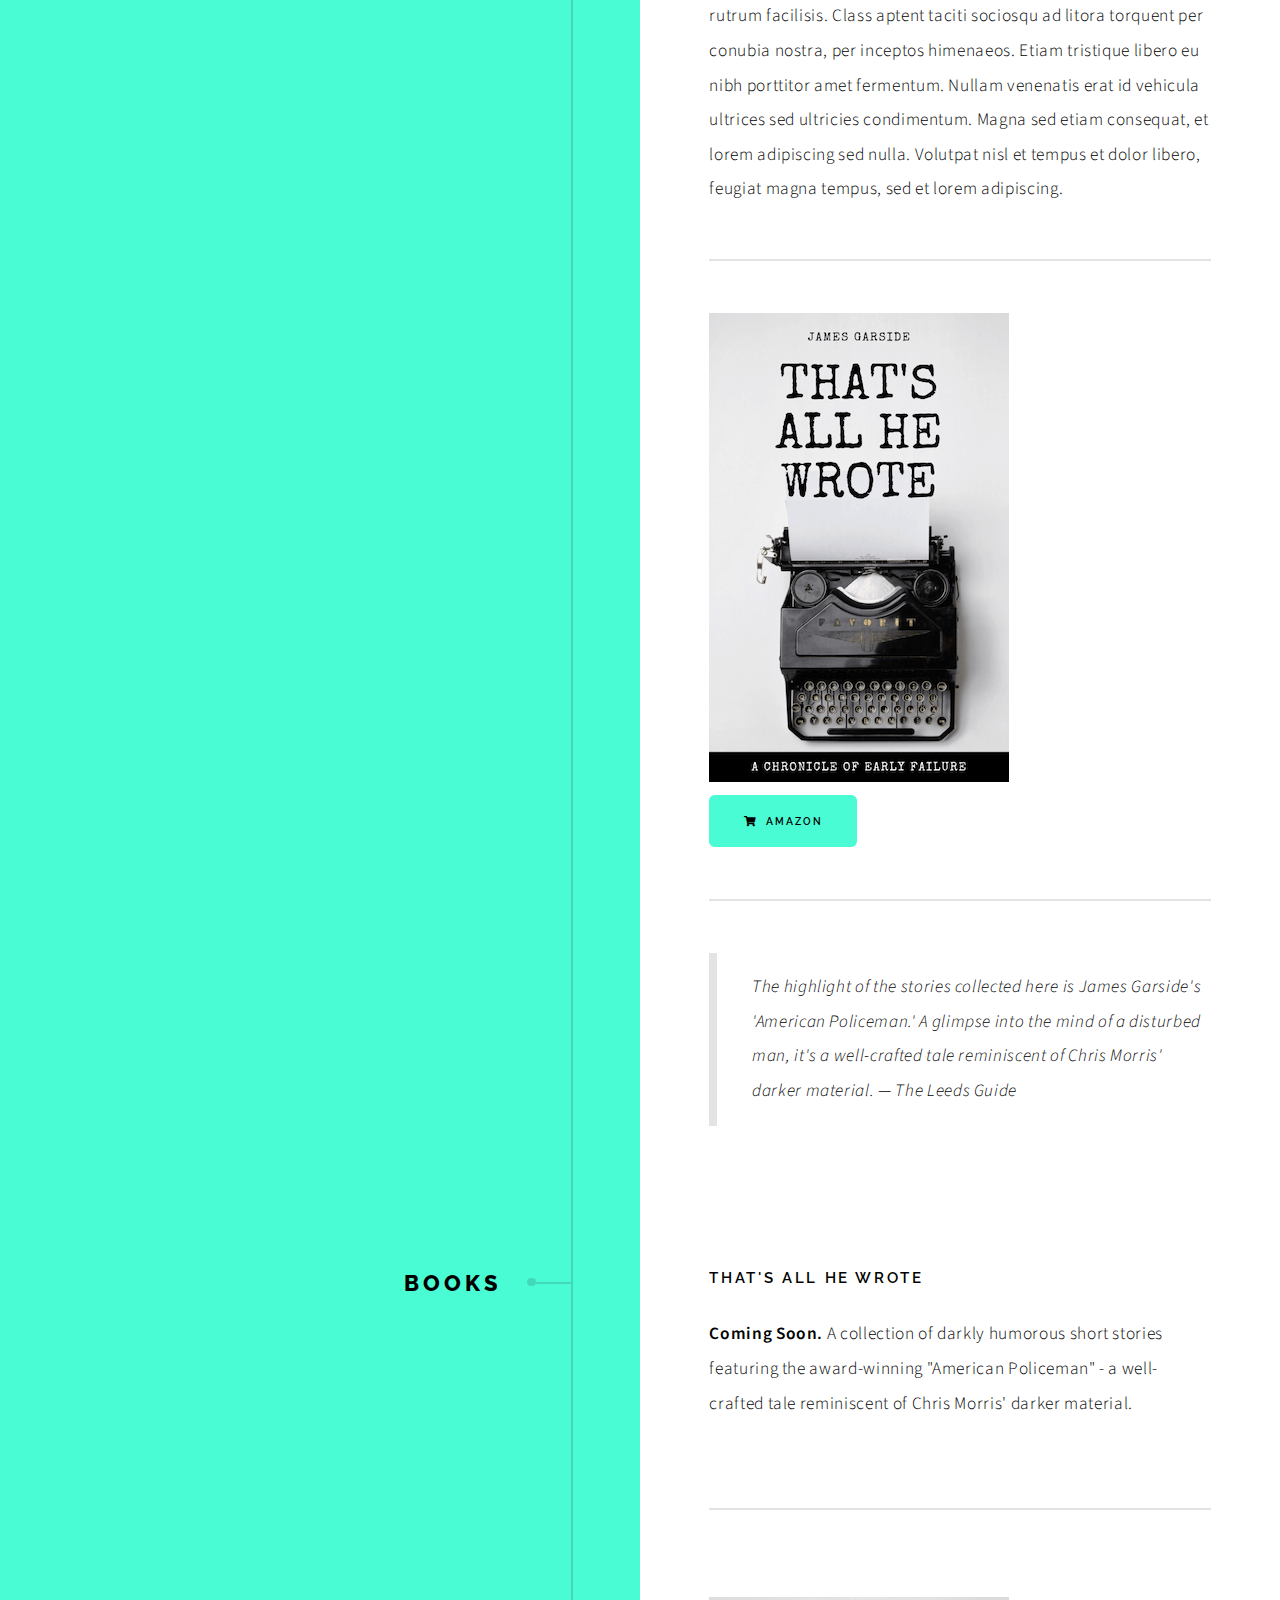
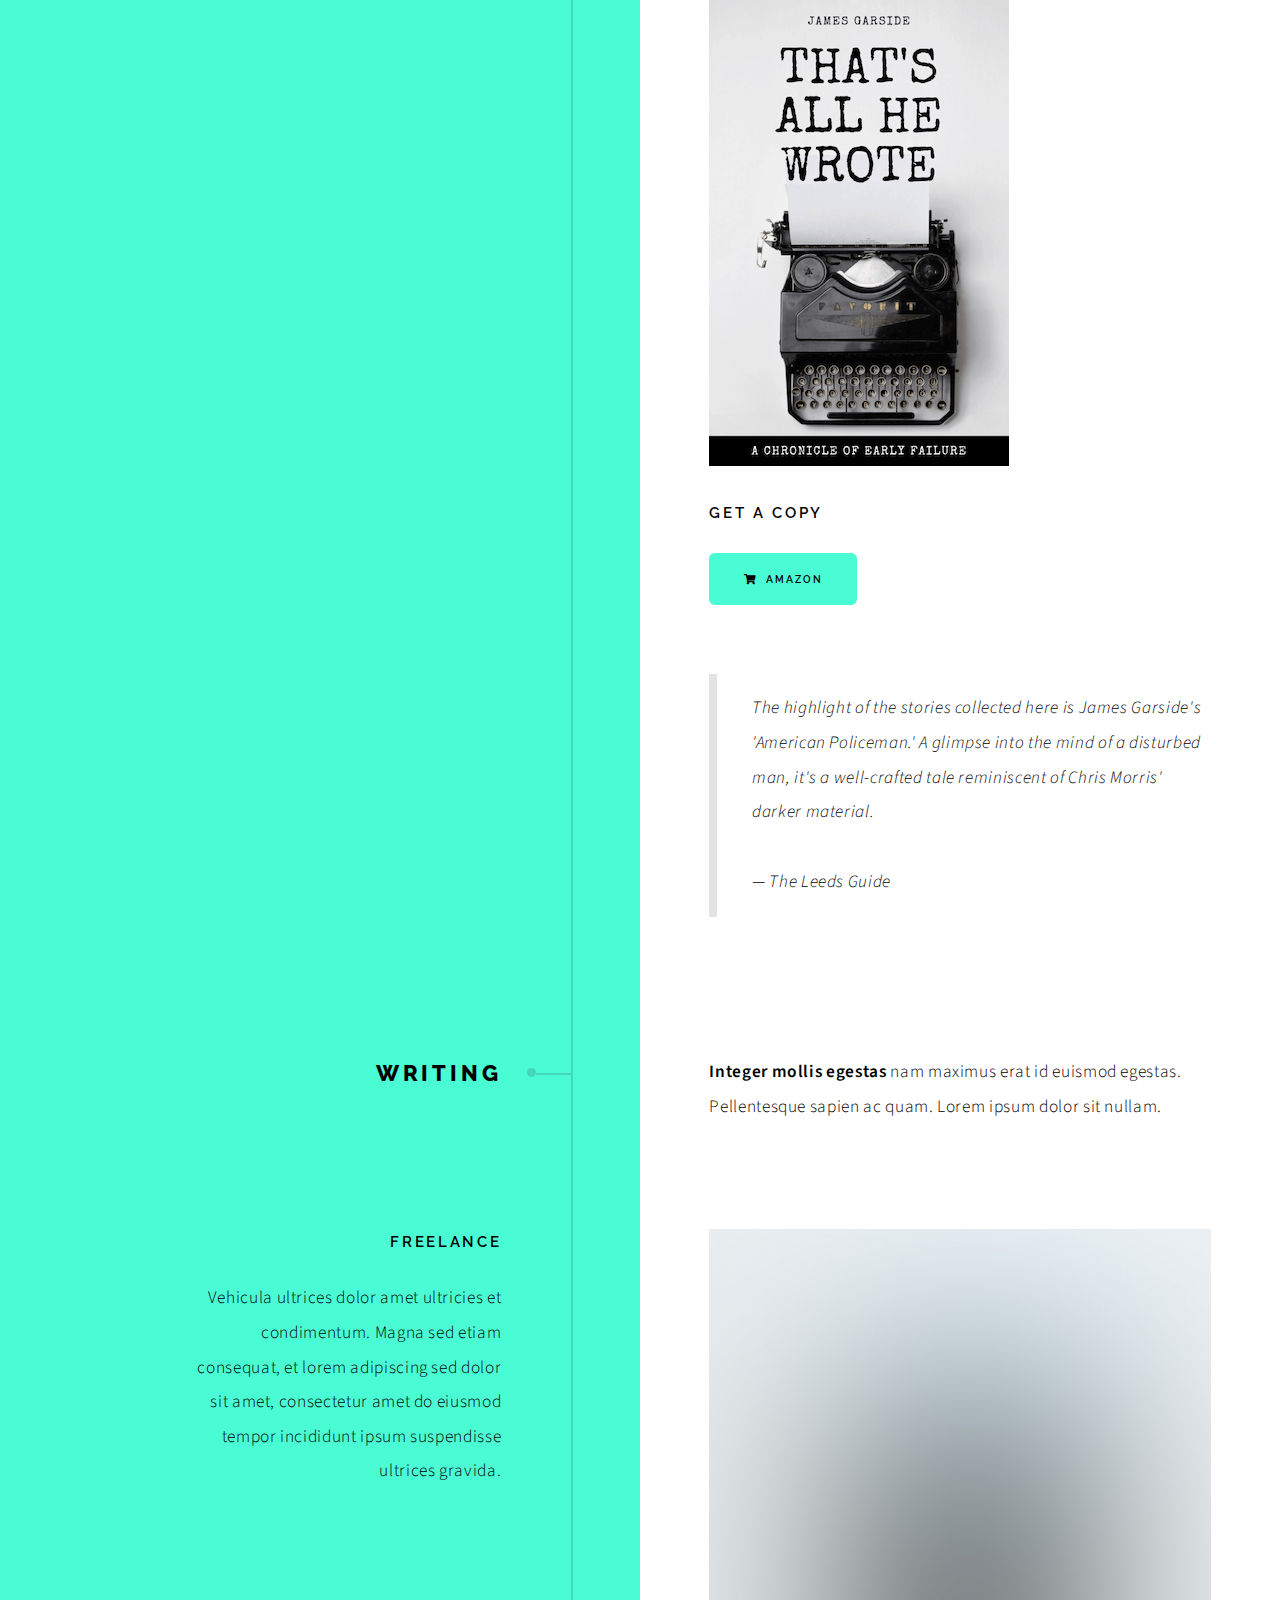
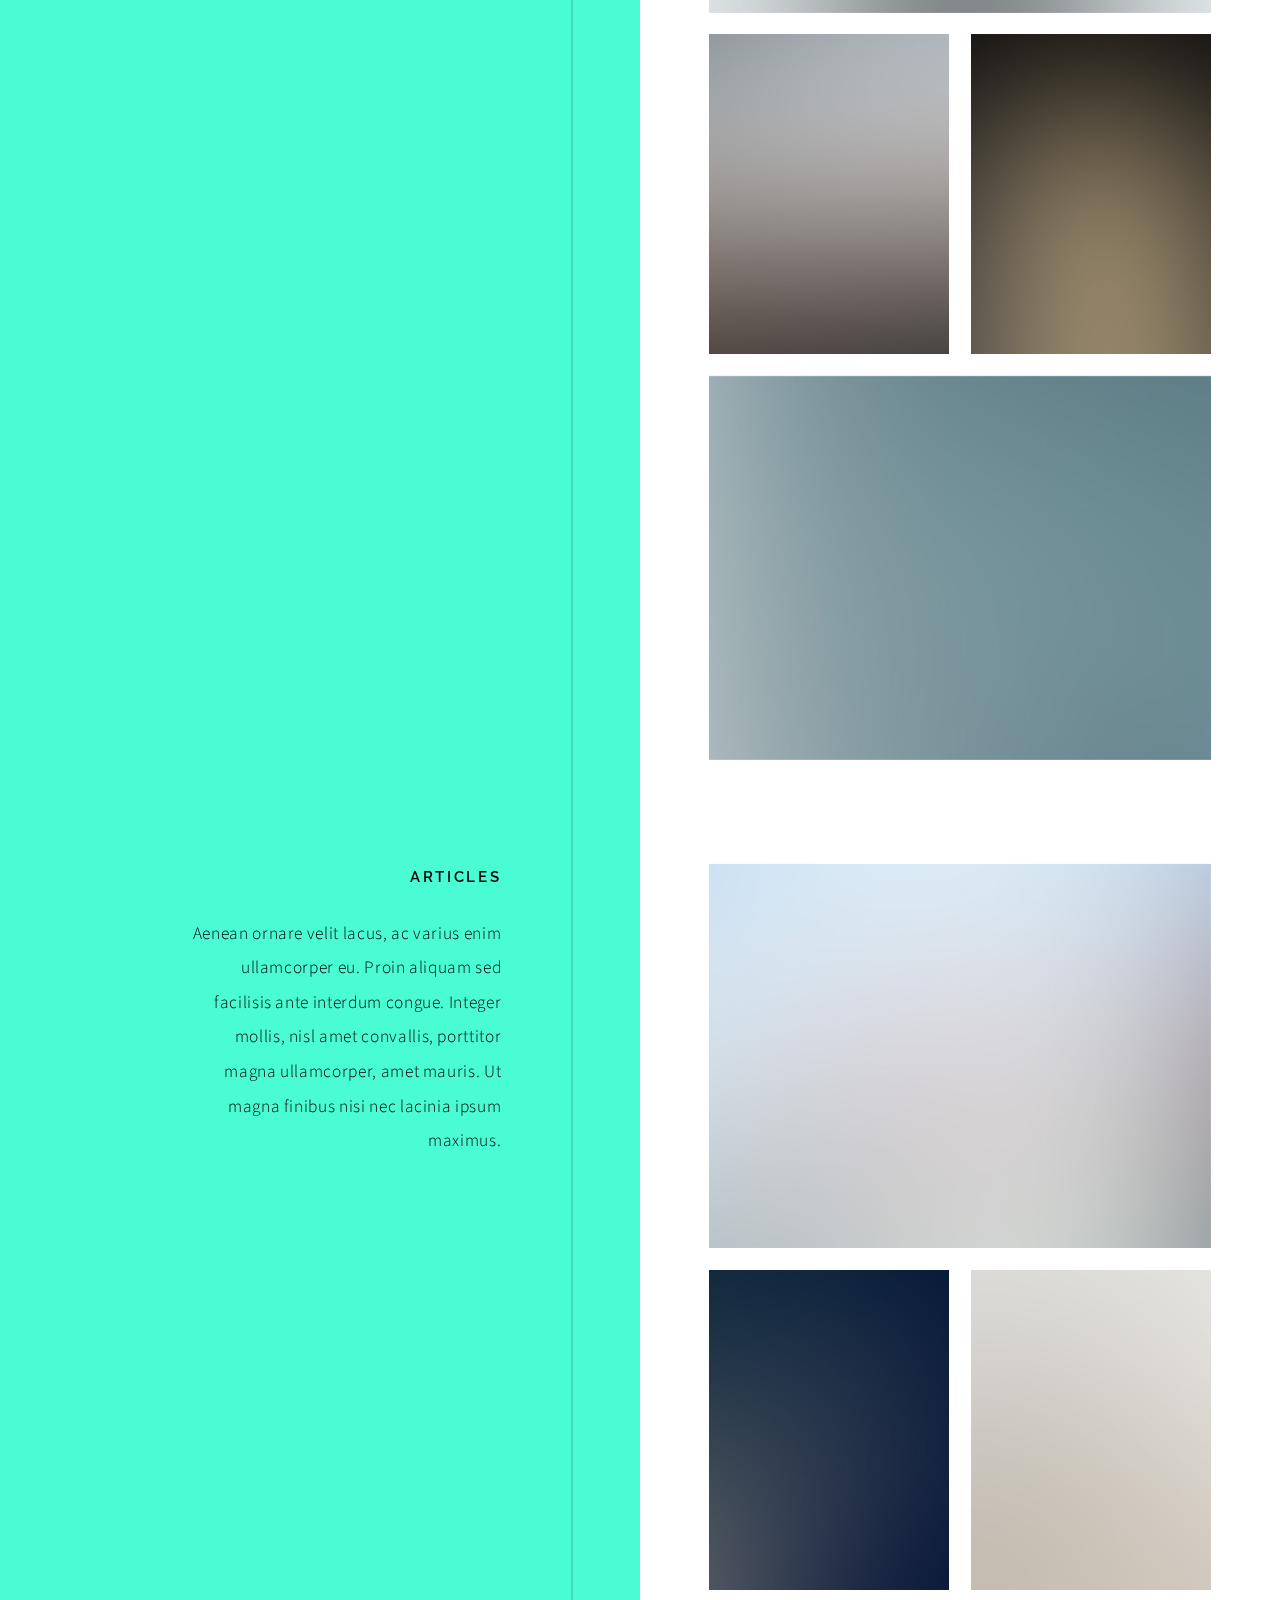
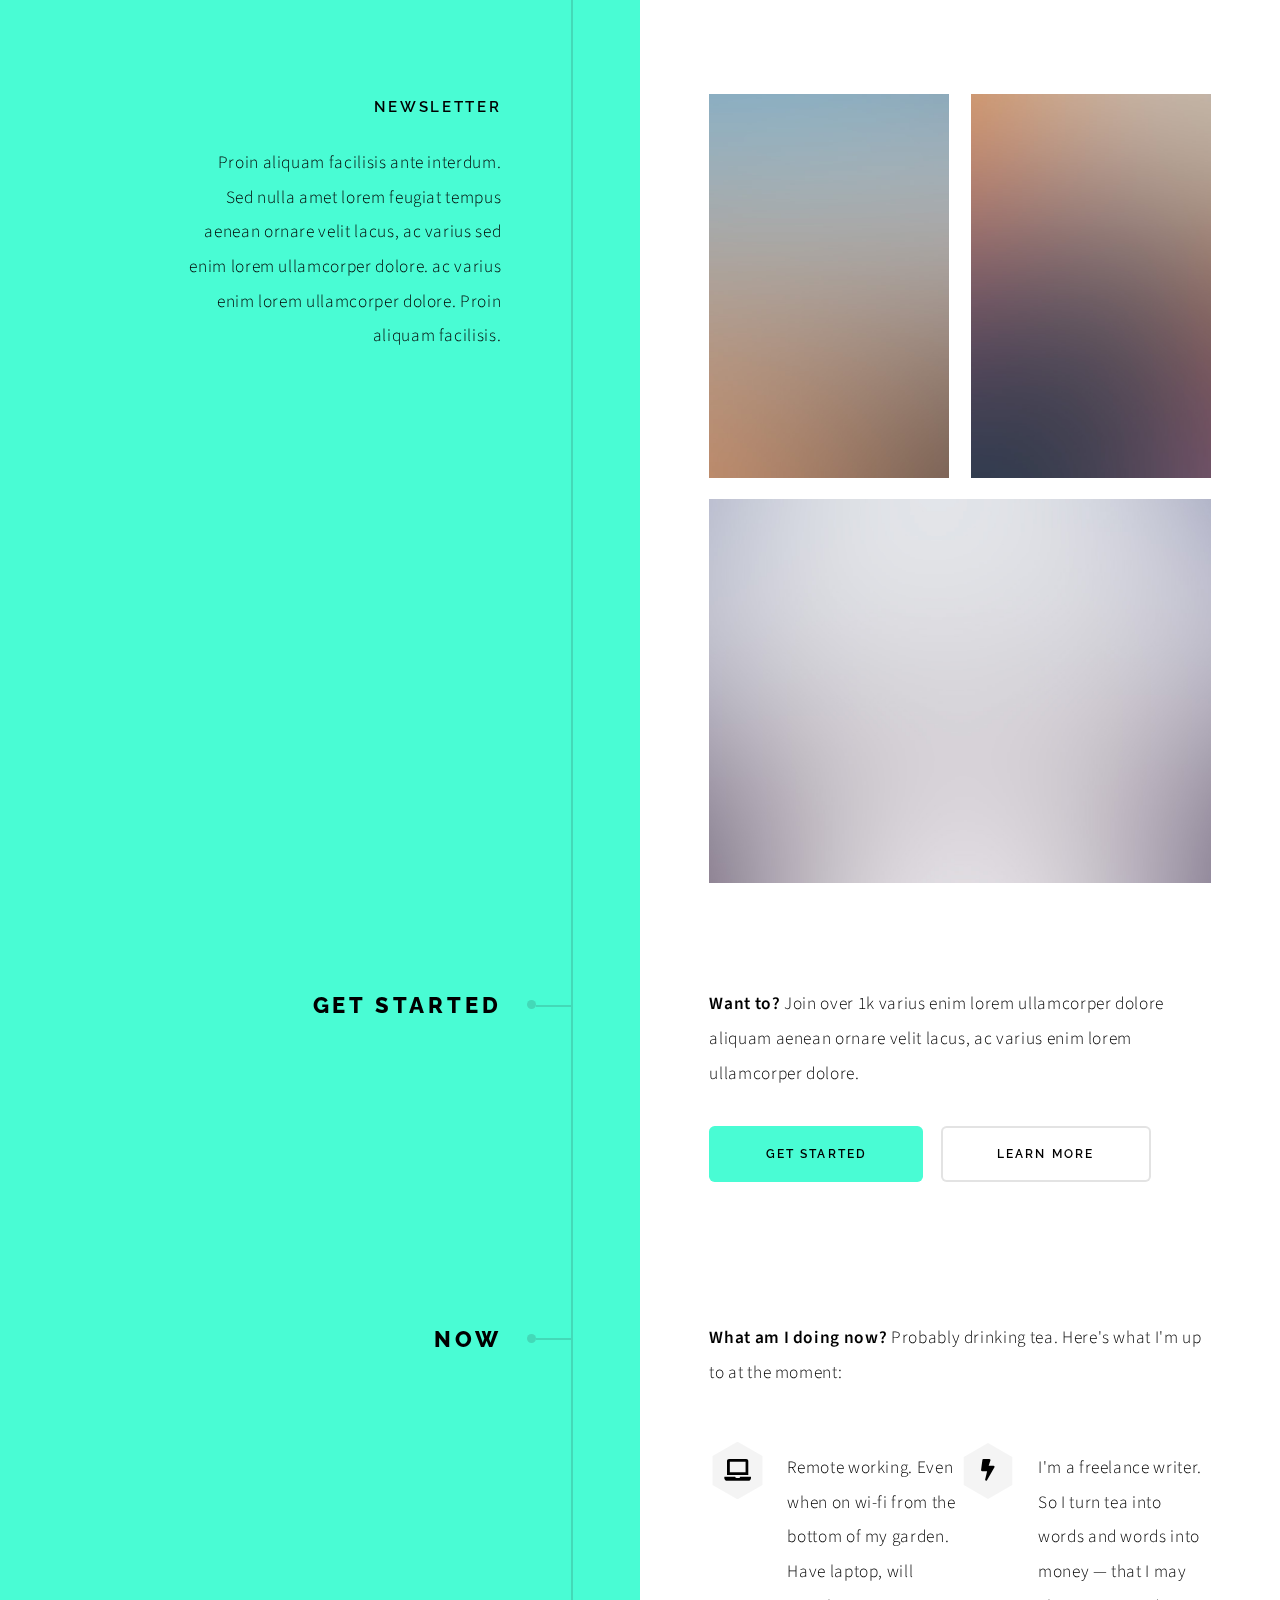
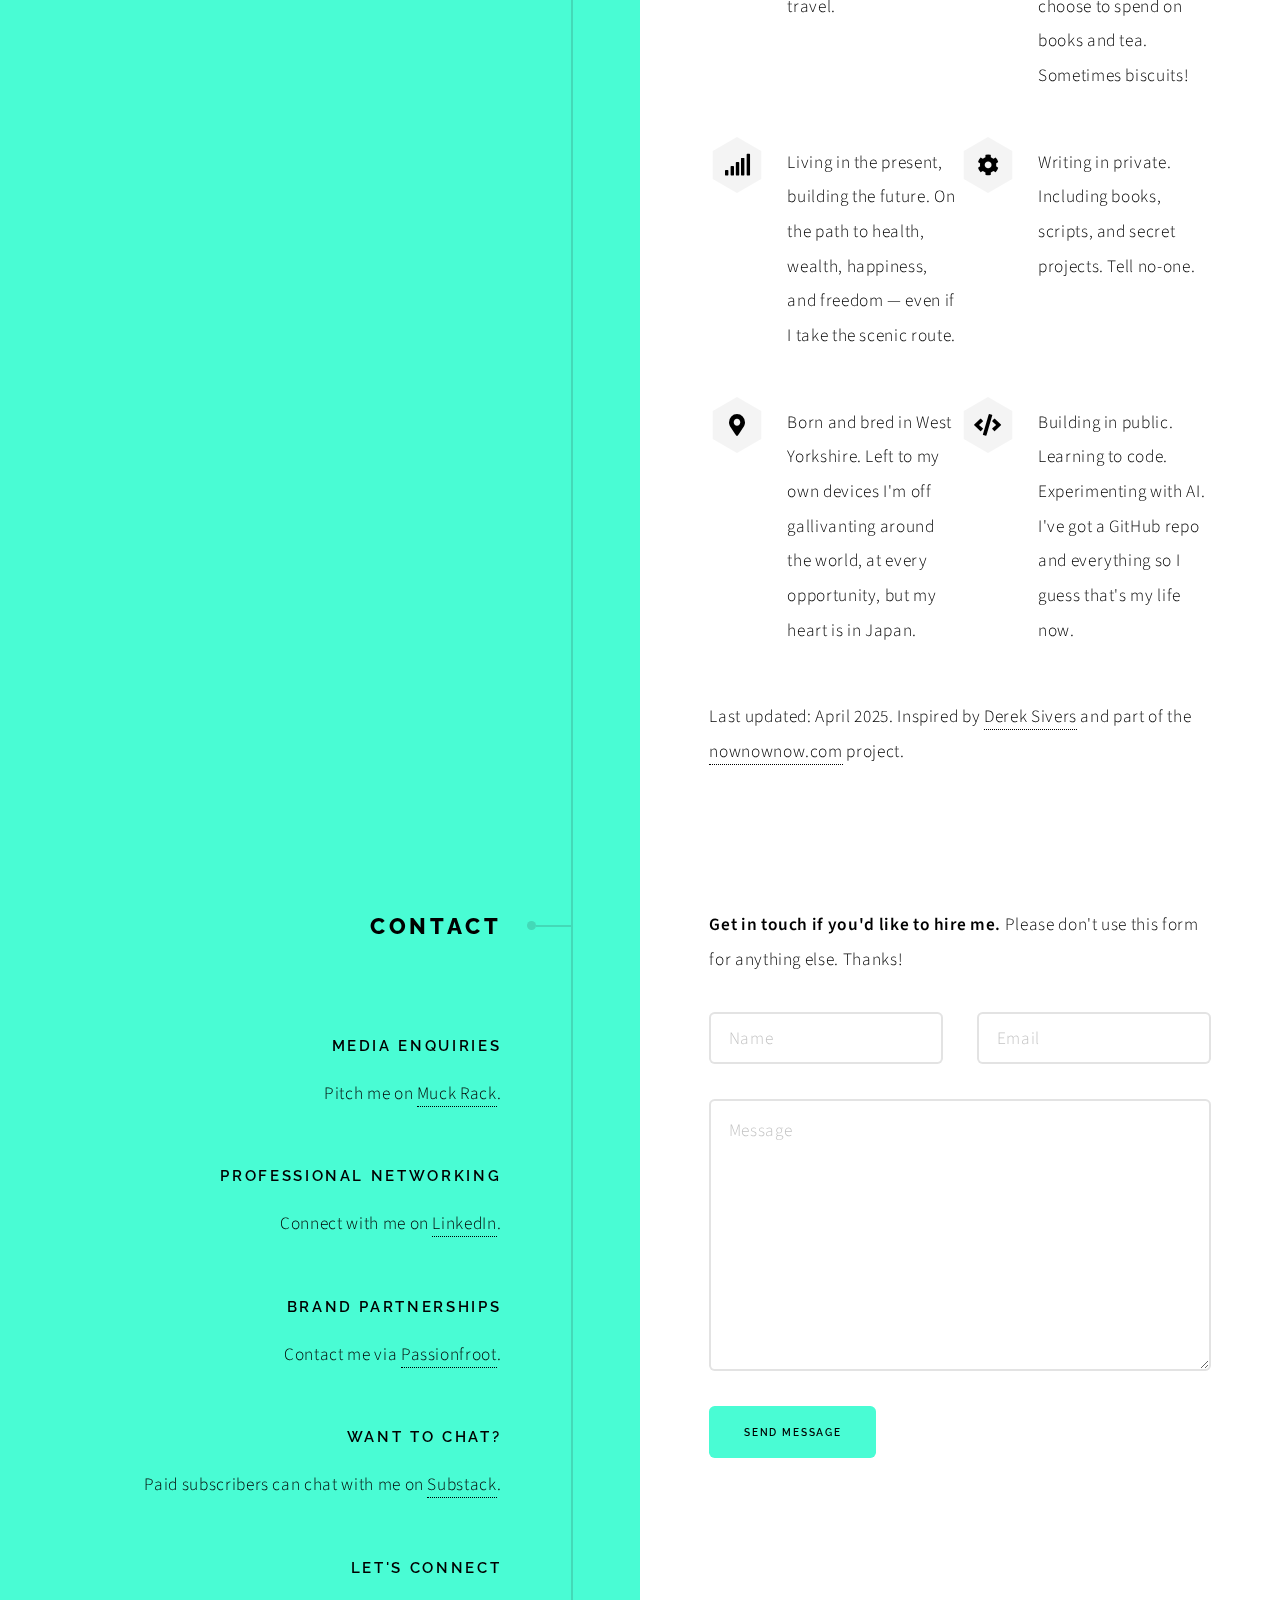
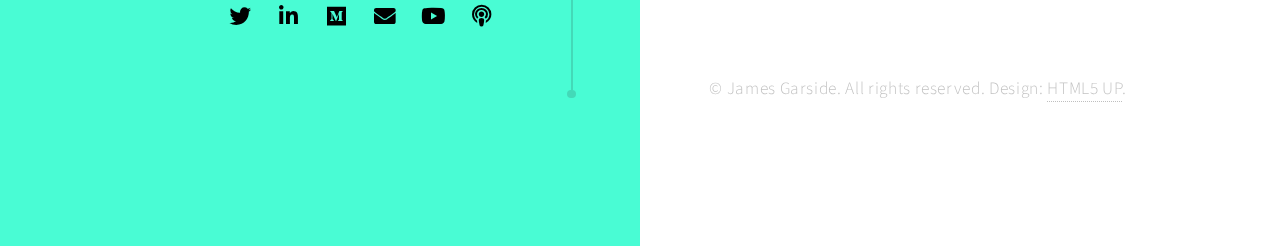
==== commit 4407a425: "update book" ====
--- a/index.html
+++ b/index.html
@@ -86,13 +86,11 @@
             
             <!-- Get Copy (right) -->
             <div style="flex: 1; min-width: 200px;">
-                <h3>Get A Copy</h3>
+                <h4>Get A Copy</h4>
                 <p><a href="#" class="button primary icon solid fa-shopping-cart">Amazon</a></p>
             </div>
         </div>
-        
-        <hr />
-        
+                
         <blockquote>
             <p>The highlight of the stories collected here is James Garside's 'American Policeman.' A glimpse into the mind of a disturbed man, it's a well-crafted tale reminiscent of Chris Morris' darker material.</p>
             <cite>— The Leeds Guide</cite>
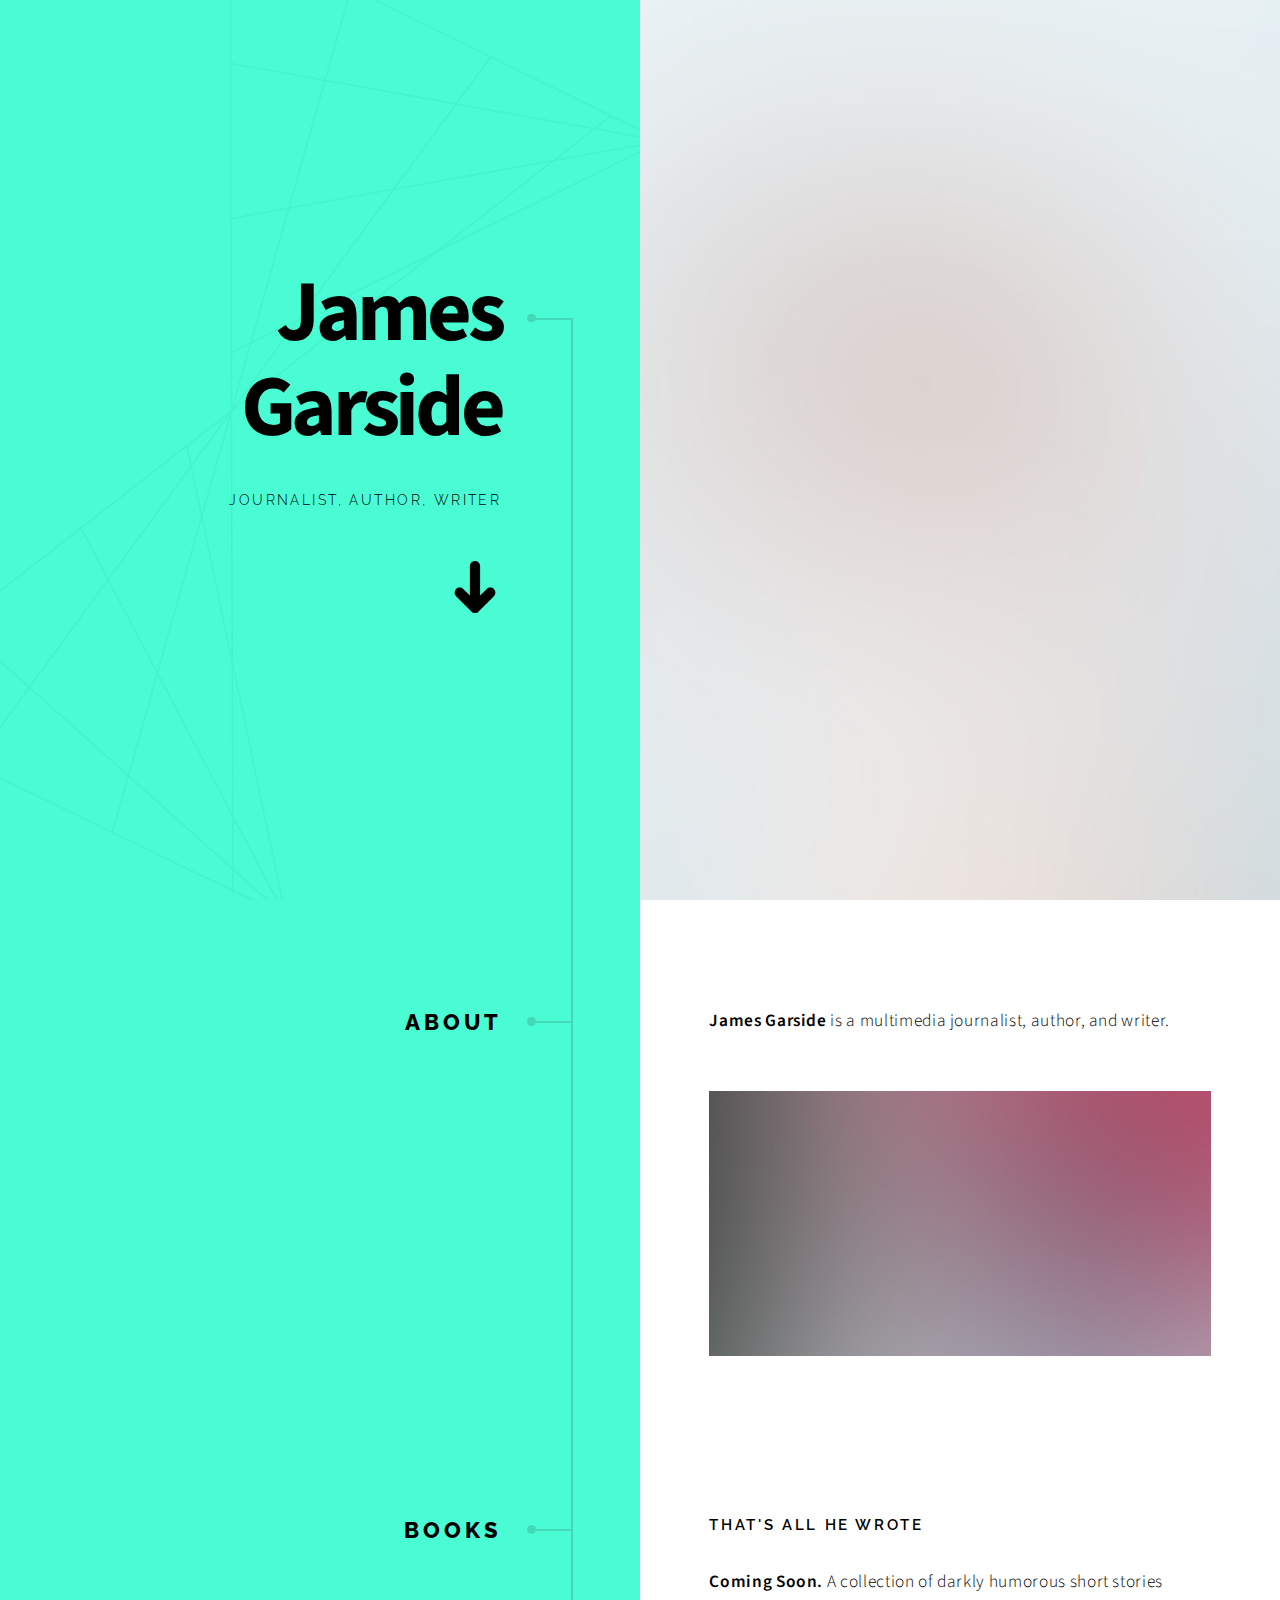
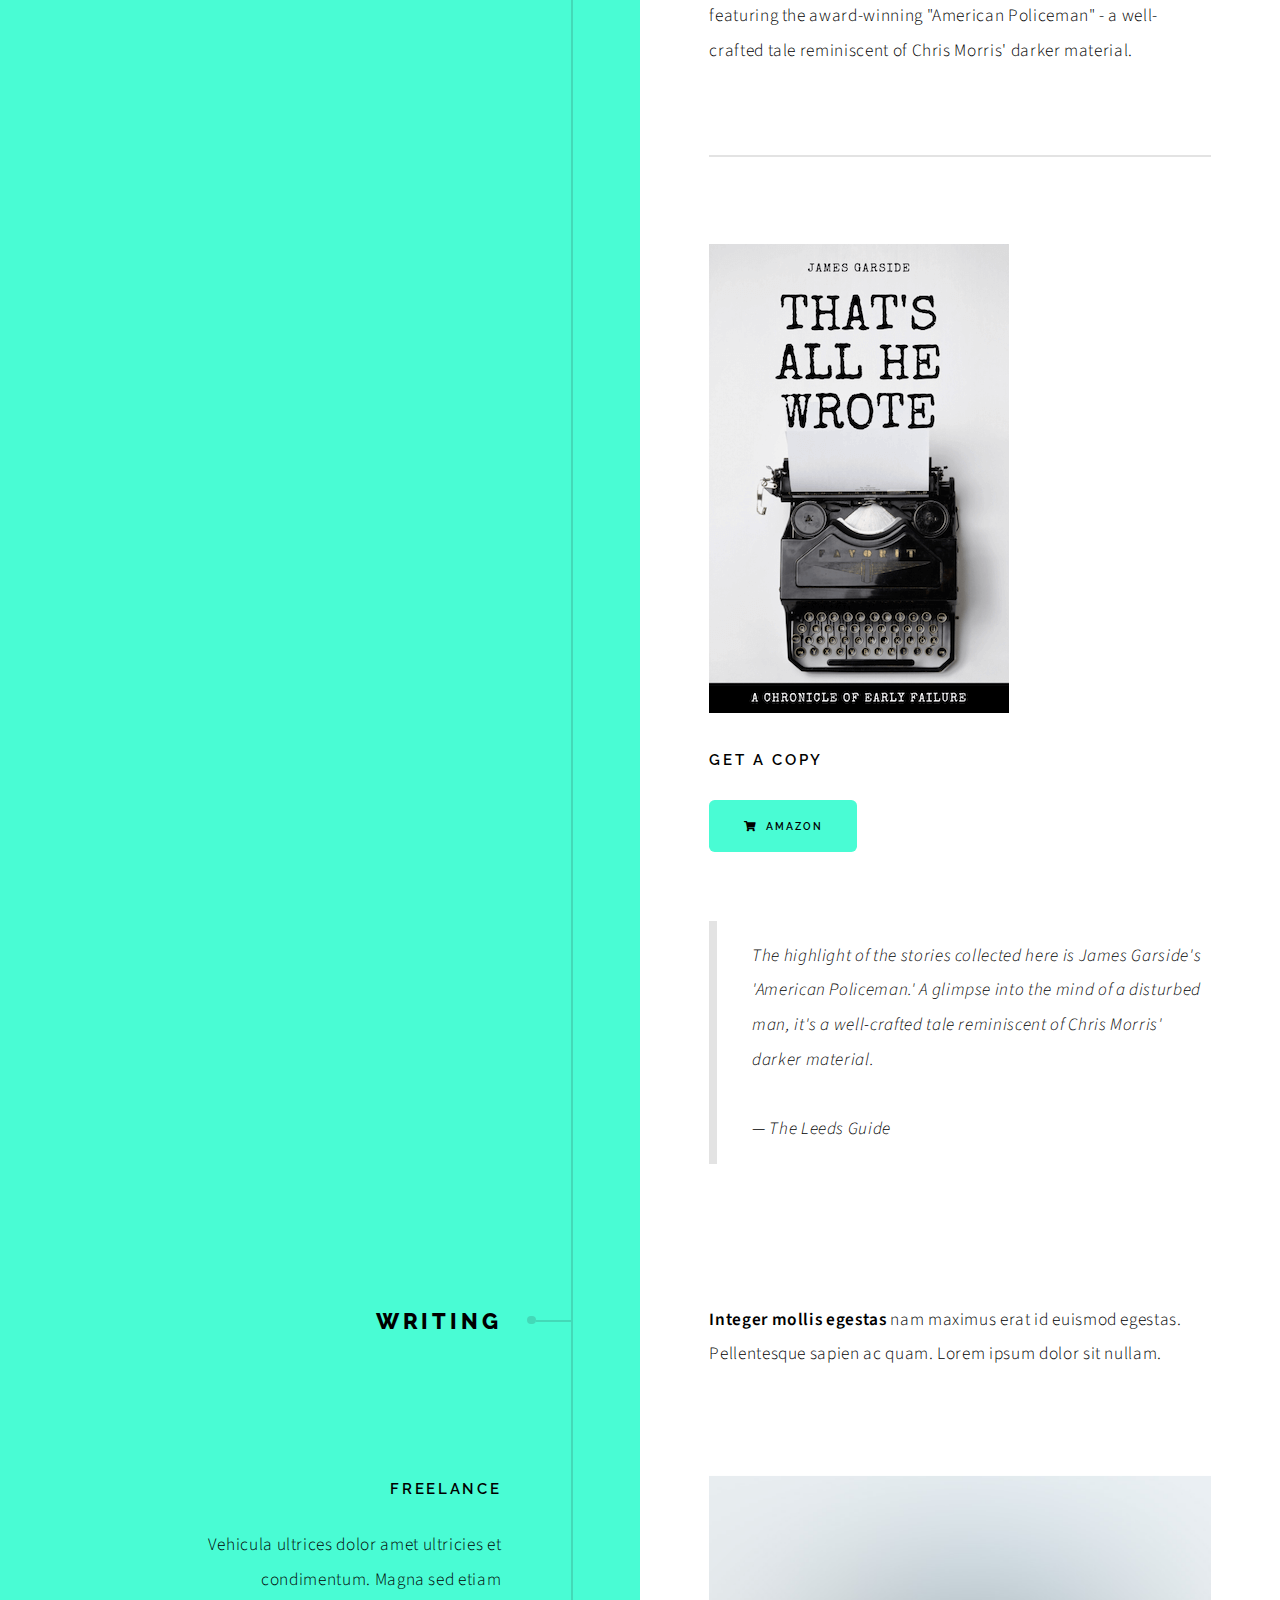
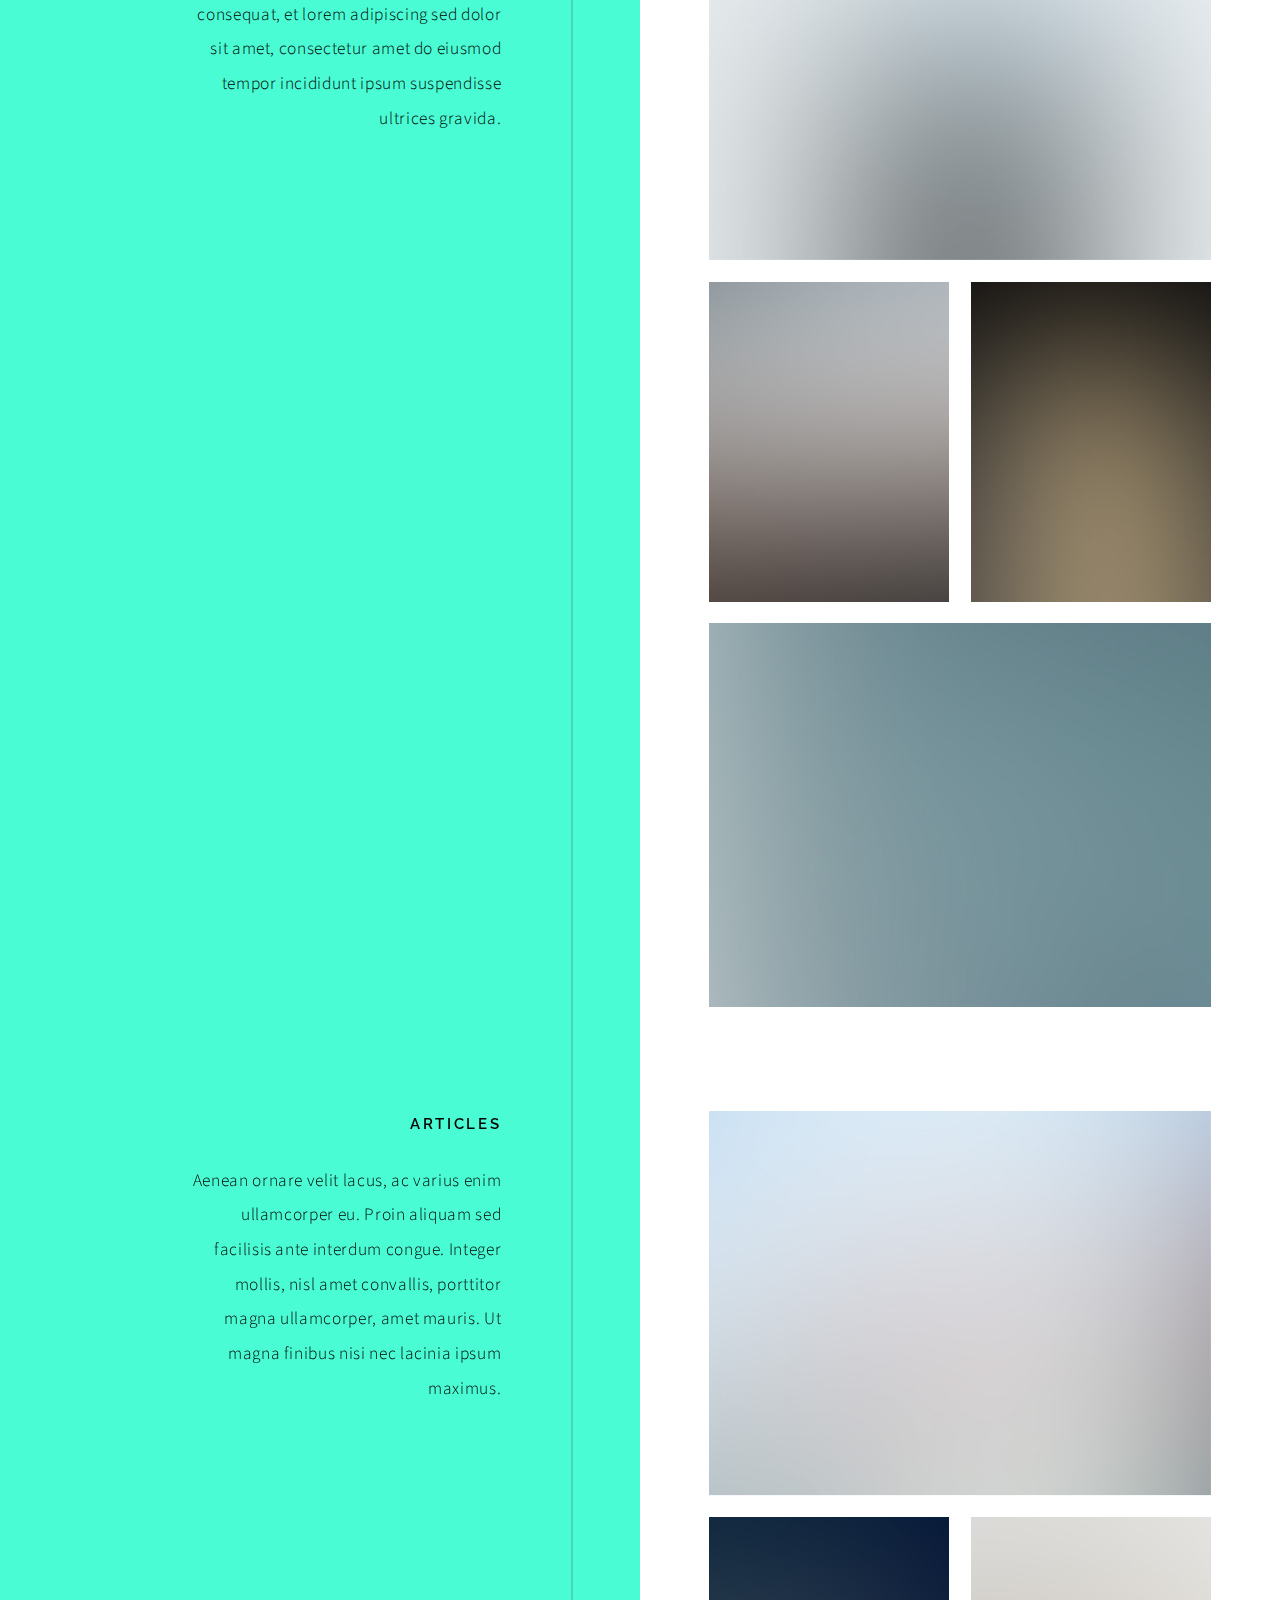
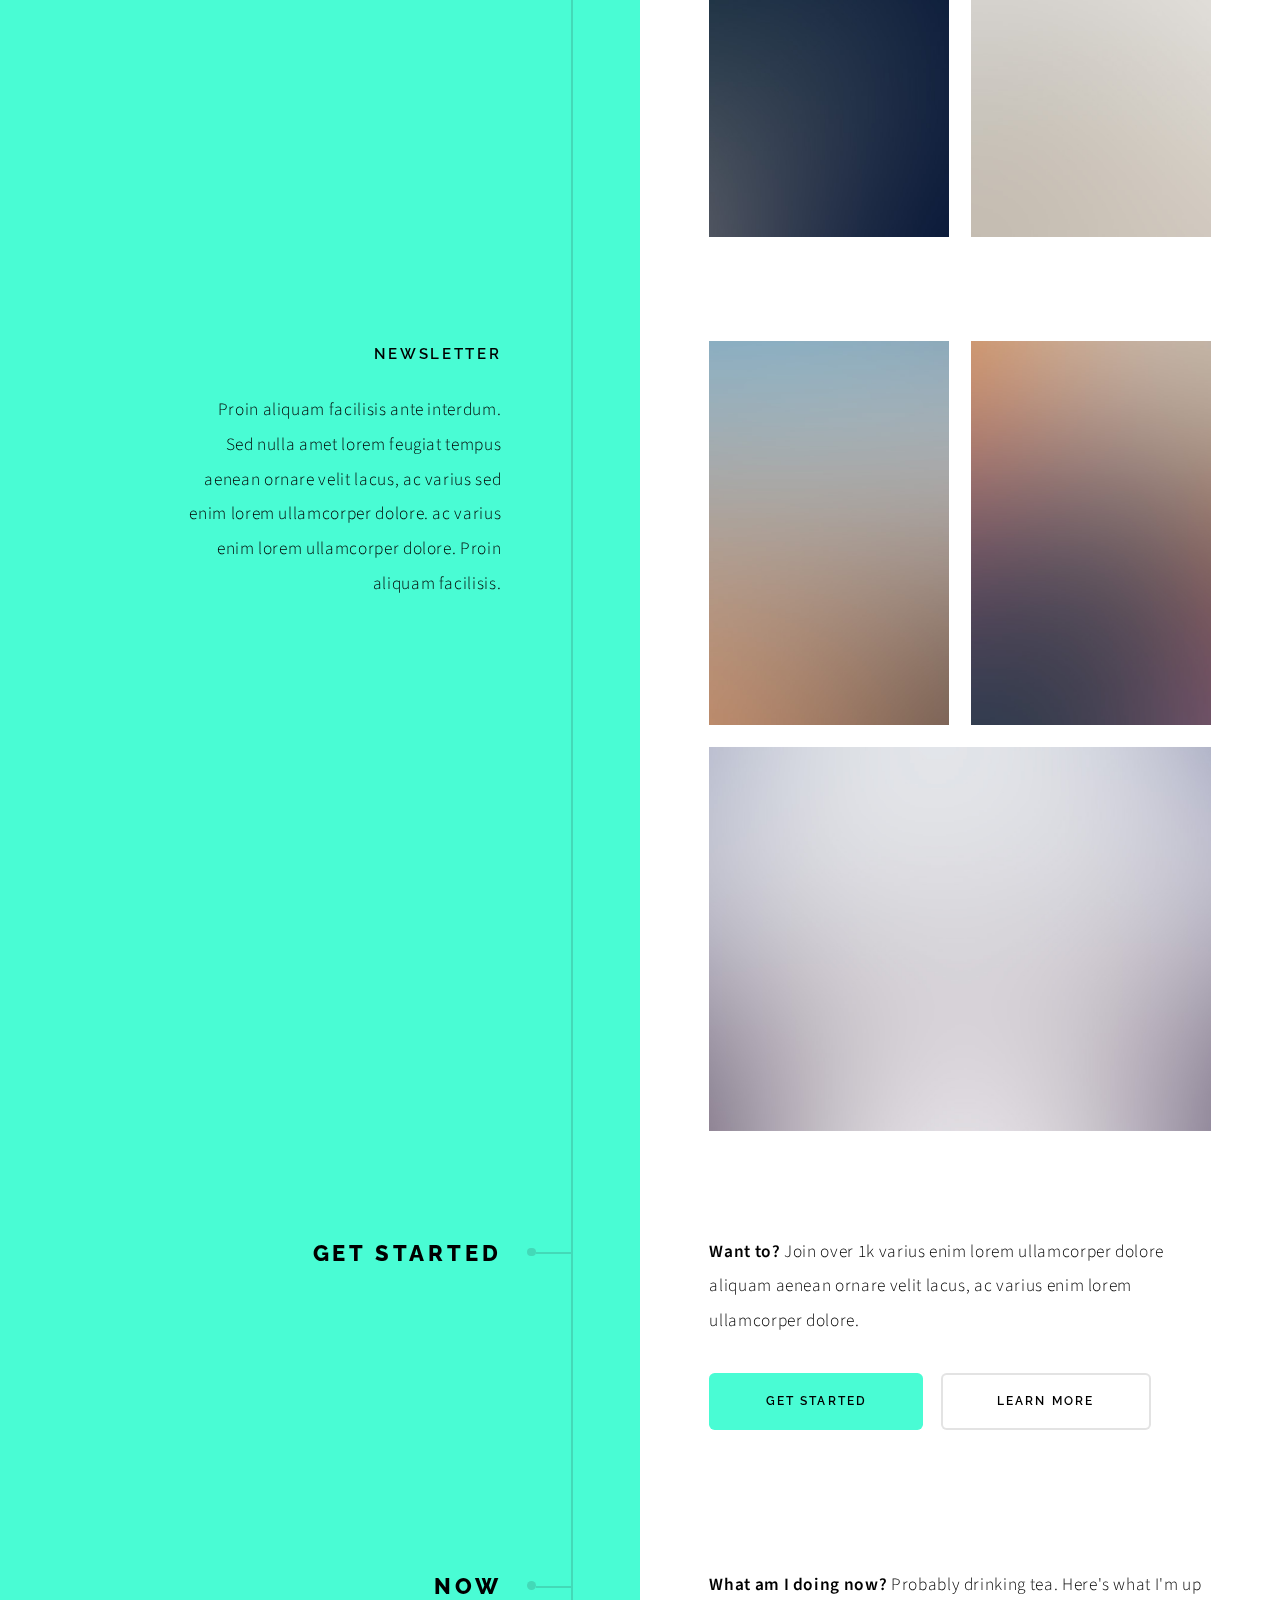
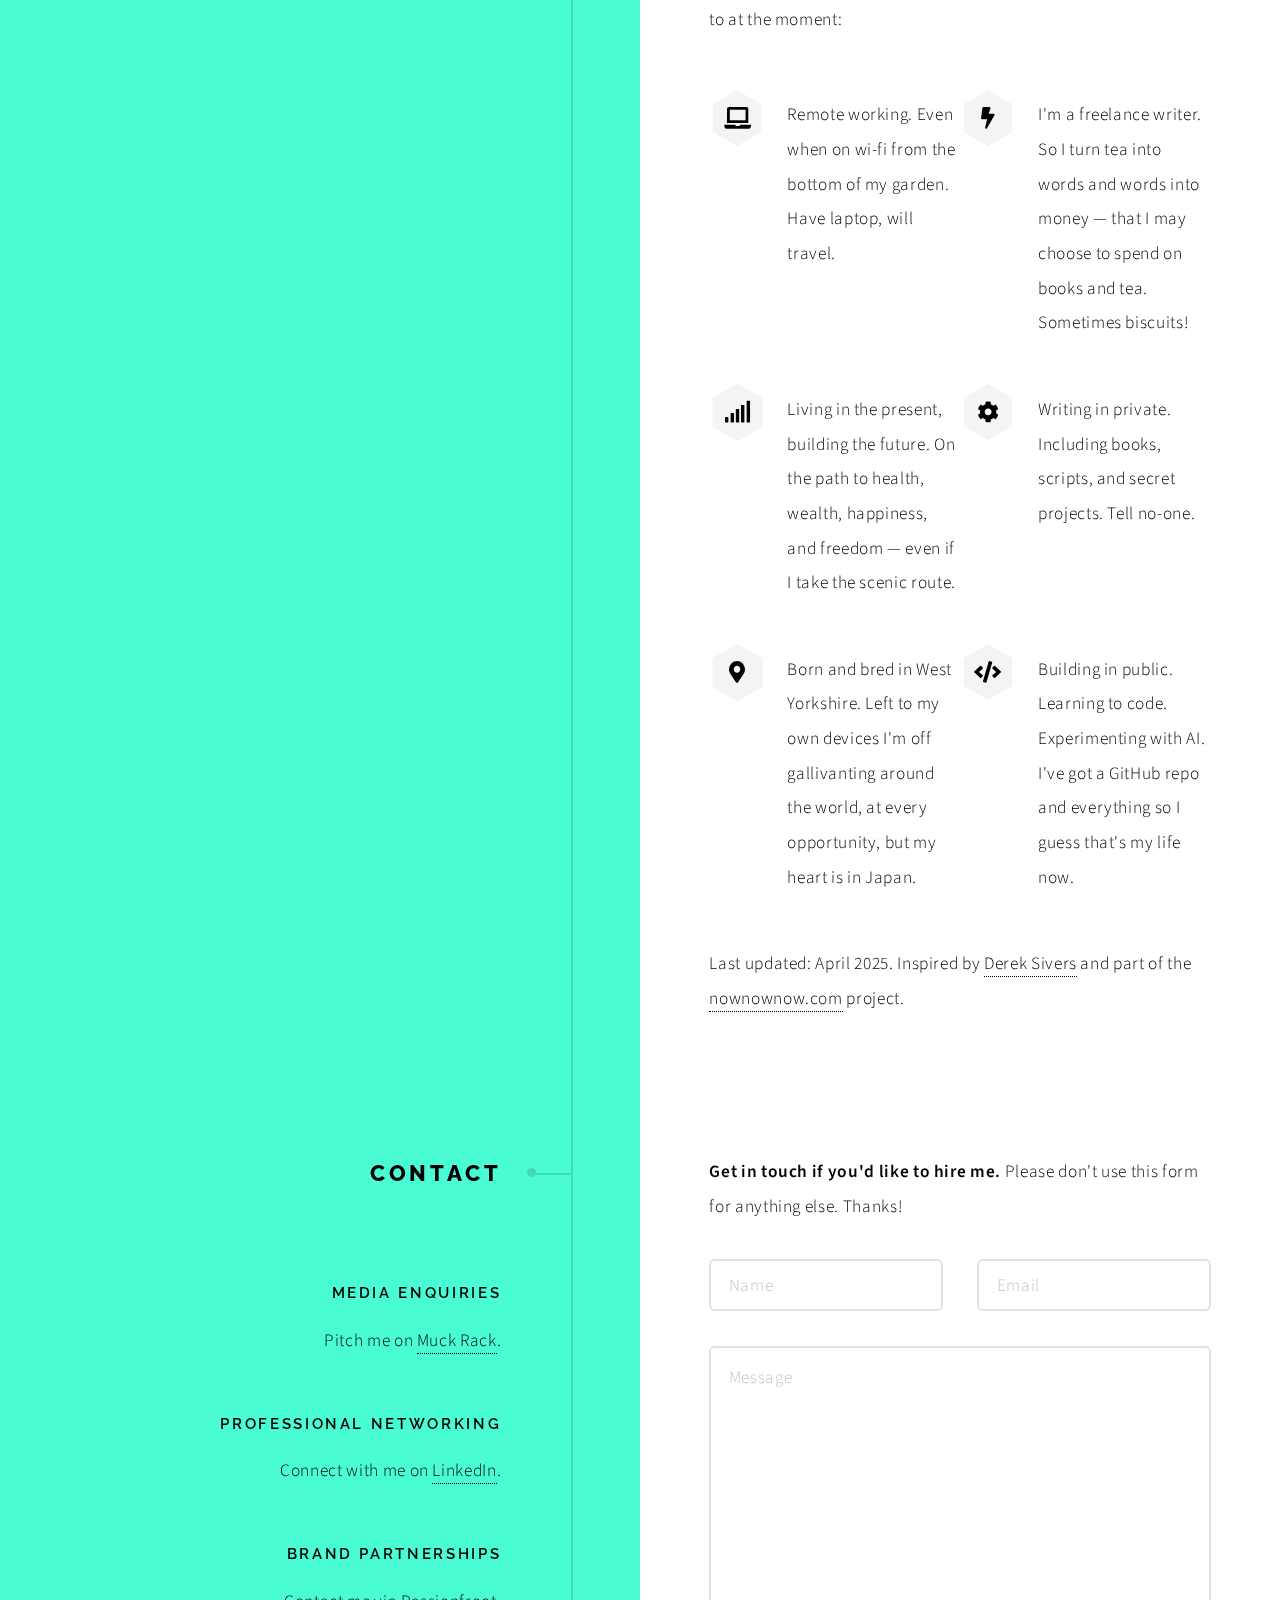
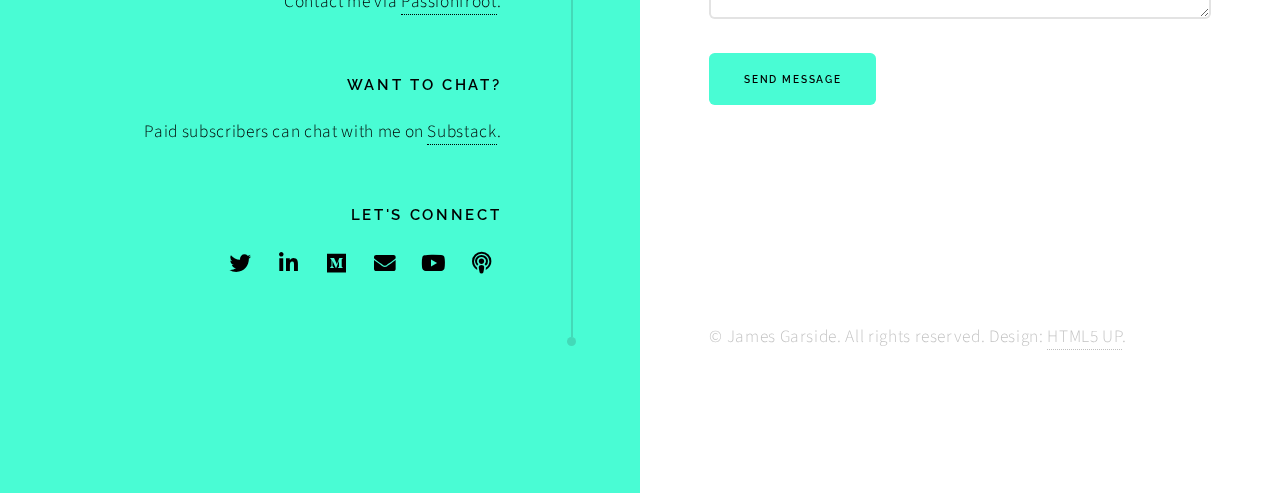
==== commit 48c7ebb8: "update books section" ====
--- a/index.html
+++ b/index.html
@@ -45,27 +45,6 @@
 							<span class="image main"><img src="images/pic02.jpg" alt="" /></span>
 						</div>
 					</section>
-
-<!-- Section -->
-<section>
-	<header>
-		<h2>Books</h2>
-	</header>
-	<div class="content">
-		<h3>That's All He Wrote</h3>
-		<p><strong>Coming Soon.</strong> sit amet consectetur adipiscing elit. Duis dapibus rutrum facilisis. Class aptent taciti sociosqu ad litora torquent per conubia nostra, per inceptos himenaeos. Etiam tristique libero eu nibh porttitor amet fermentum. Nullam venenatis erat id vehicula ultrices sed ultricies condimentum. Magna sed etiam consequat, et lorem adipiscing sed nulla. Volutpat nisl et tempus et dolor libero, feugiat magna tempus, sed et lorem adipiscing.</p>
-		<hr />
-		<span class="image"><img src="/images/james-garside-thats-all-he-wrote-cover-tiny.png" alt="That's All He Wrote - Book Cover">
-		</span>
-		
-		<p><a href="#" class="button primary icon solid fa-shopping-cart">Amazon</a></p>
-	<div class="content">
-		<hr />
-	
-		<blockquote>The highlight of the stories collected here is James
-			Garside's 'American Policeman.' A glimpse into the mind of a disturbed man, it's a well-crafted tale reminiscent of Chris Morris' darker material. — The Leeds Guide</blockquote>
-	</div>
-</section>
 
 <!-- Section -->
 <section>
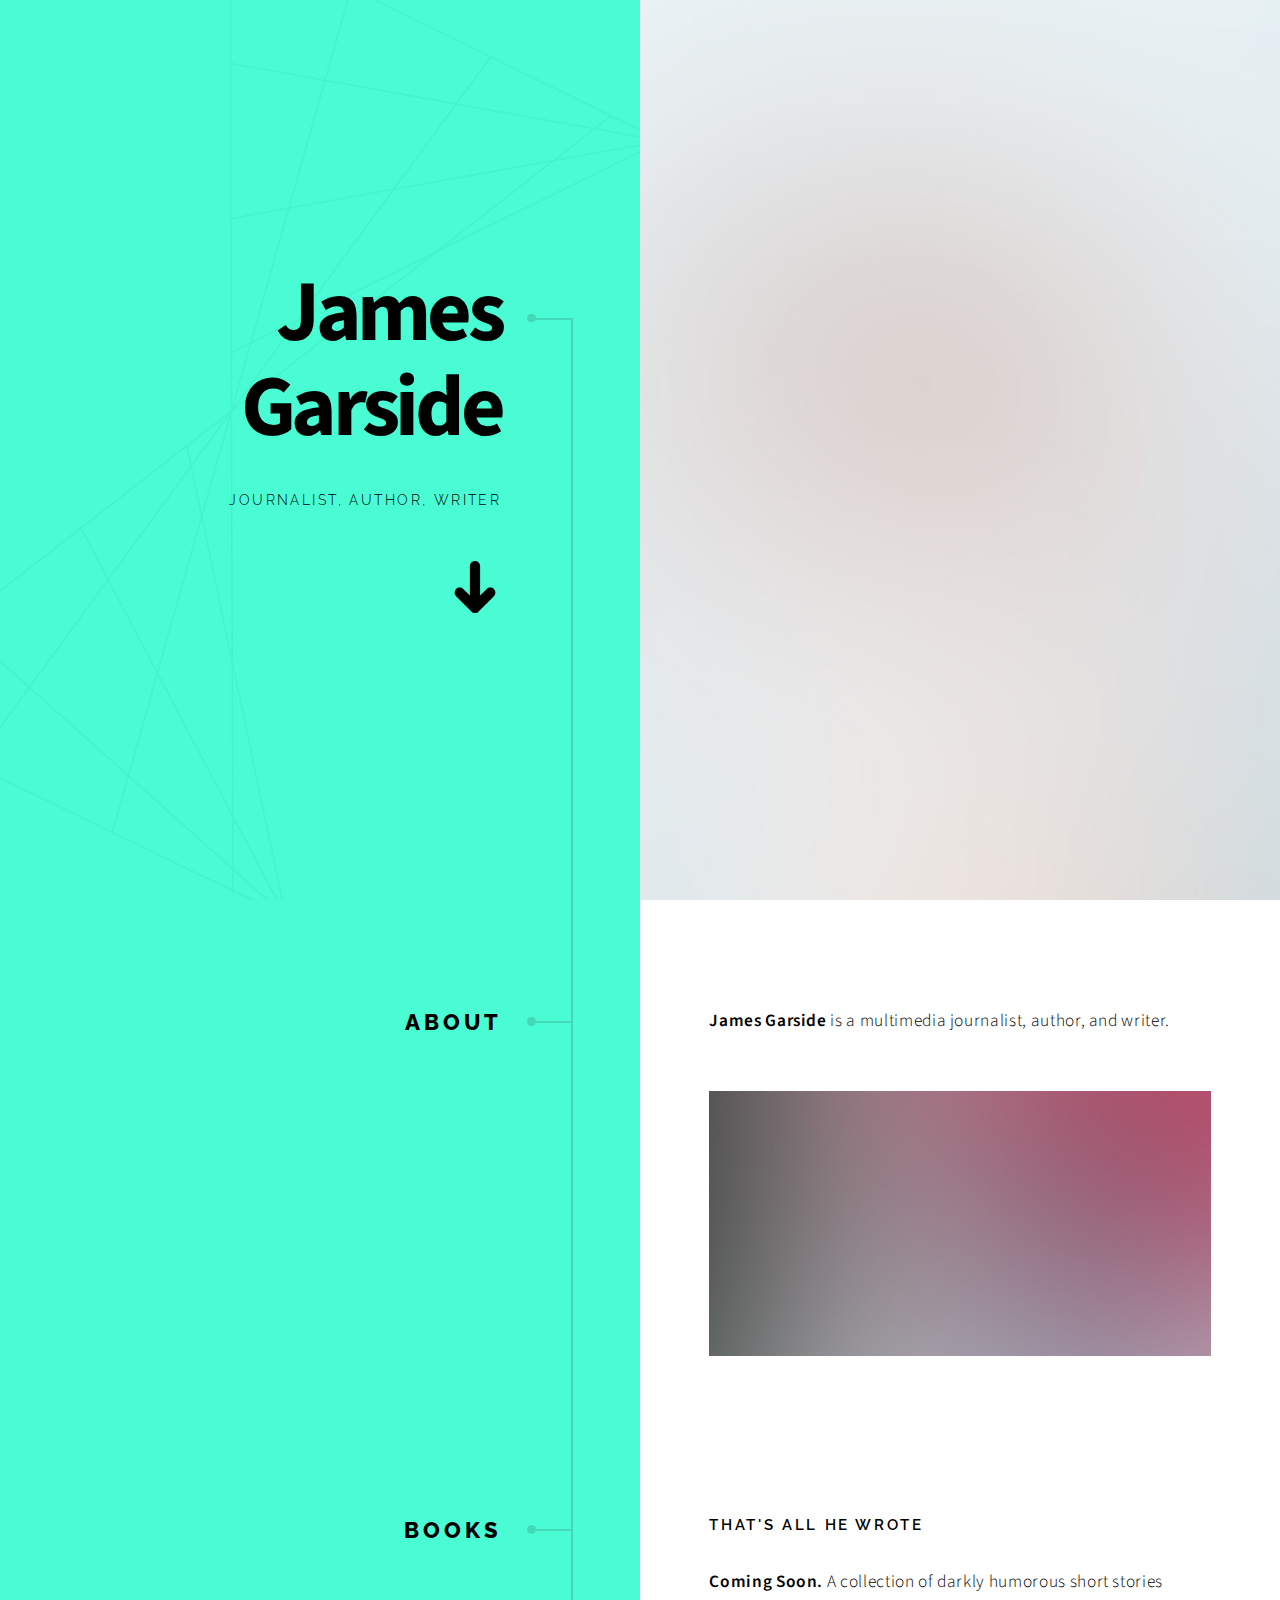
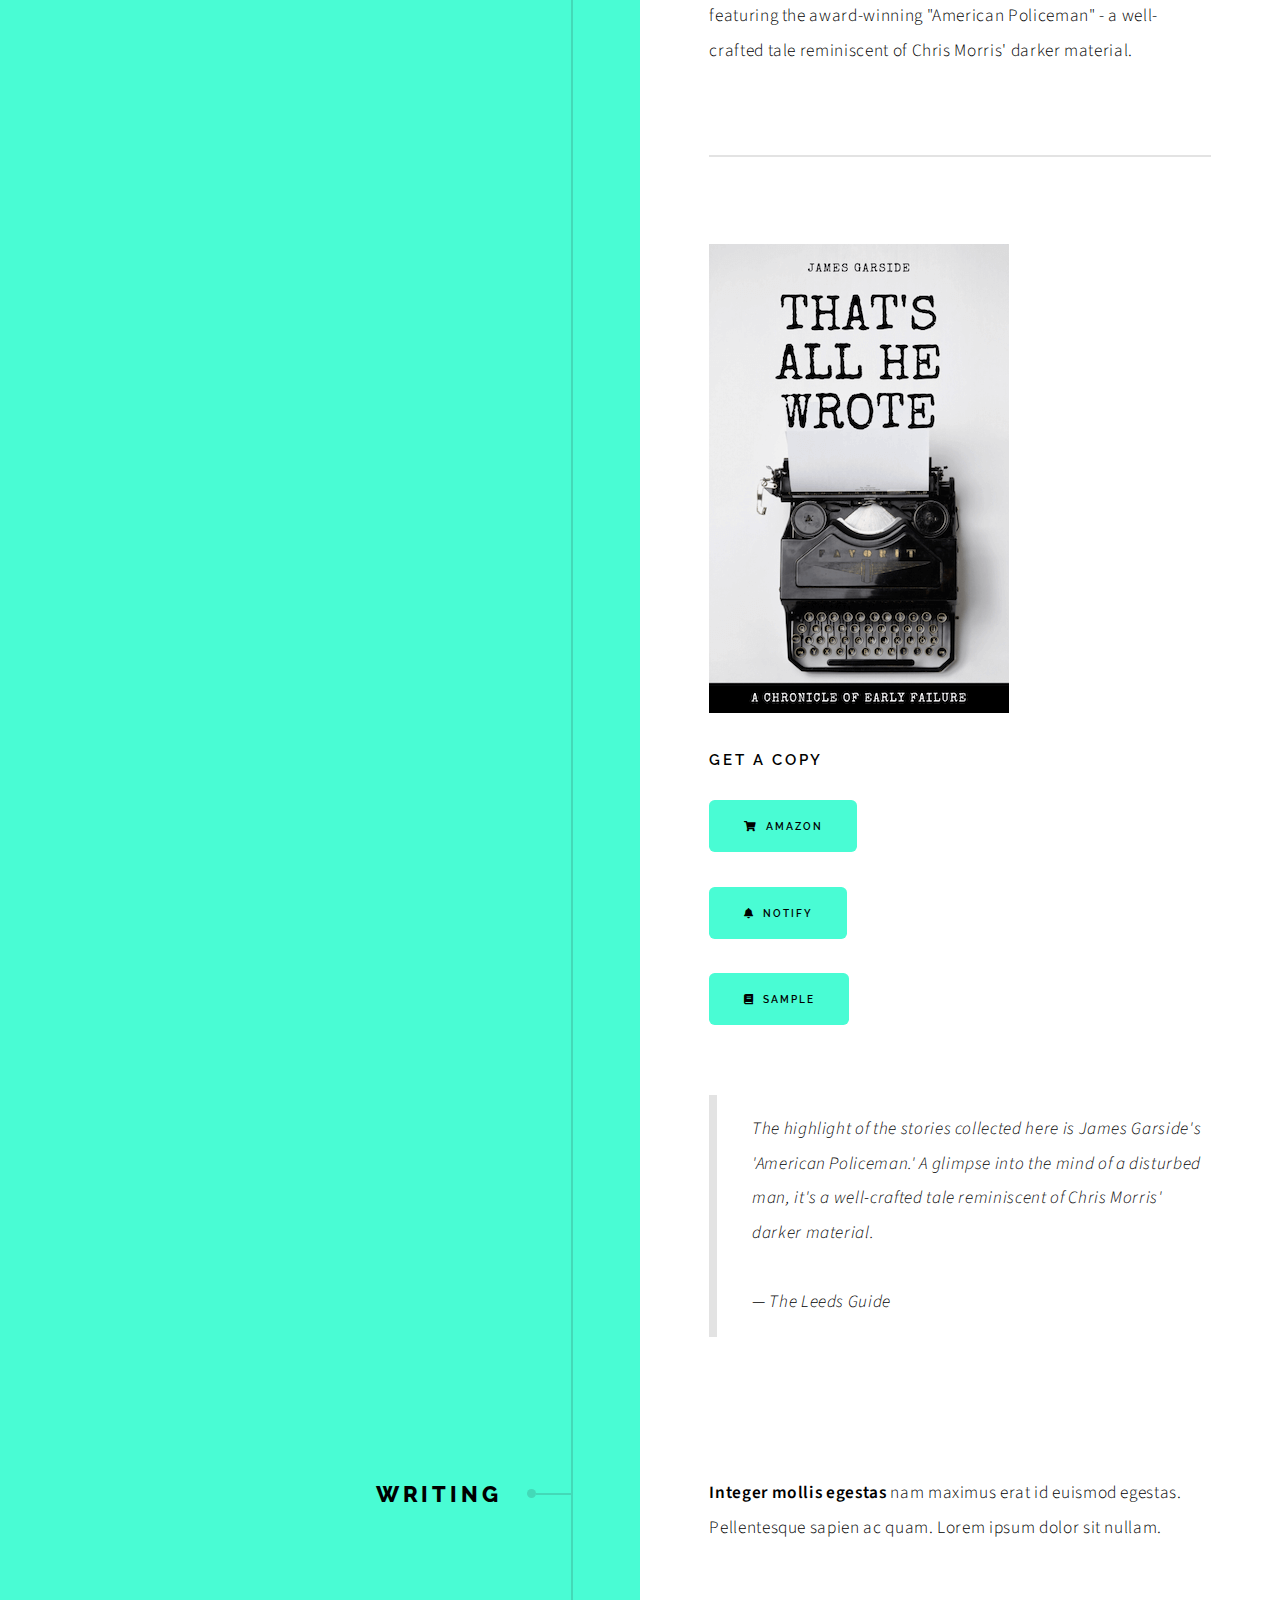
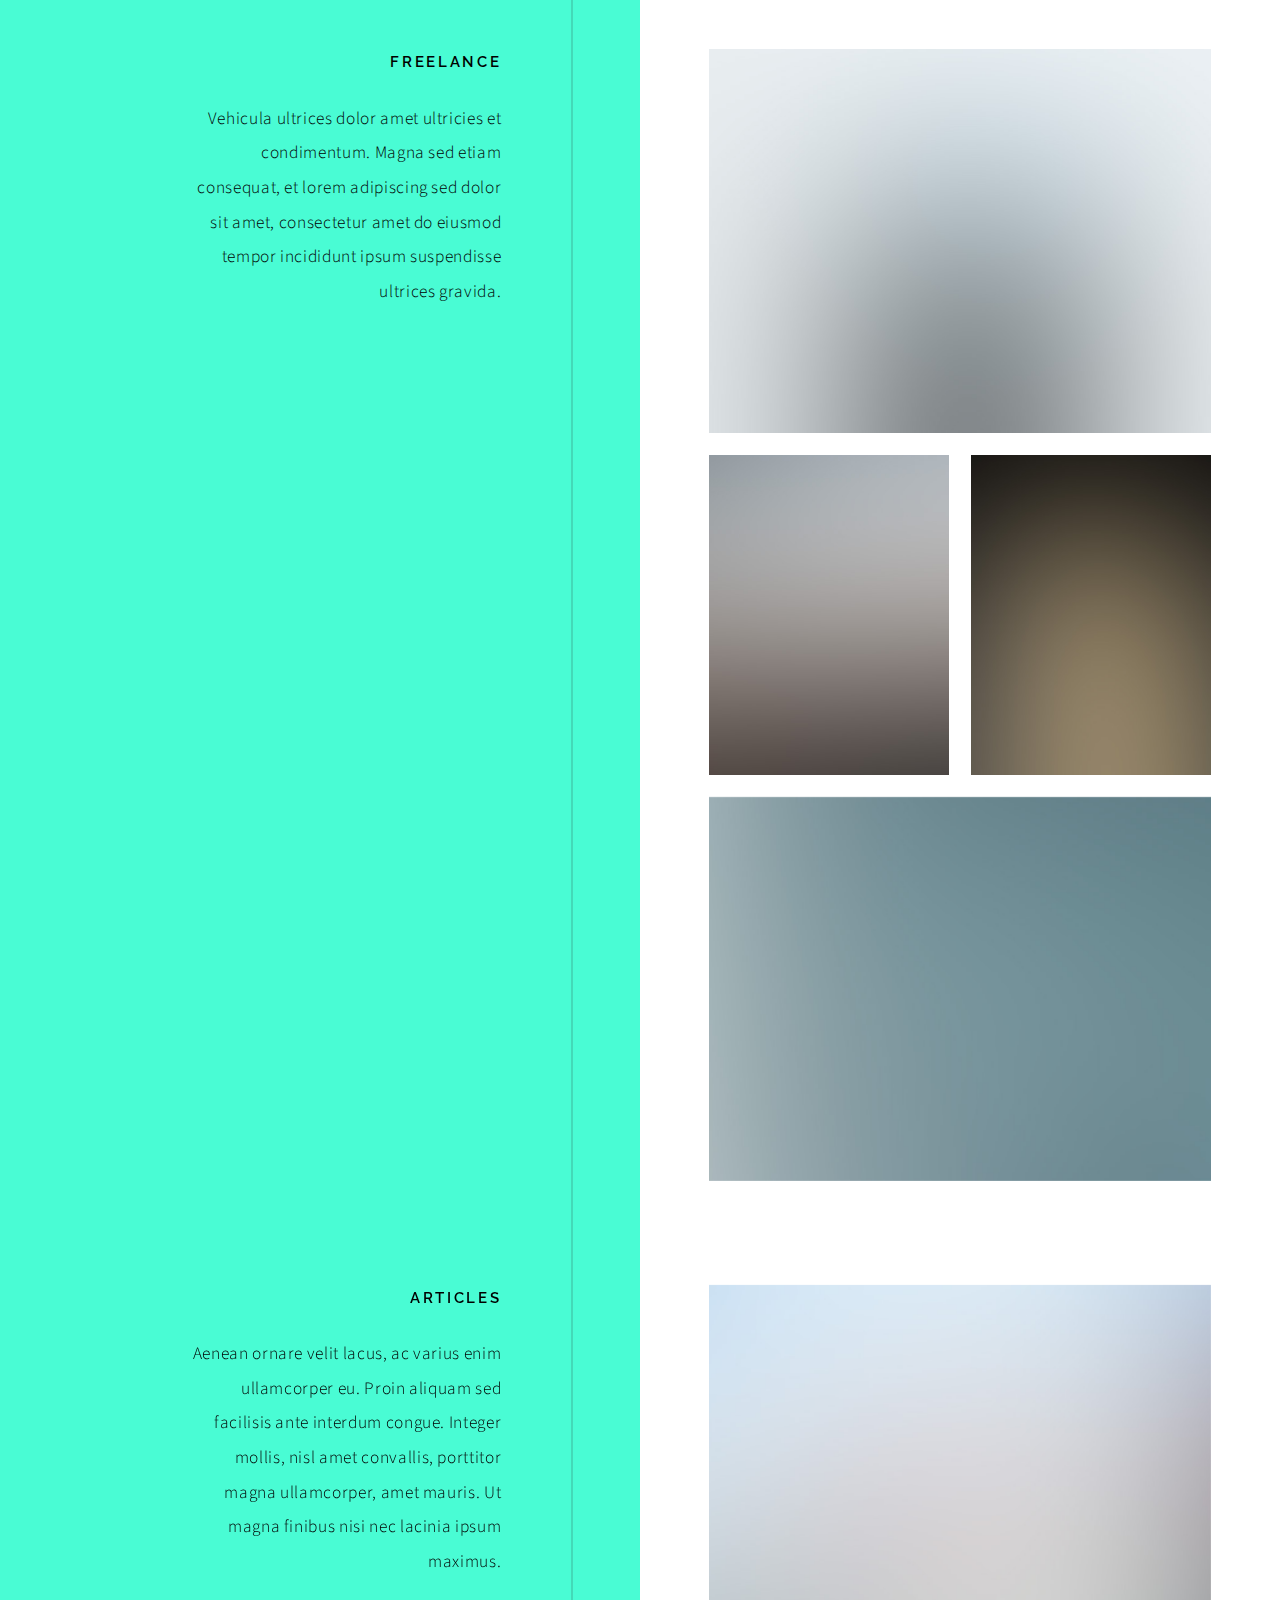
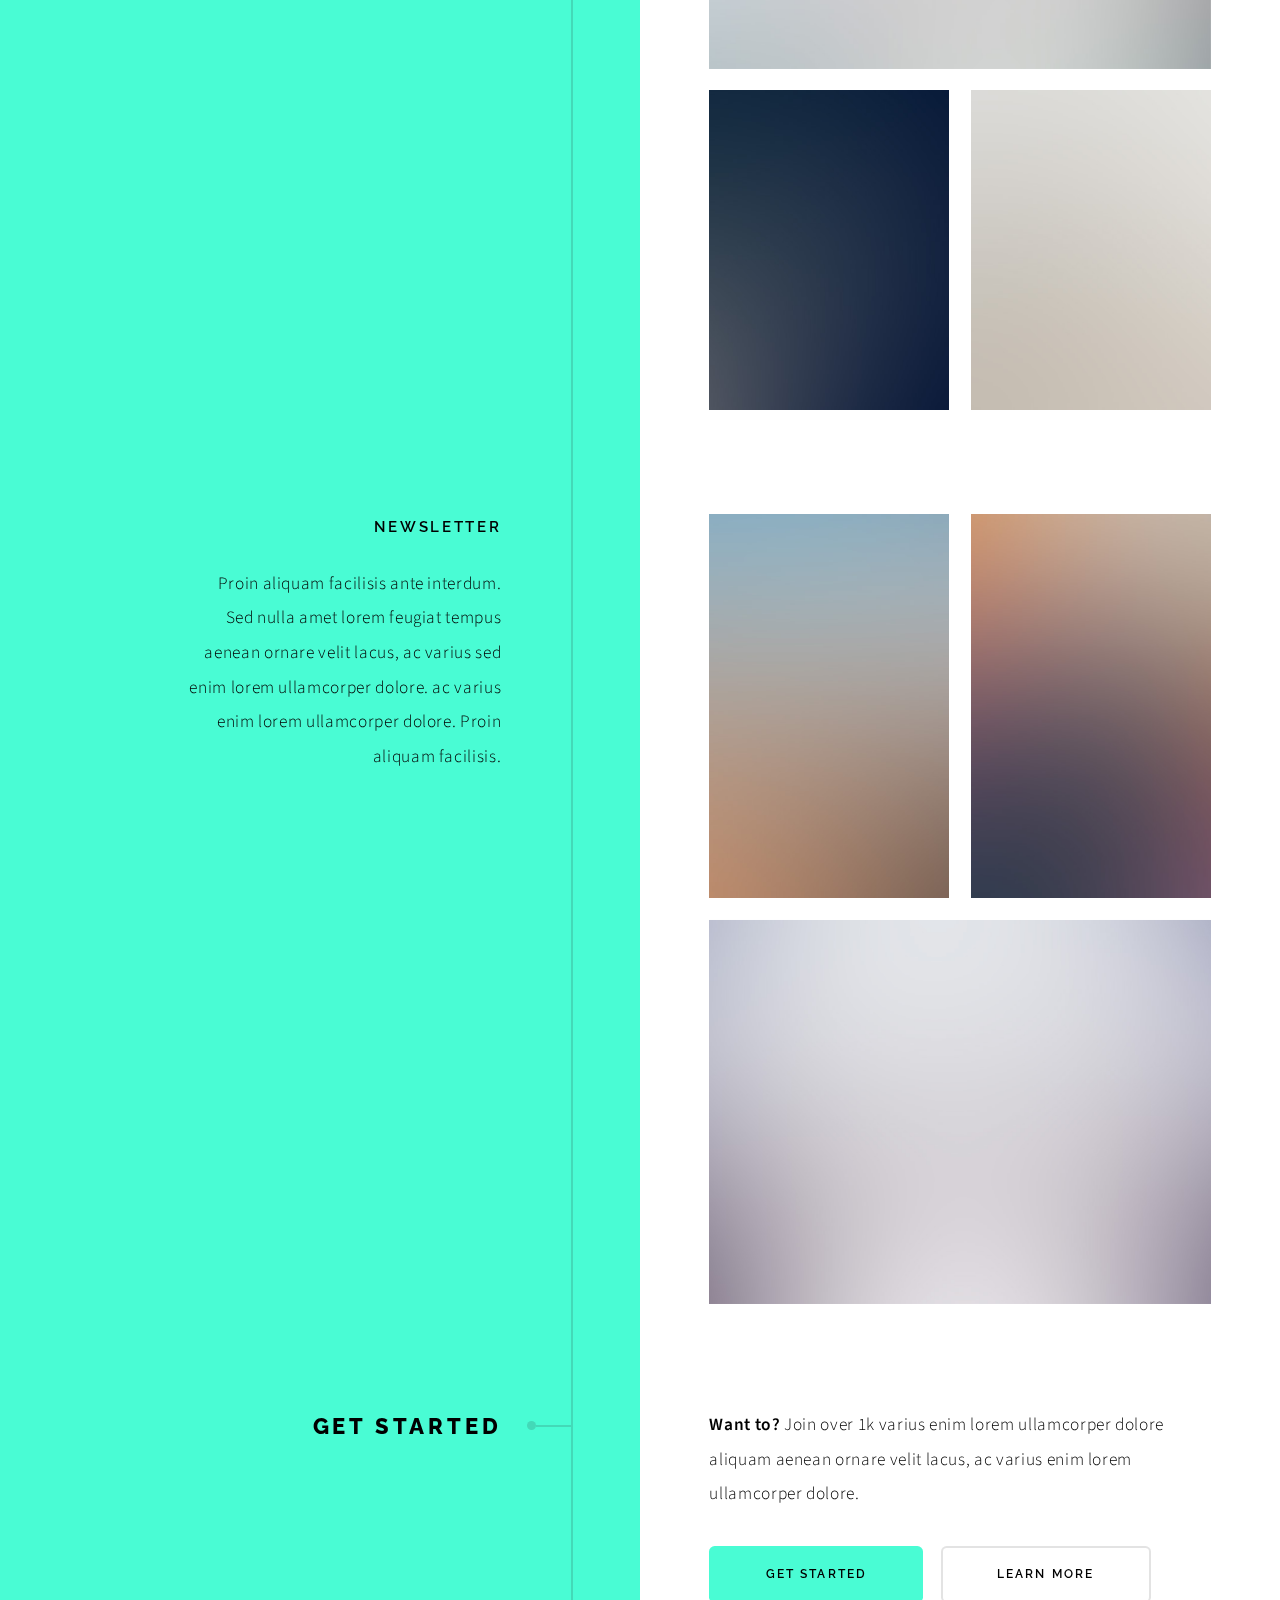
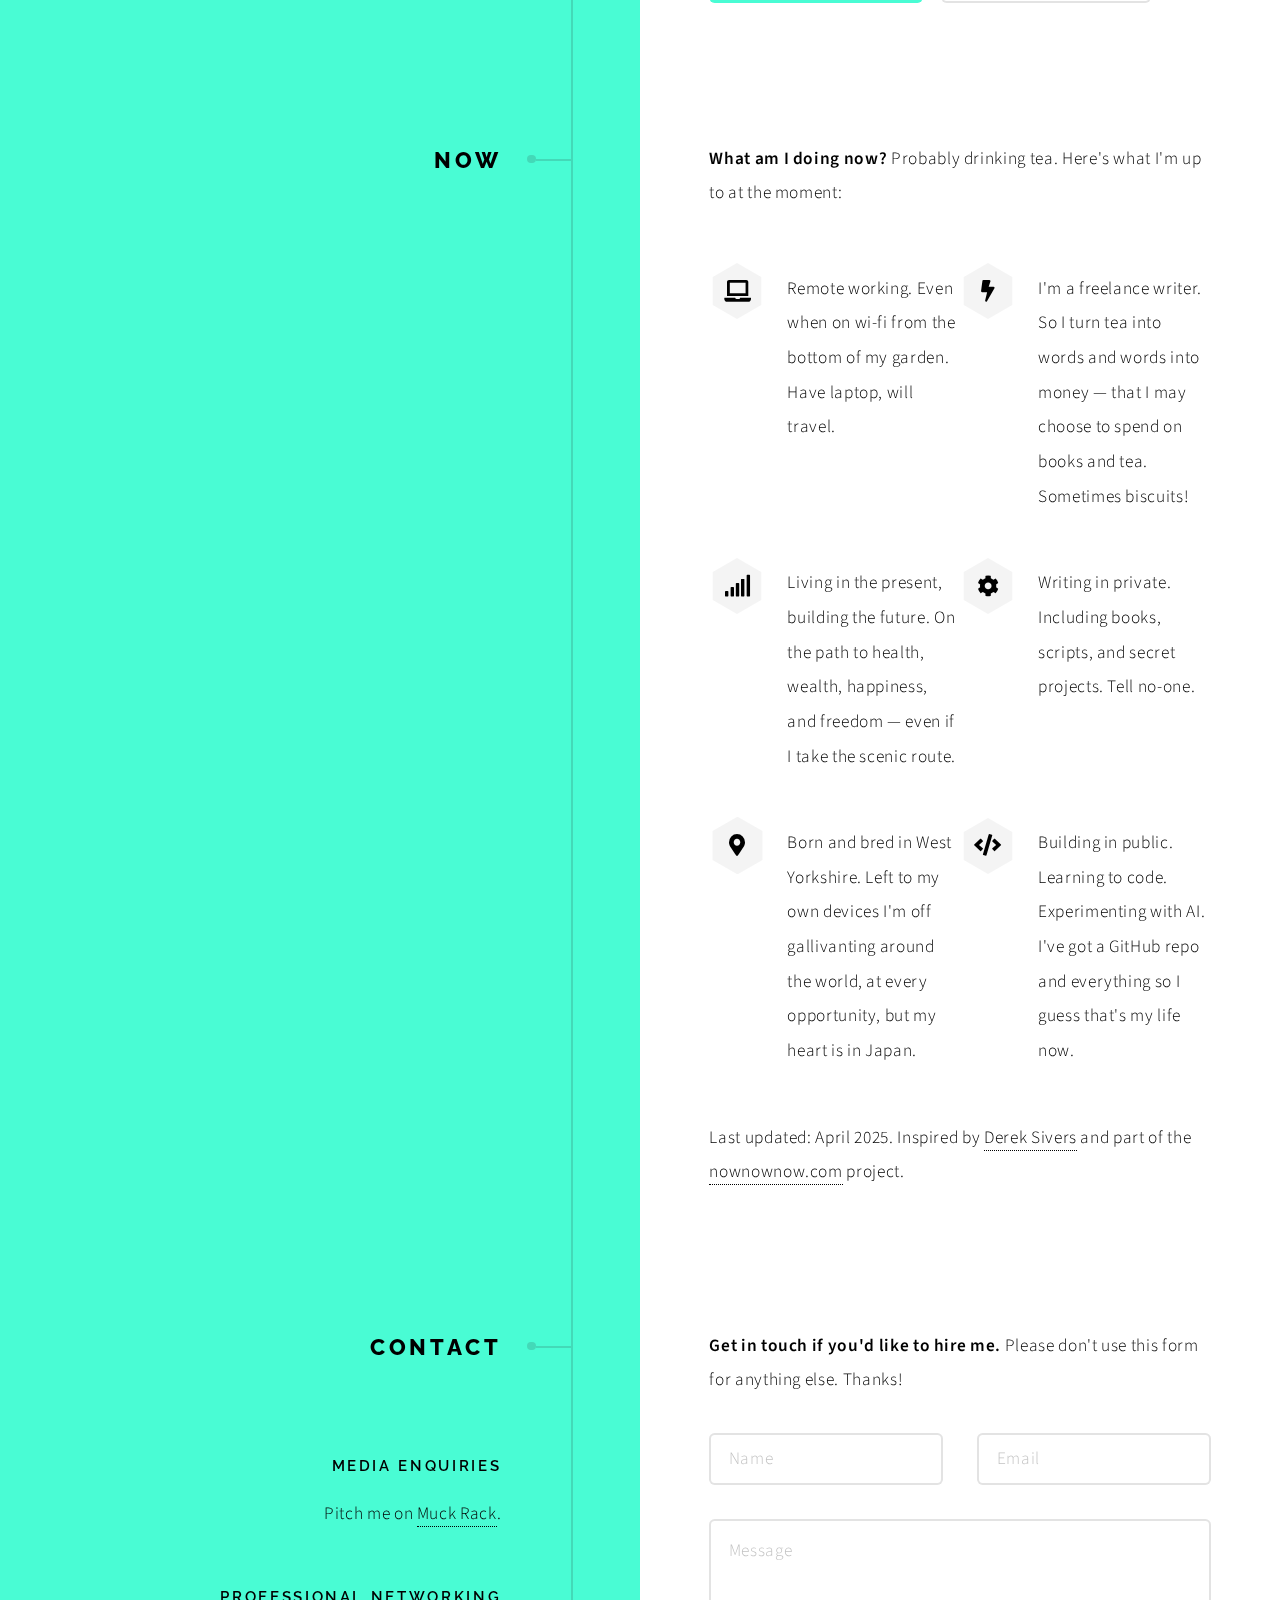
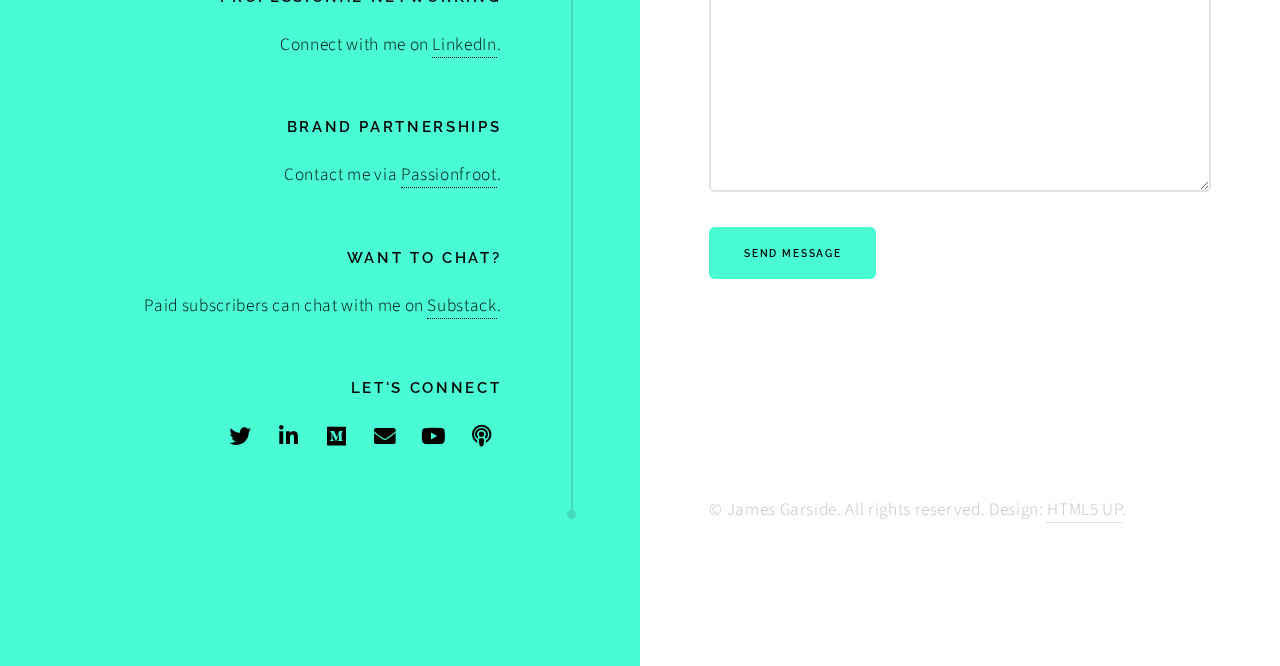
==== commit 9078e4cd: "update book buttons" ====
--- a/index.html
+++ b/index.html
@@ -67,6 +67,9 @@
             <div style="flex: 1; min-width: 200px;">
                 <h4>Get A Copy</h4>
                 <p><a href="#" class="button primary icon solid fa-shopping-cart">Amazon</a></p>
+				<p><a href="#" class="button primary icon solid fa-bell">Notify</a></p>
+				<p><a href="#" class="button primary icon solid fa-book">Sample</a></p>
+				
             </div>
         </div>
                 
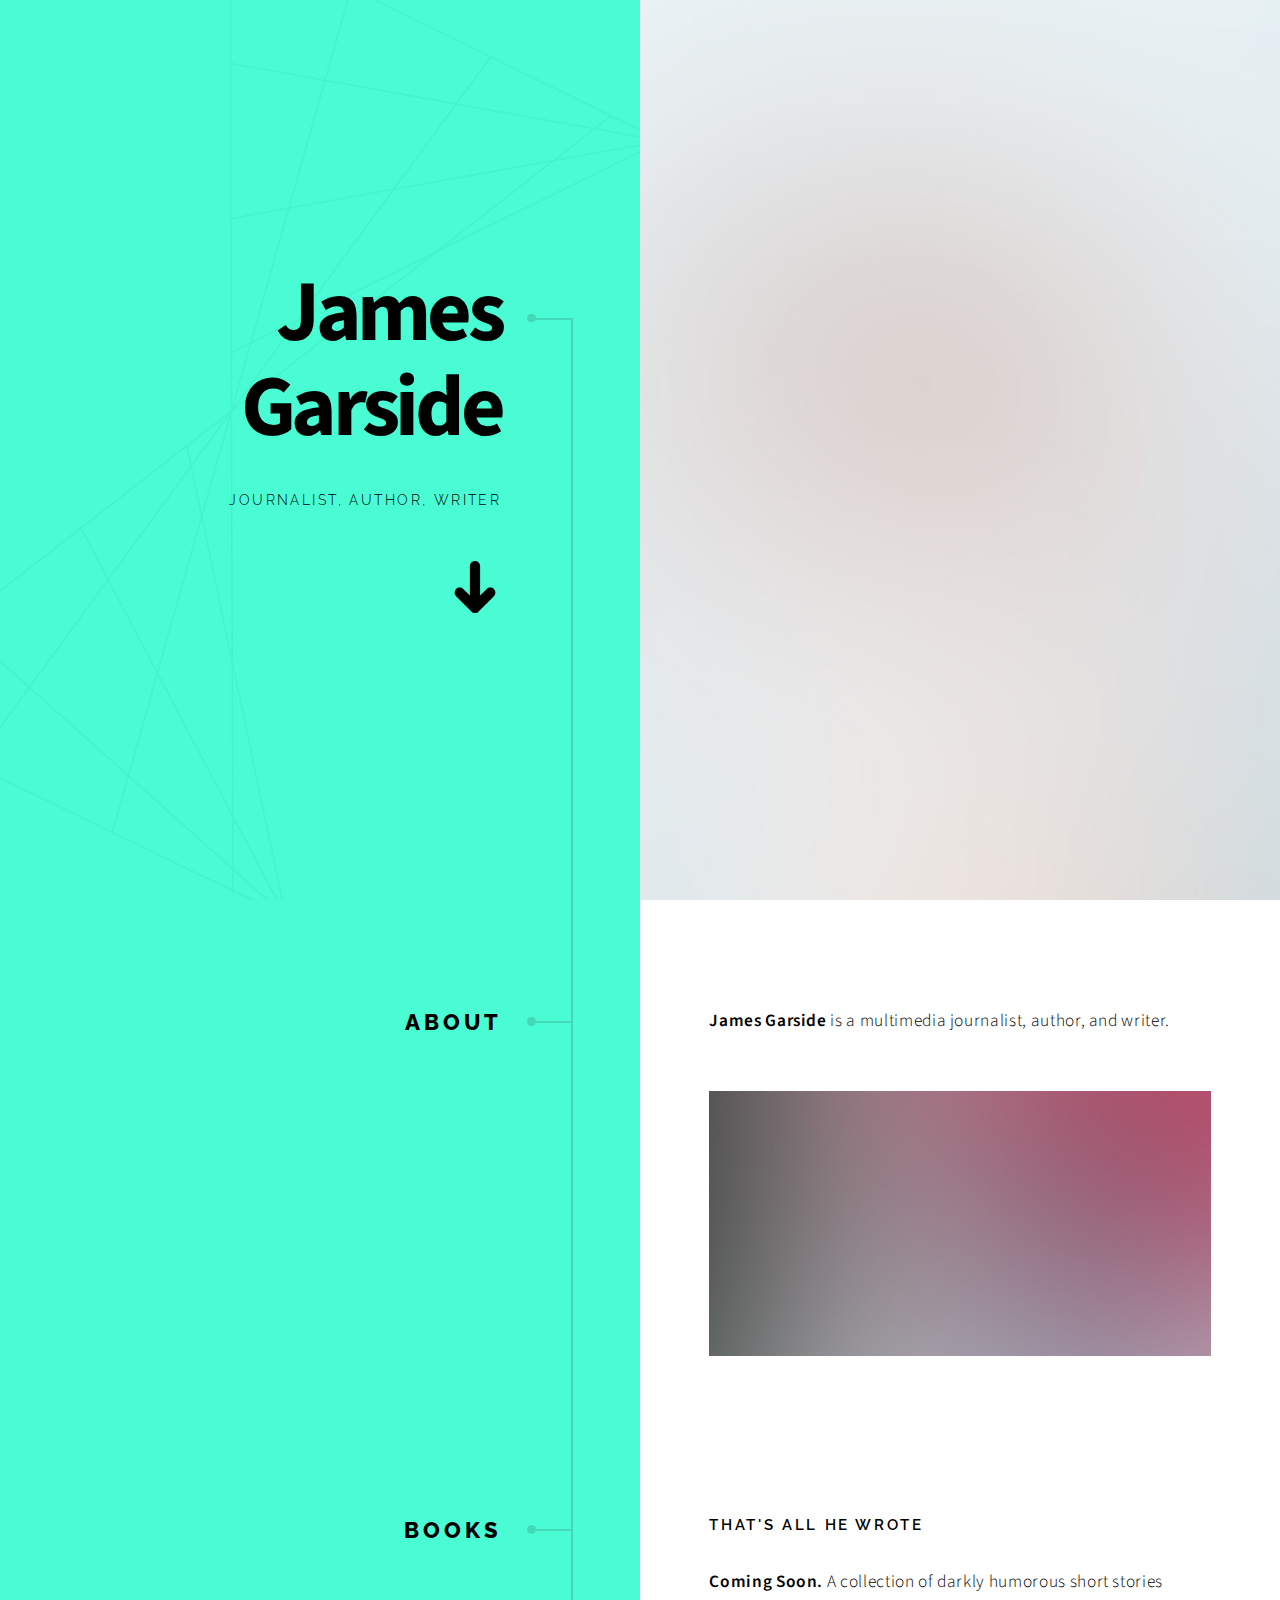
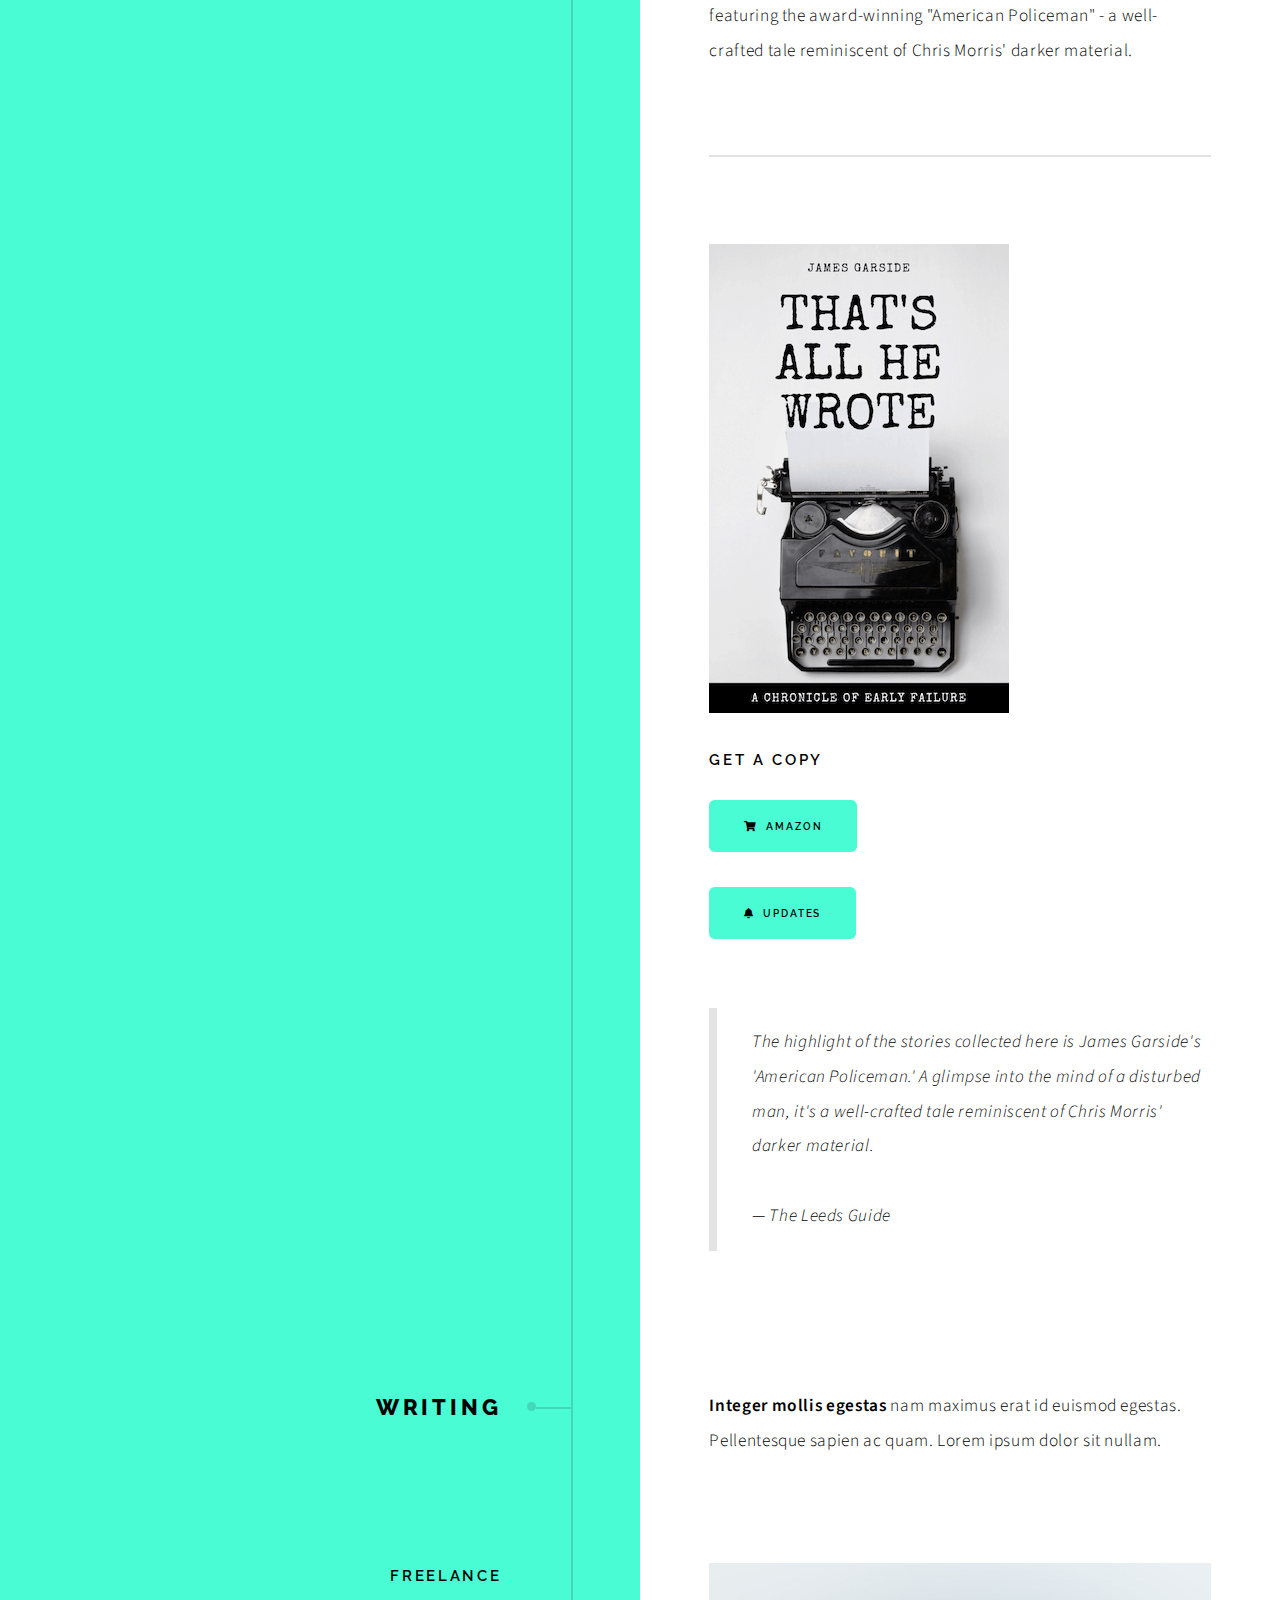
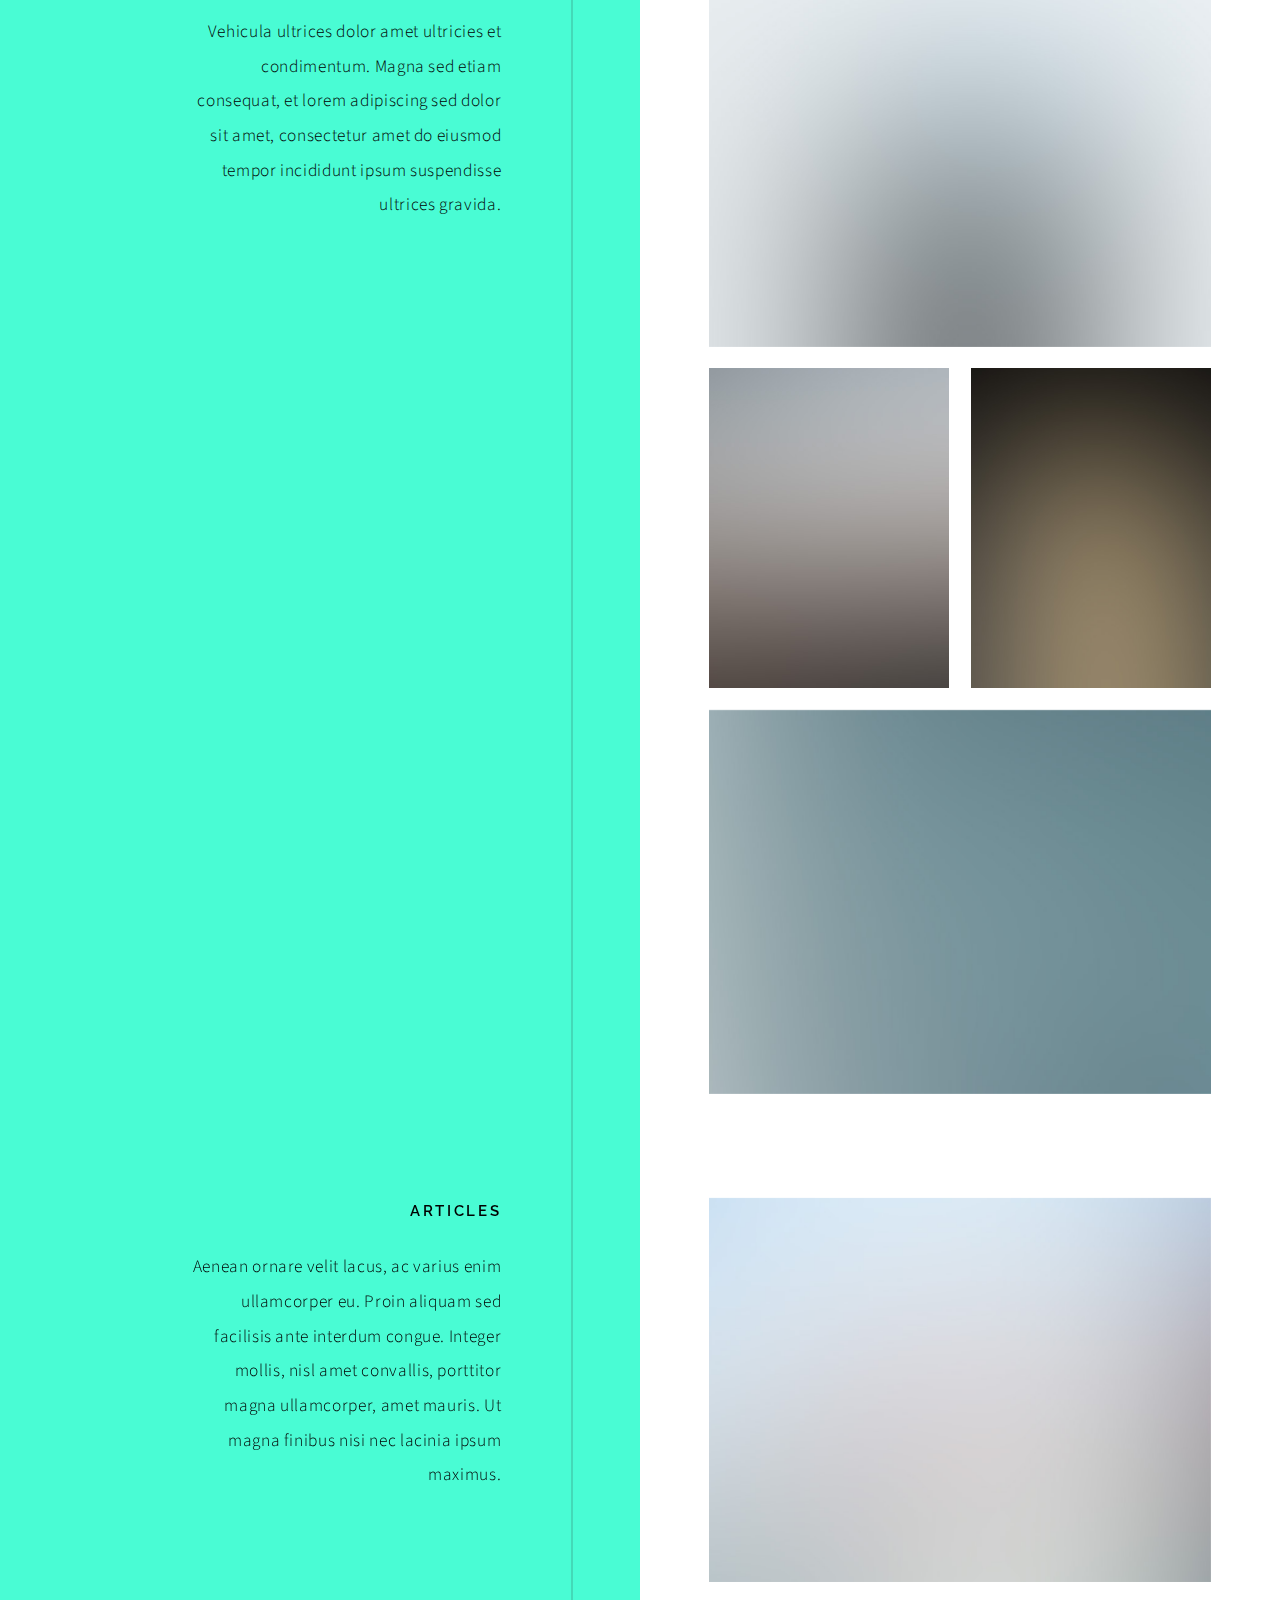
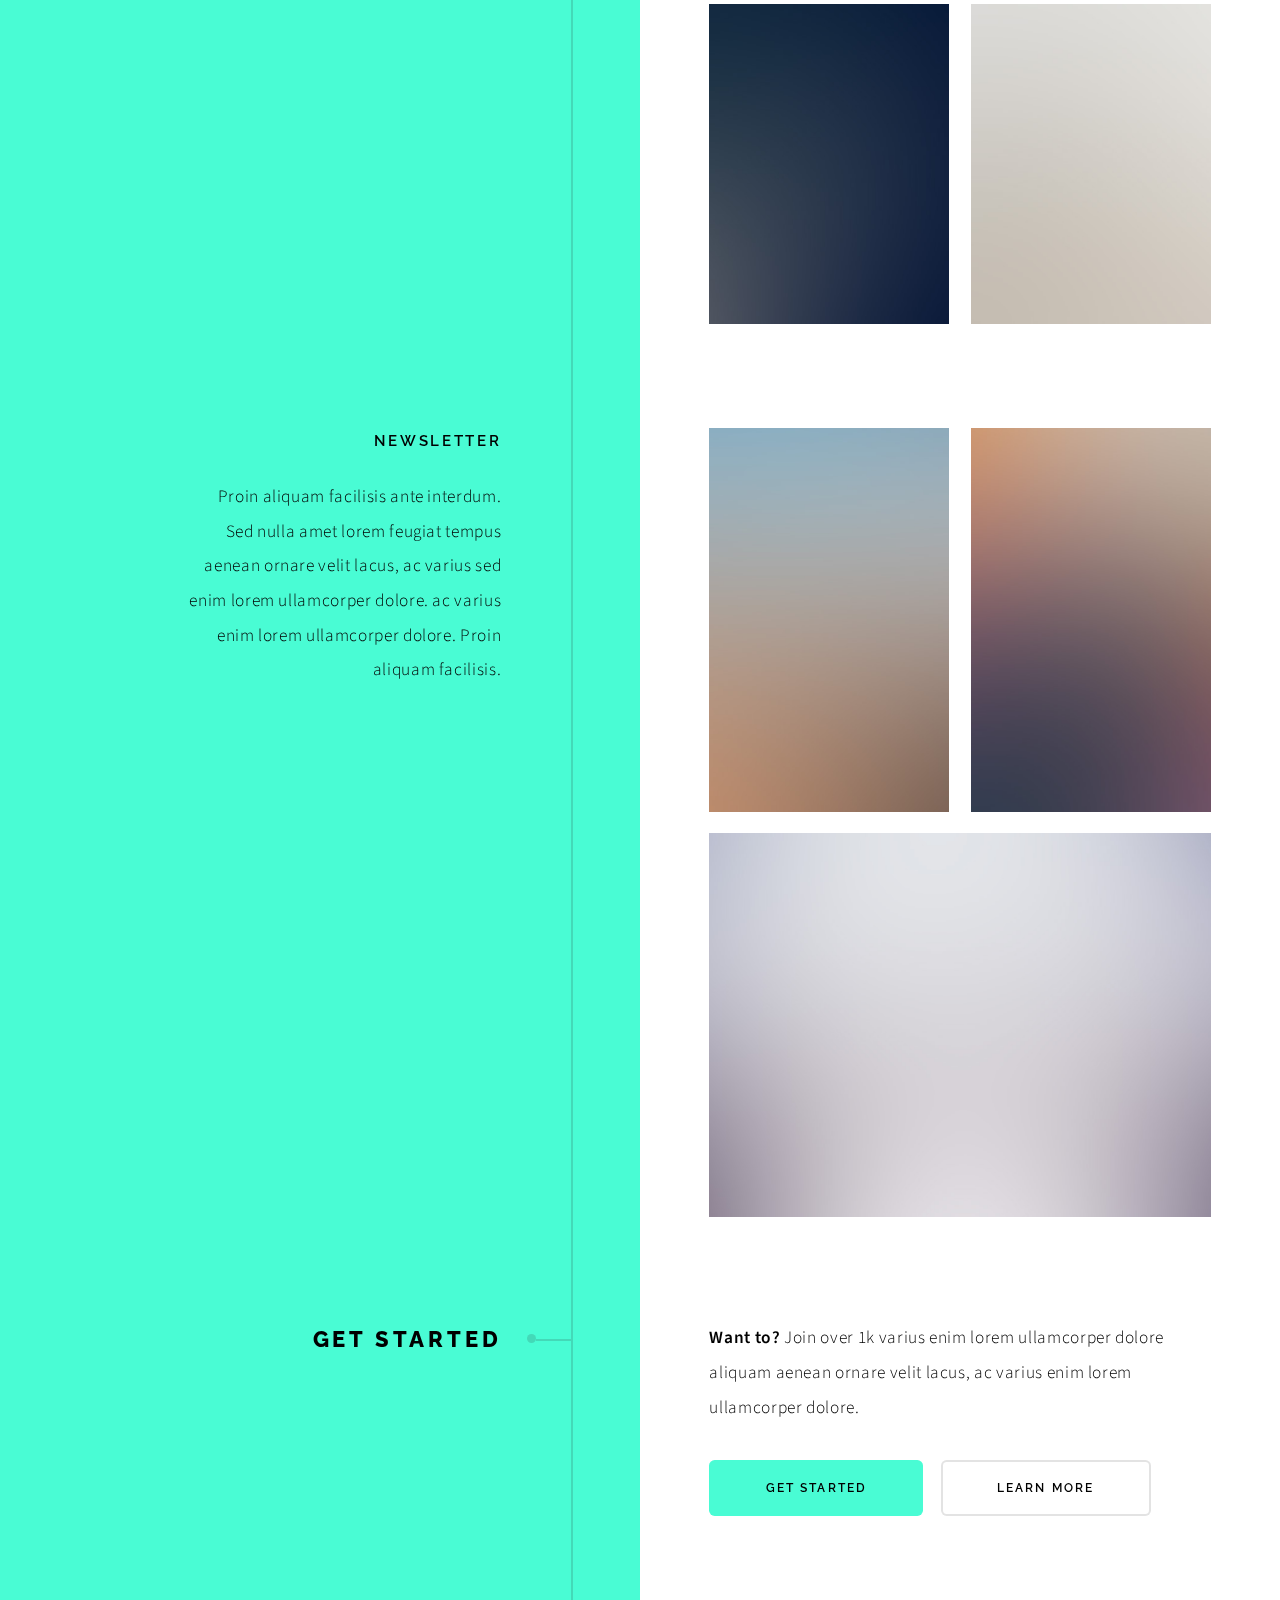
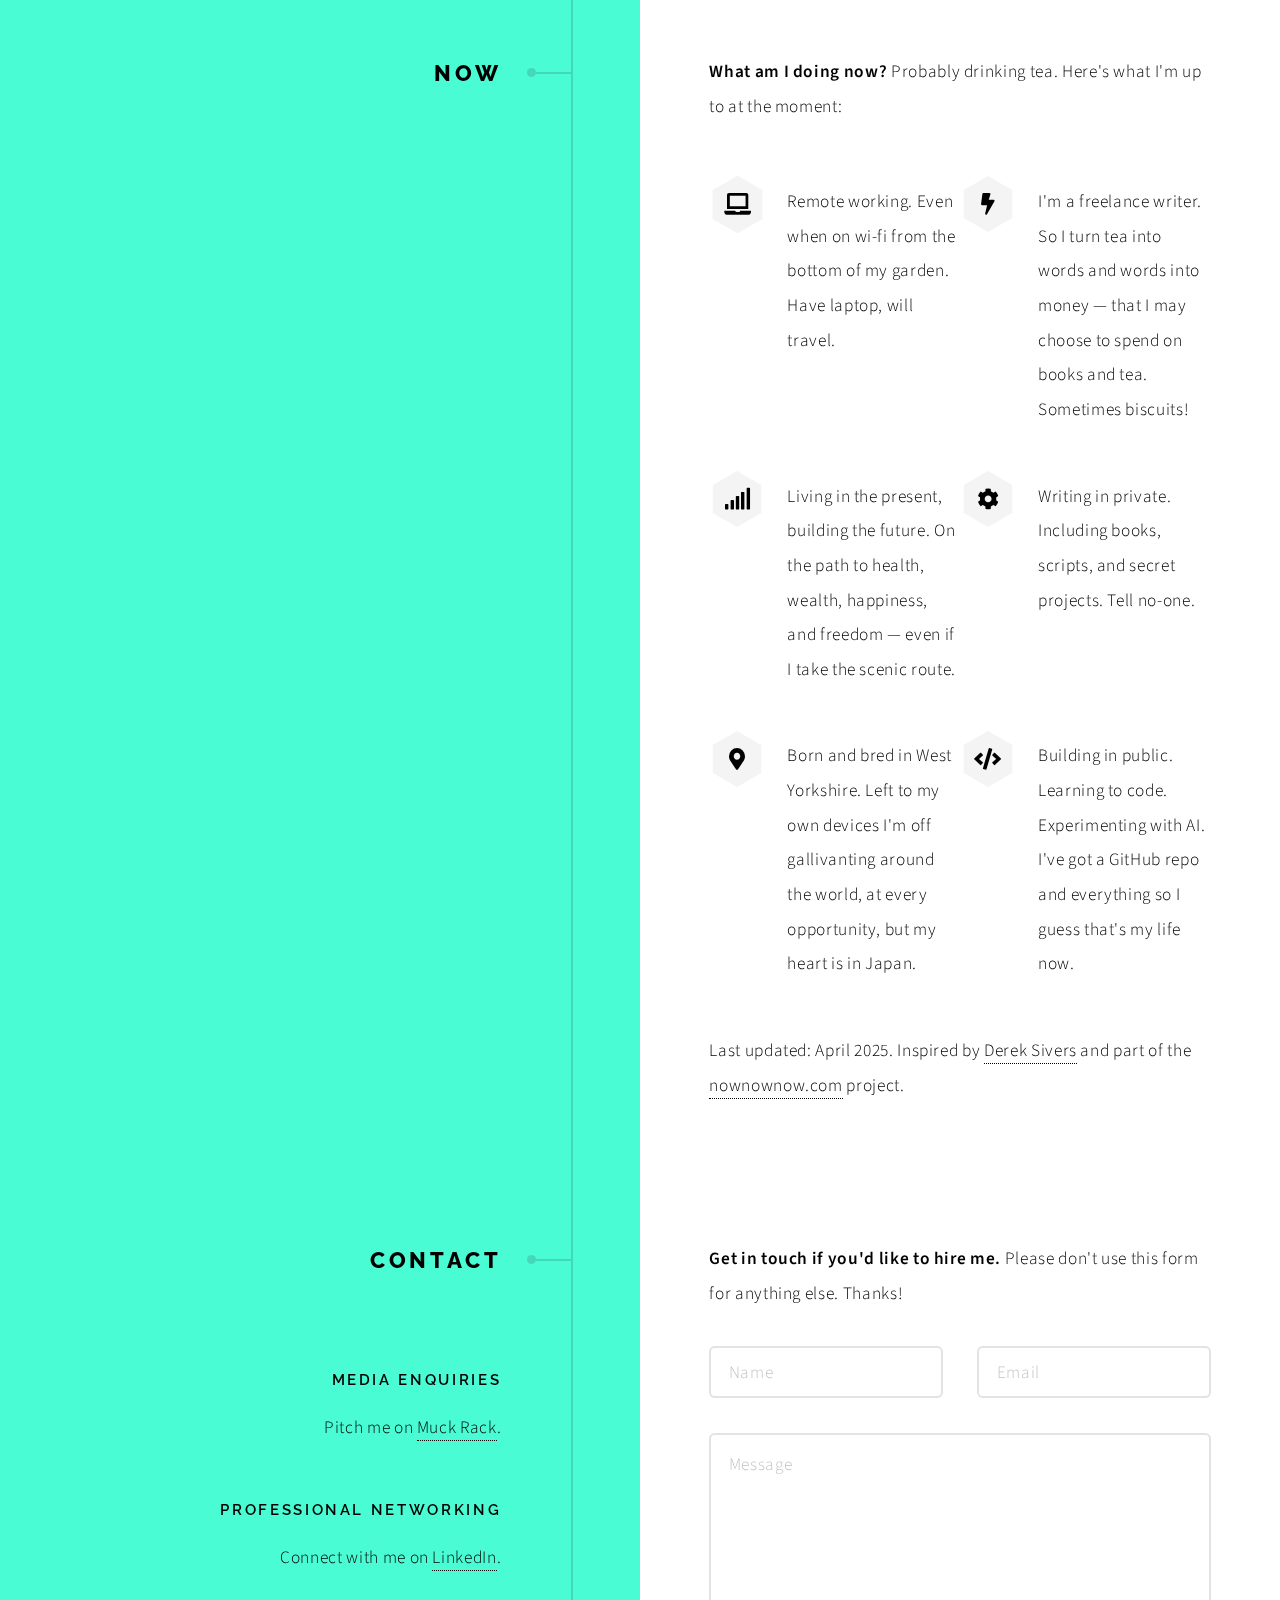
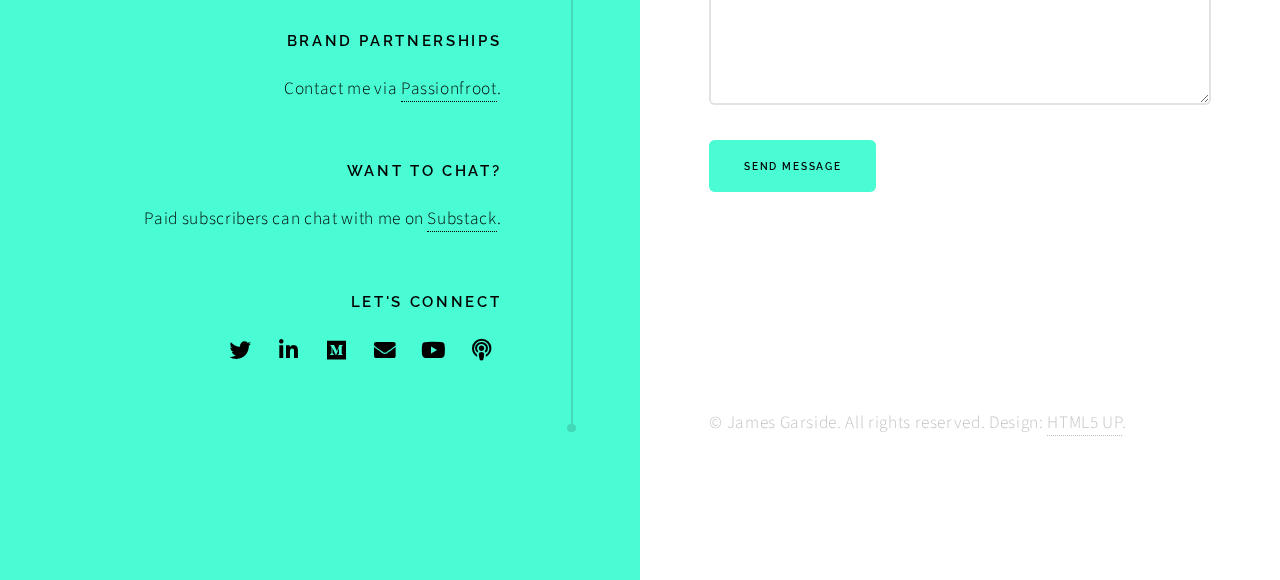
==== commit 8dc0db79: "update books" ====
--- a/index.html
+++ b/index.html
@@ -67,9 +67,8 @@
             <div style="flex: 1; min-width: 200px;">
                 <h4>Get A Copy</h4>
                 <p><a href="#" class="button primary icon solid fa-shopping-cart">Amazon</a></p>
-				<p><a href="#" class="button primary icon solid fa-bell">Notify</a></p>
-				<p><a href="#" class="button primary icon solid fa-book">Sample</a></p>
-				
+				<p><a href="#" class="button primary icon solid fa-bell">Updates</a></p>
+
             </div>
         </div>
                 
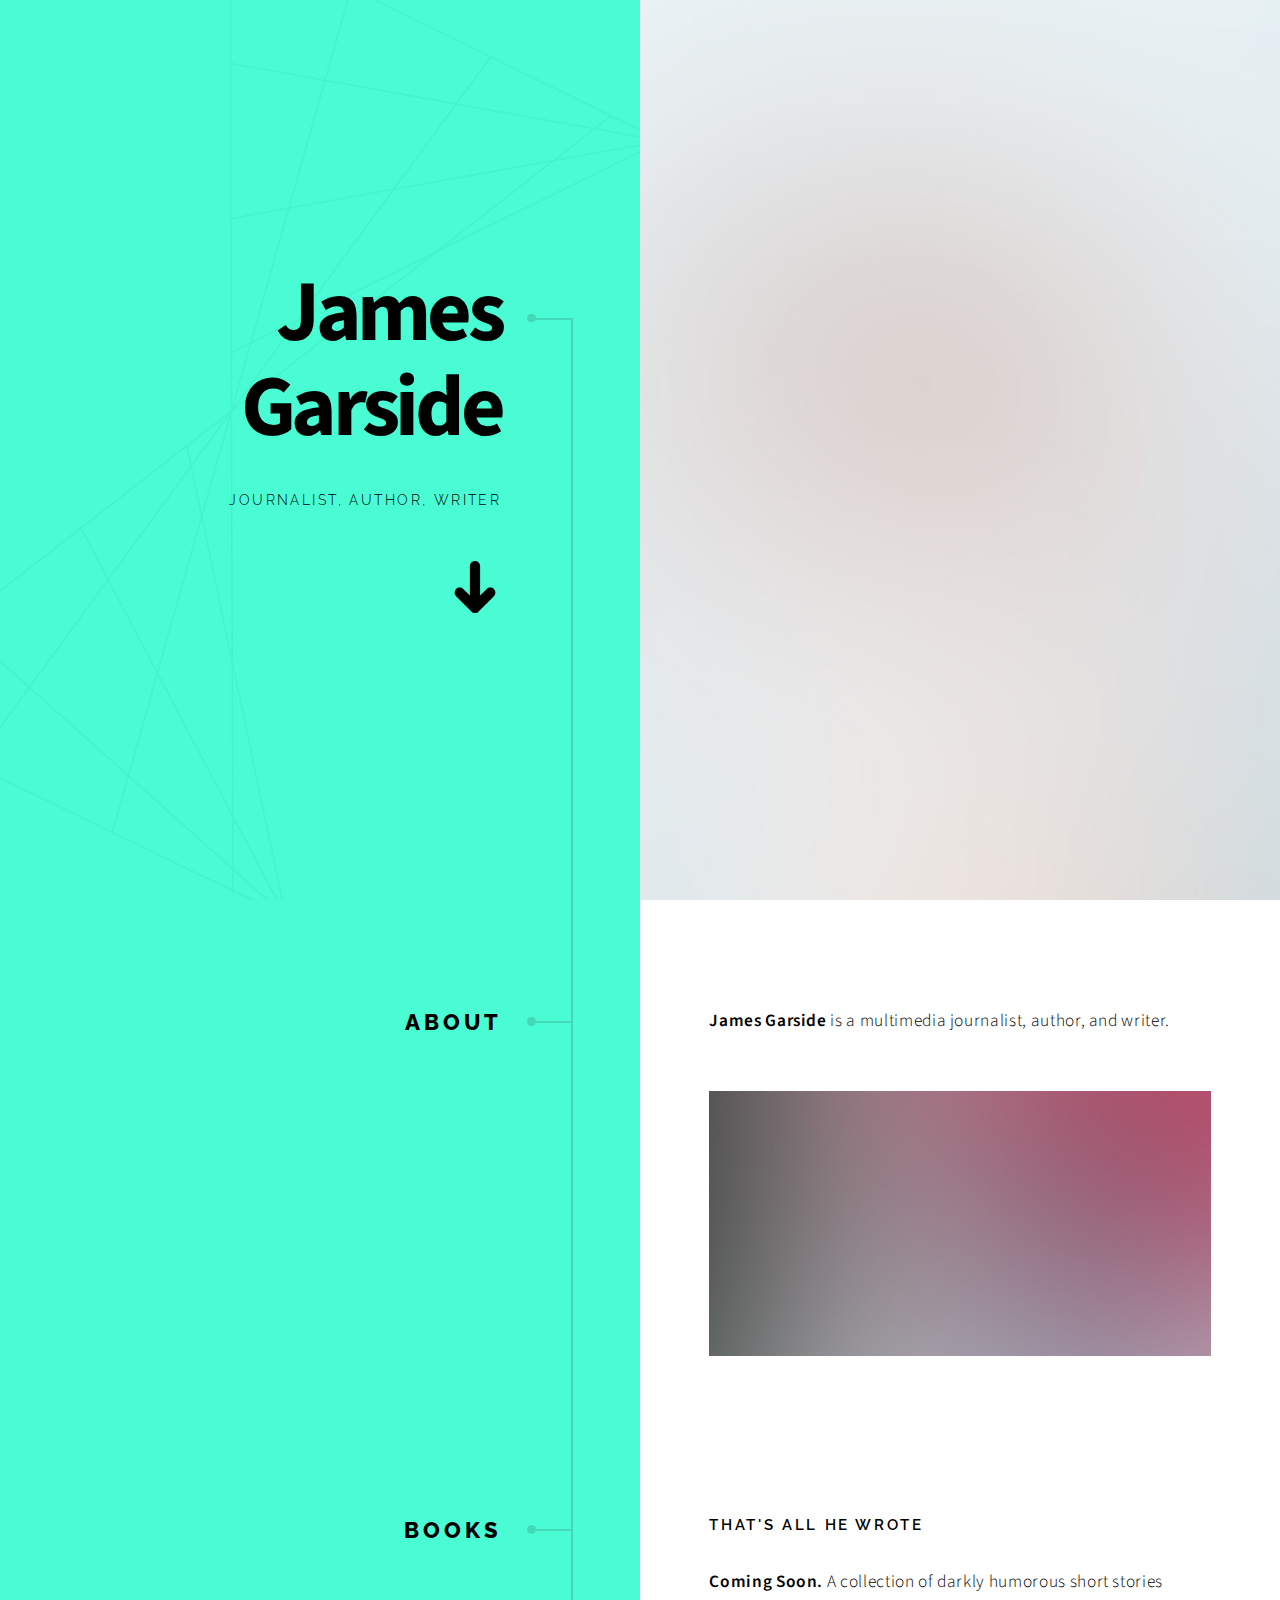
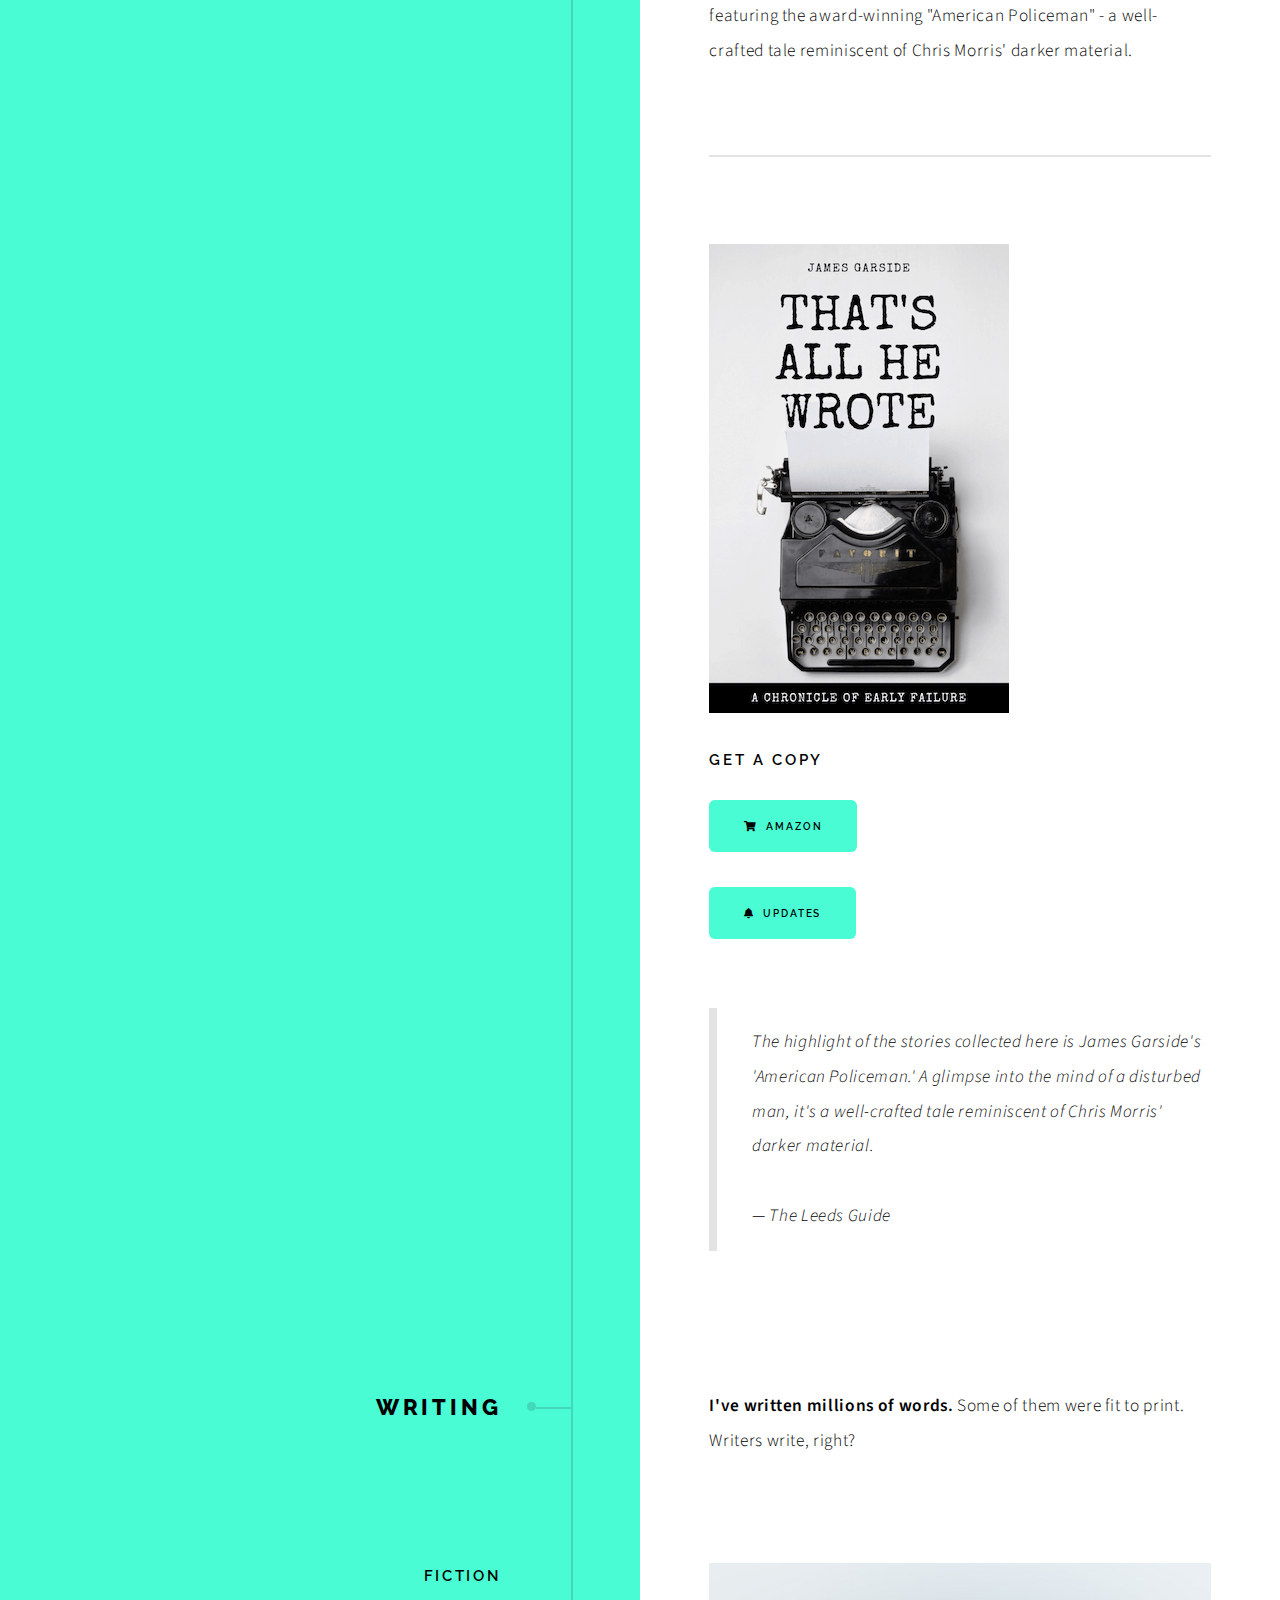
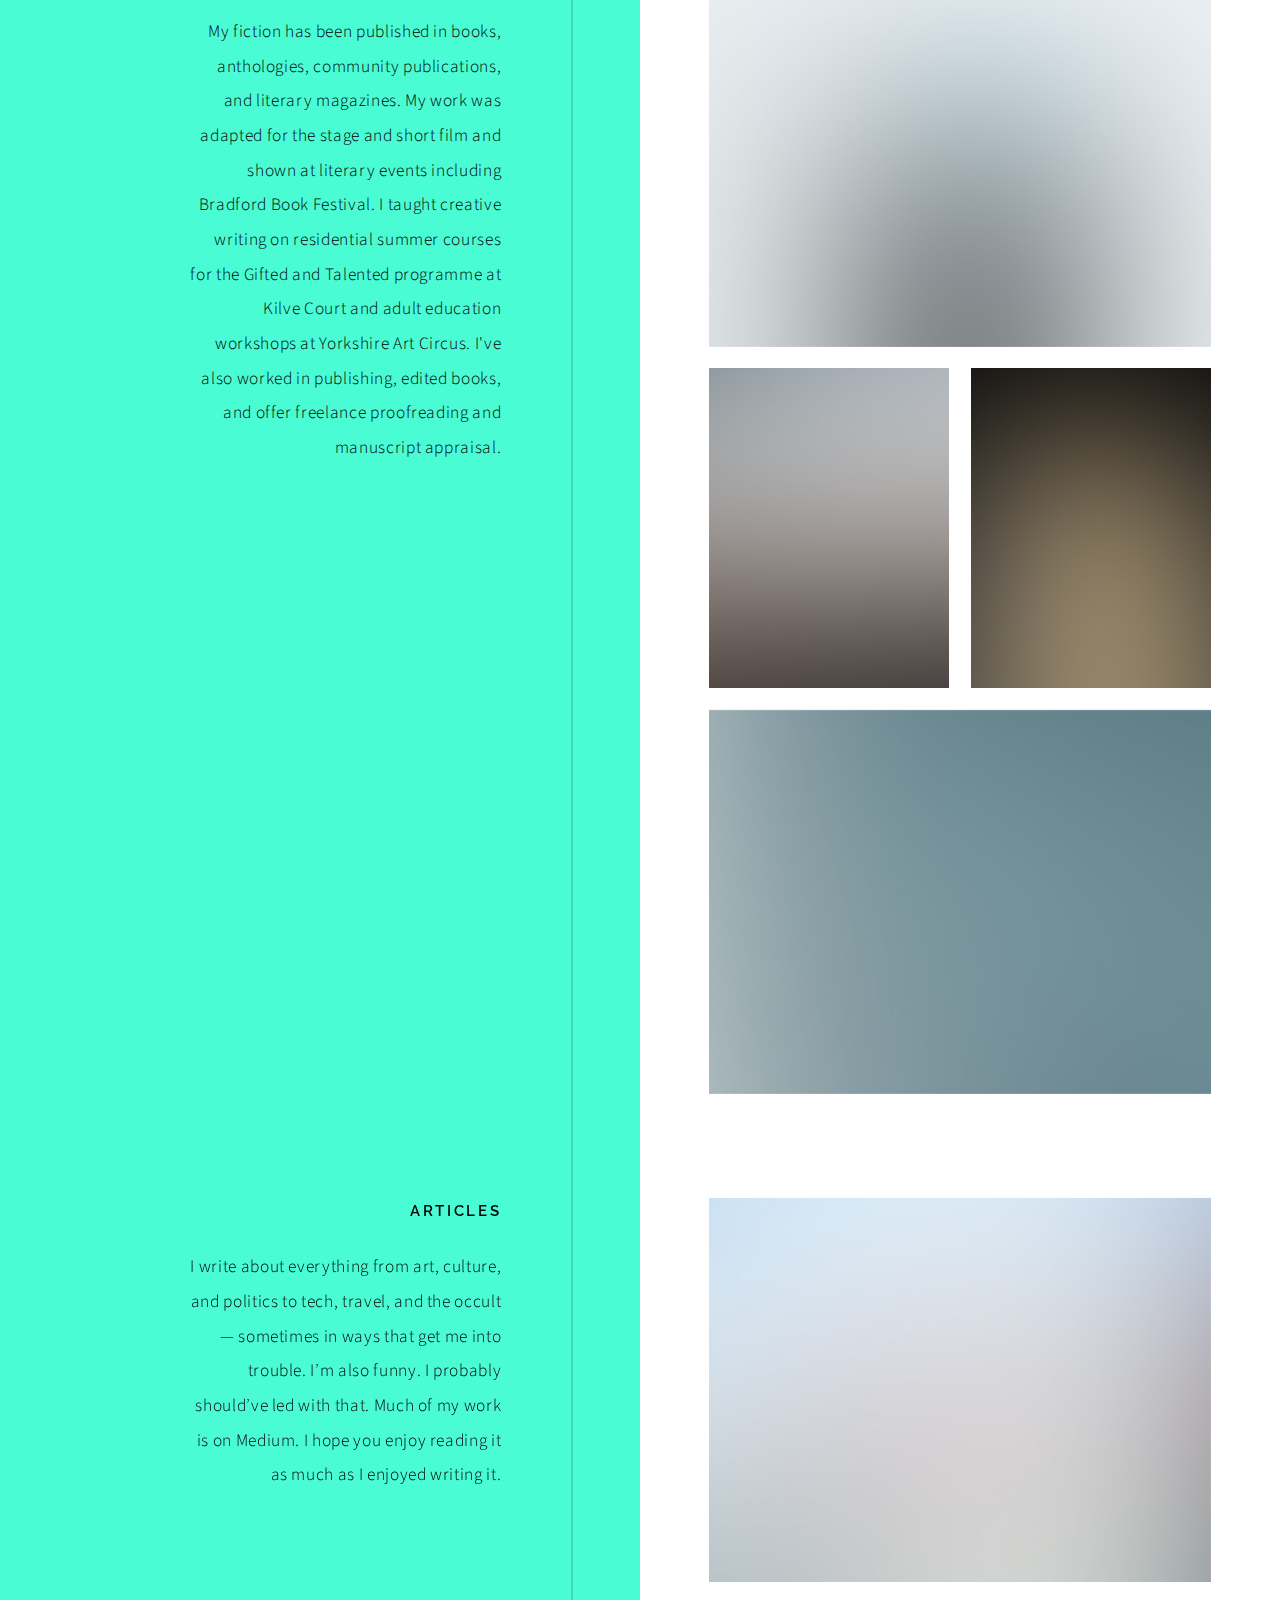
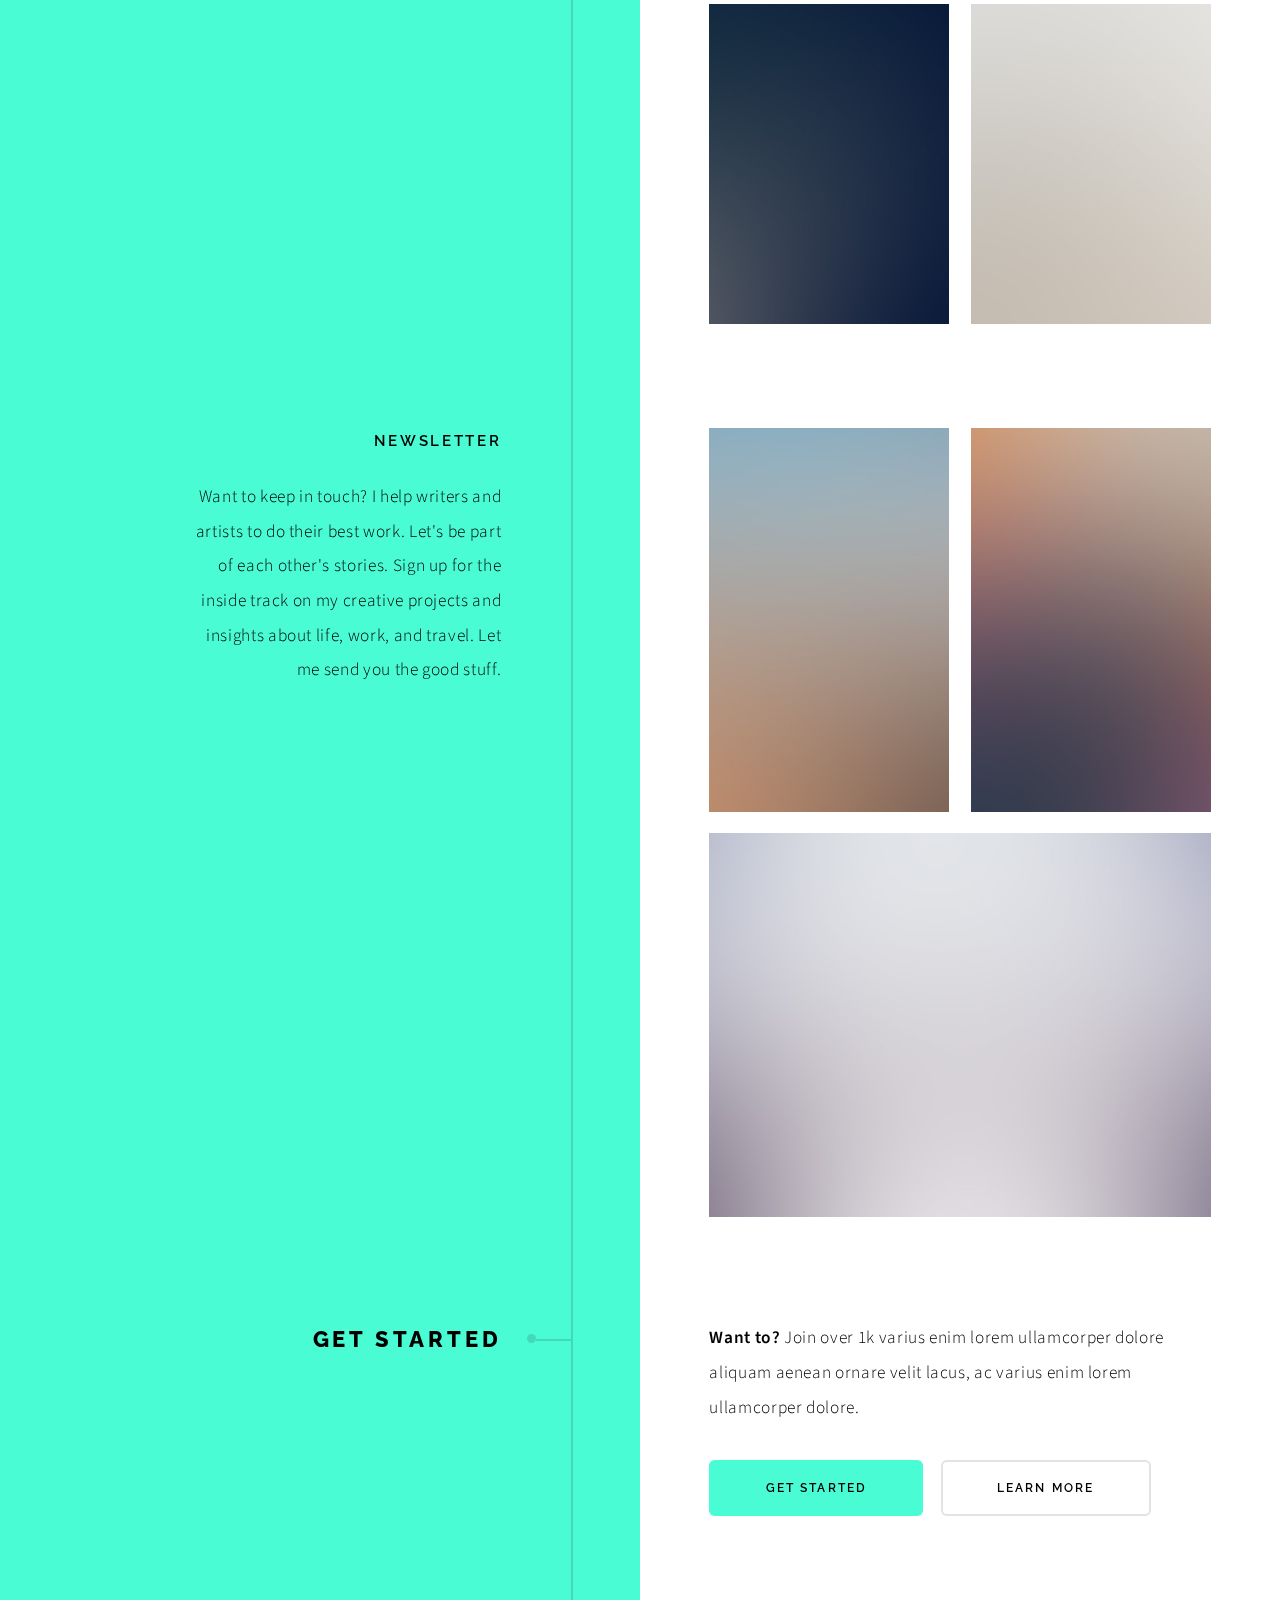
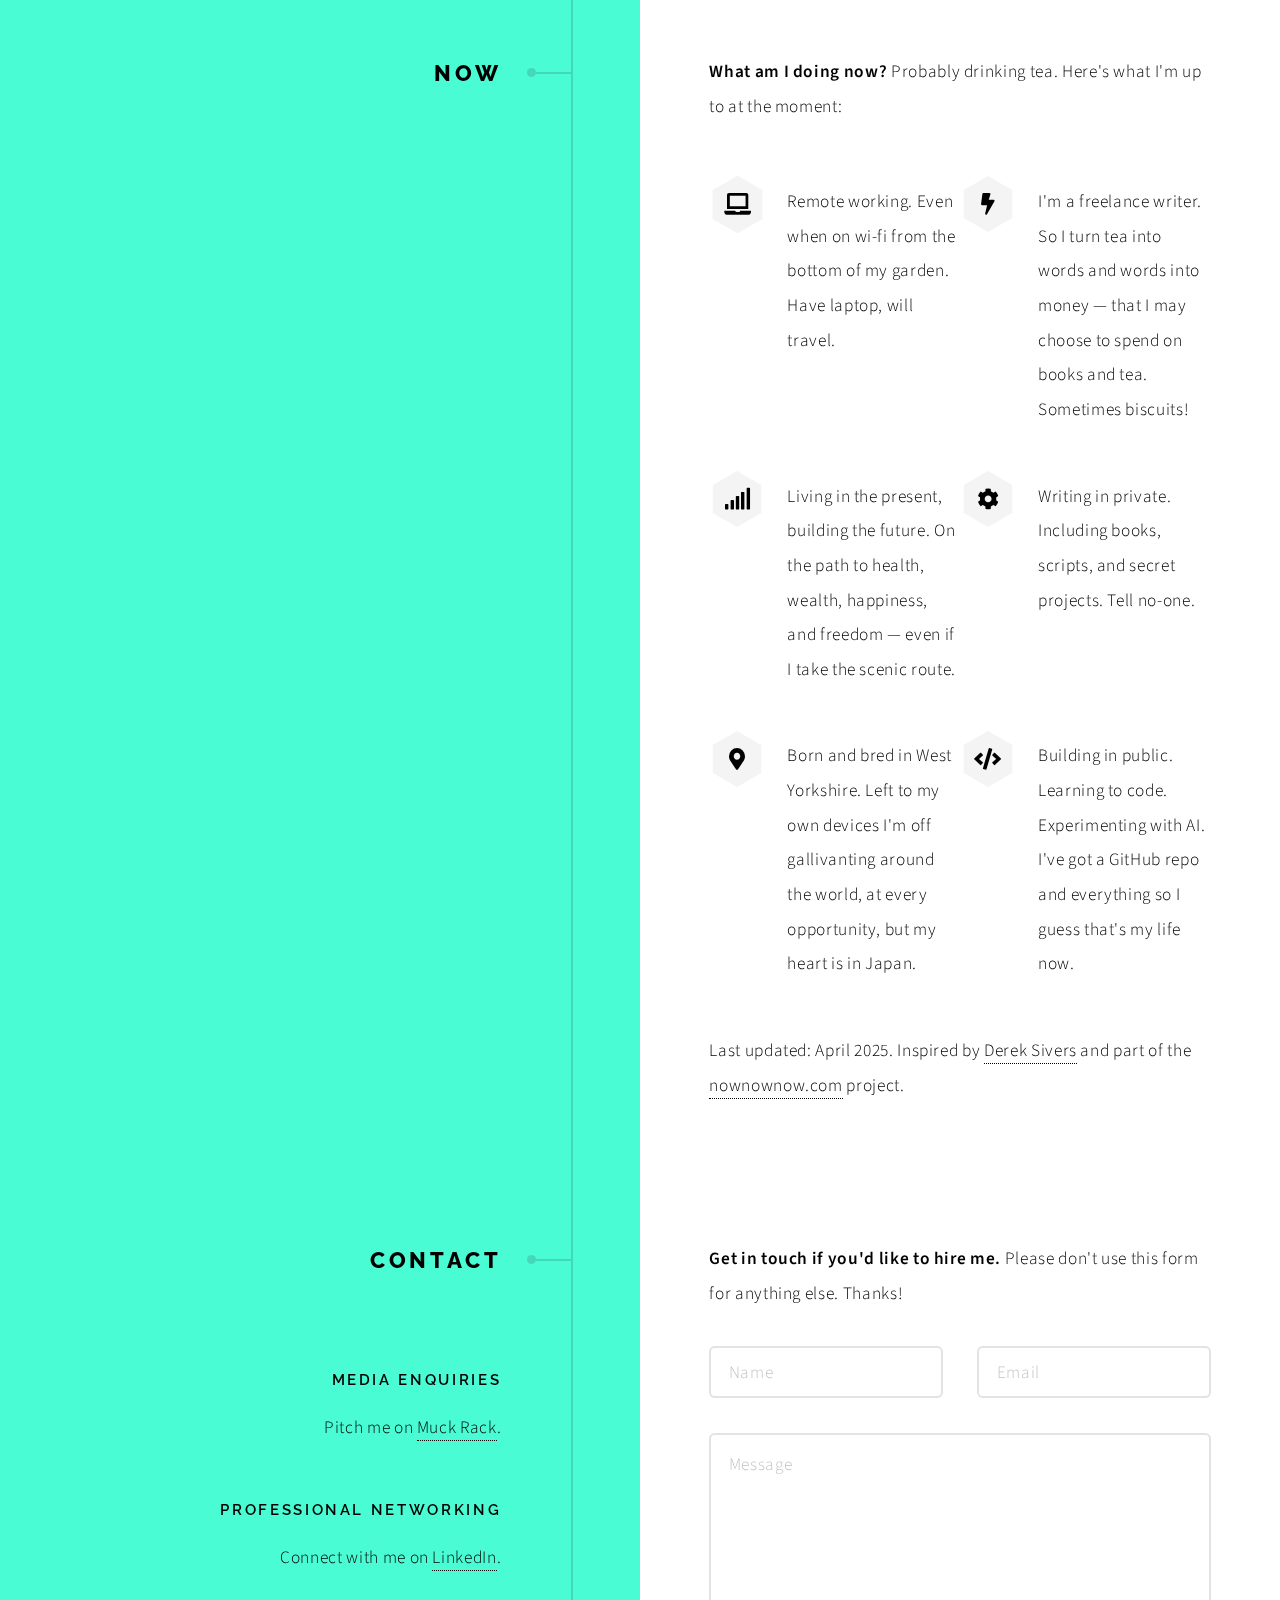
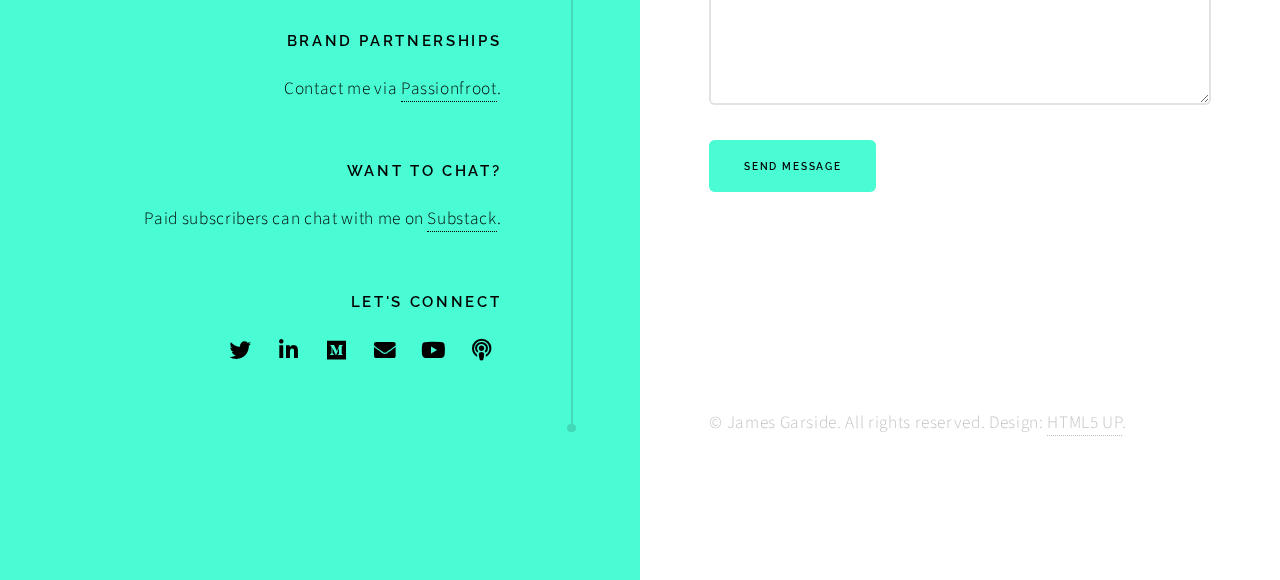
==== commit ff23554b: "update writing" ====
--- a/index.html
+++ b/index.html
@@ -85,13 +85,13 @@
 							<h2>Writing</h2>
 						</header>
 						<div class="content">
-							<p><strong>Integer mollis egestas</strong> nam maximus erat id euismod egestas. Pellentesque sapien ac quam. Lorem ipsum dolor sit nullam.</p>
+							<p><strong>I've written millions of words.</strong> Some of them were fit to print. Writers write, right?</p>
 
 							<!-- Section -->
 								<section>
 									<header>
-										<h3>Freelance</h3>
-										<p>Vehicula ultrices dolor amet ultricies et condimentum. Magna sed etiam consequat, et lorem adipiscing sed dolor sit amet, consectetur amet do eiusmod tempor incididunt  ipsum suspendisse ultrices gravida.</p>
+										<h3>Fiction</h3>
+										<p>My fiction has been published in books, anthologies, community publications, and literary magazines. My work was adapted for the stage and short film and shown at literary events including Bradford Book Festival. I taught creative writing on residential summer courses for the Gifted and Talented programme at Kilve Court and adult education workshops at Yorkshire Art Circus. I've also worked in publishing, edited books, and offer freelance proofreading and manuscript appraisal.</p>
 									</header>
 									<div class="content">
 										<div class="gallery">
@@ -107,7 +107,7 @@
 								<section>
 									<header>
 										<h3>Articles</h3>
-										<p>Aenean ornare velit lacus, ac varius enim ullamcorper eu. Proin aliquam sed facilisis ante interdum congue. Integer mollis, nisl amet convallis, porttitor magna ullamcorper, amet mauris. Ut magna finibus nisi nec lacinia ipsum maximus.</p>
+										<p>I write about everything from art, culture, and politics to tech, travel, and the occult — sometimes in ways that get me into trouble. I’m also funny. I probably should’ve led with that. Much of my work is on Medium. I hope you enjoy reading it as much as I enjoyed writing it.</p>
 									</header>
 									<div class="content">
 										<div class="gallery">
@@ -122,8 +122,7 @@
 								<section>
 									<header>
 										<h3>Newsletter</h3>
-										<p>Proin aliquam facilisis ante interdum. Sed nulla amet lorem feugiat tempus aenean ornare velit lacus, ac varius sed enim lorem ullamcorper dolore.  ac varius enim lorem ullamcorper dolore. Proin aliquam facilisis.
-										  
+										<p>Want to keep in touch? I help writers and artists to do their best work. Let's be part of each other's stories. Sign up for the inside track on my creative projects and insights about life, work, and travel. Let me send you the good stuff. 
 										</p>
 									</header>
 									<div class="content">
